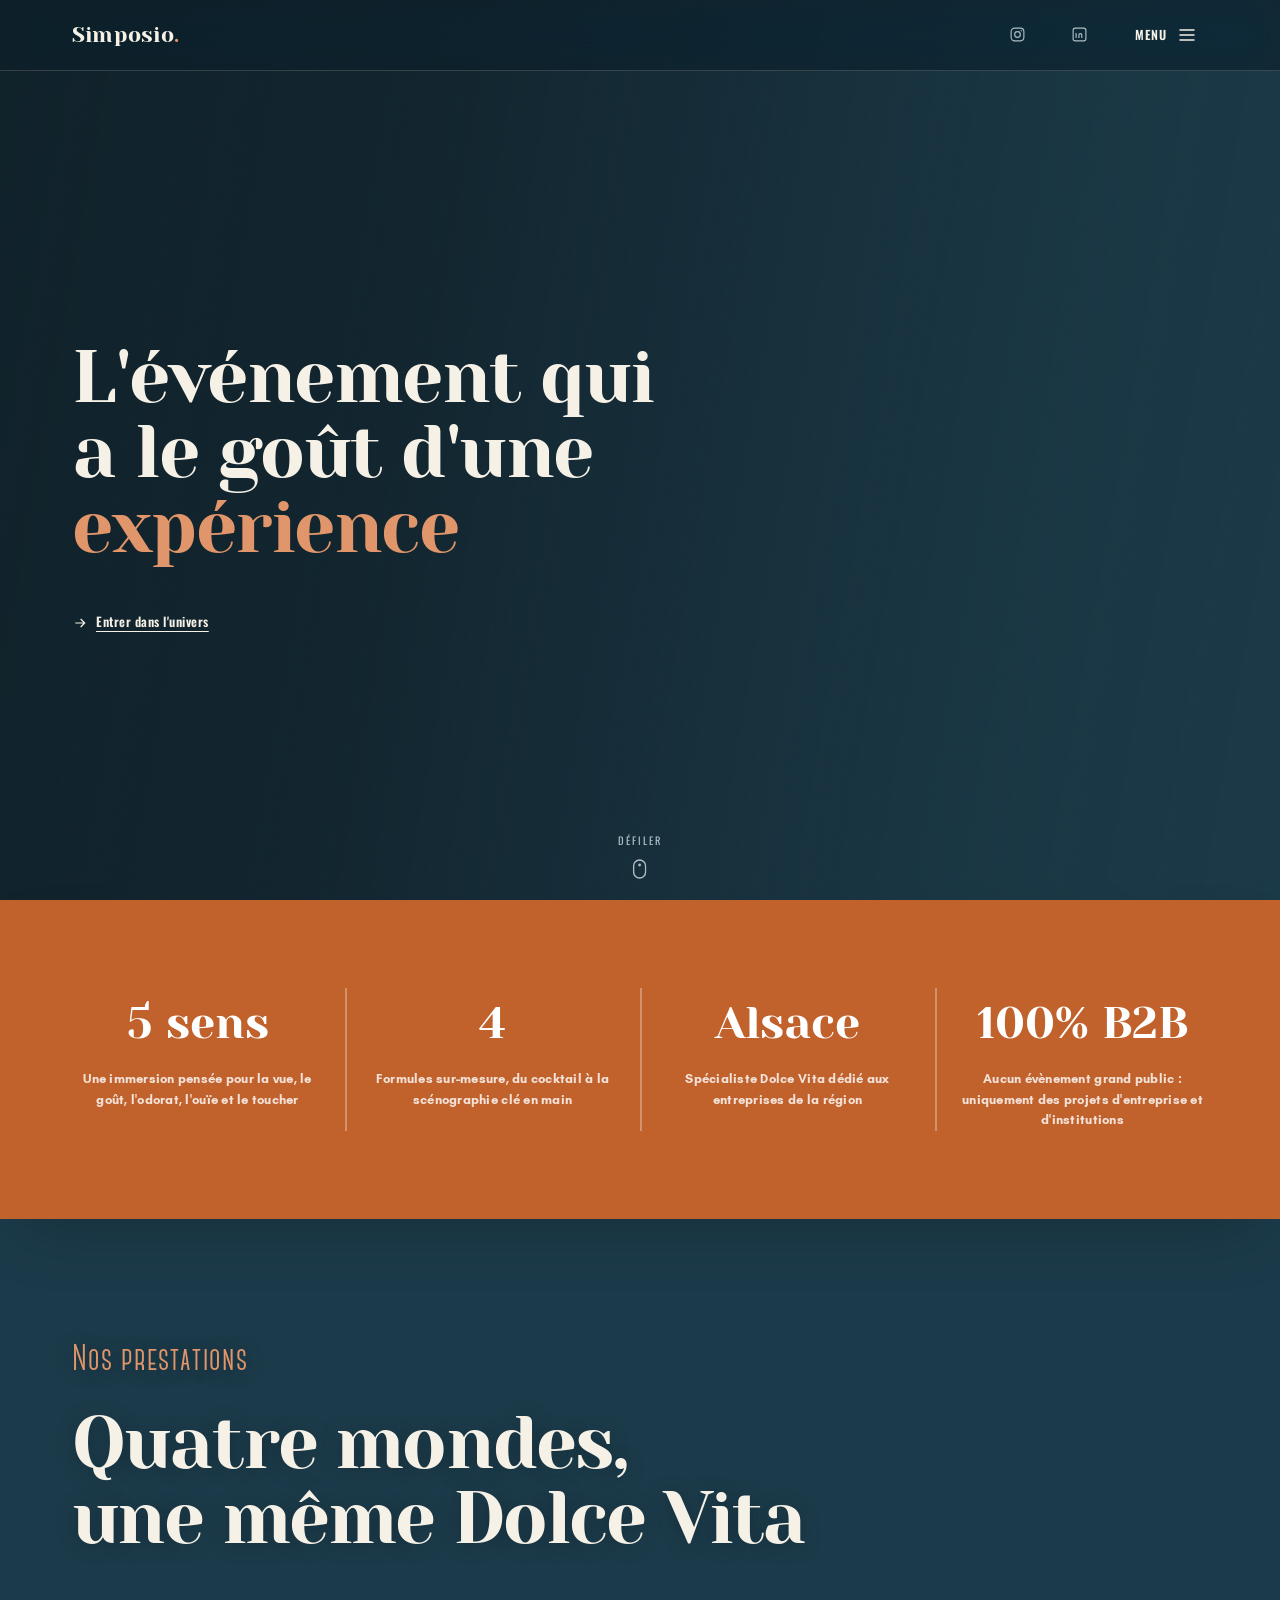
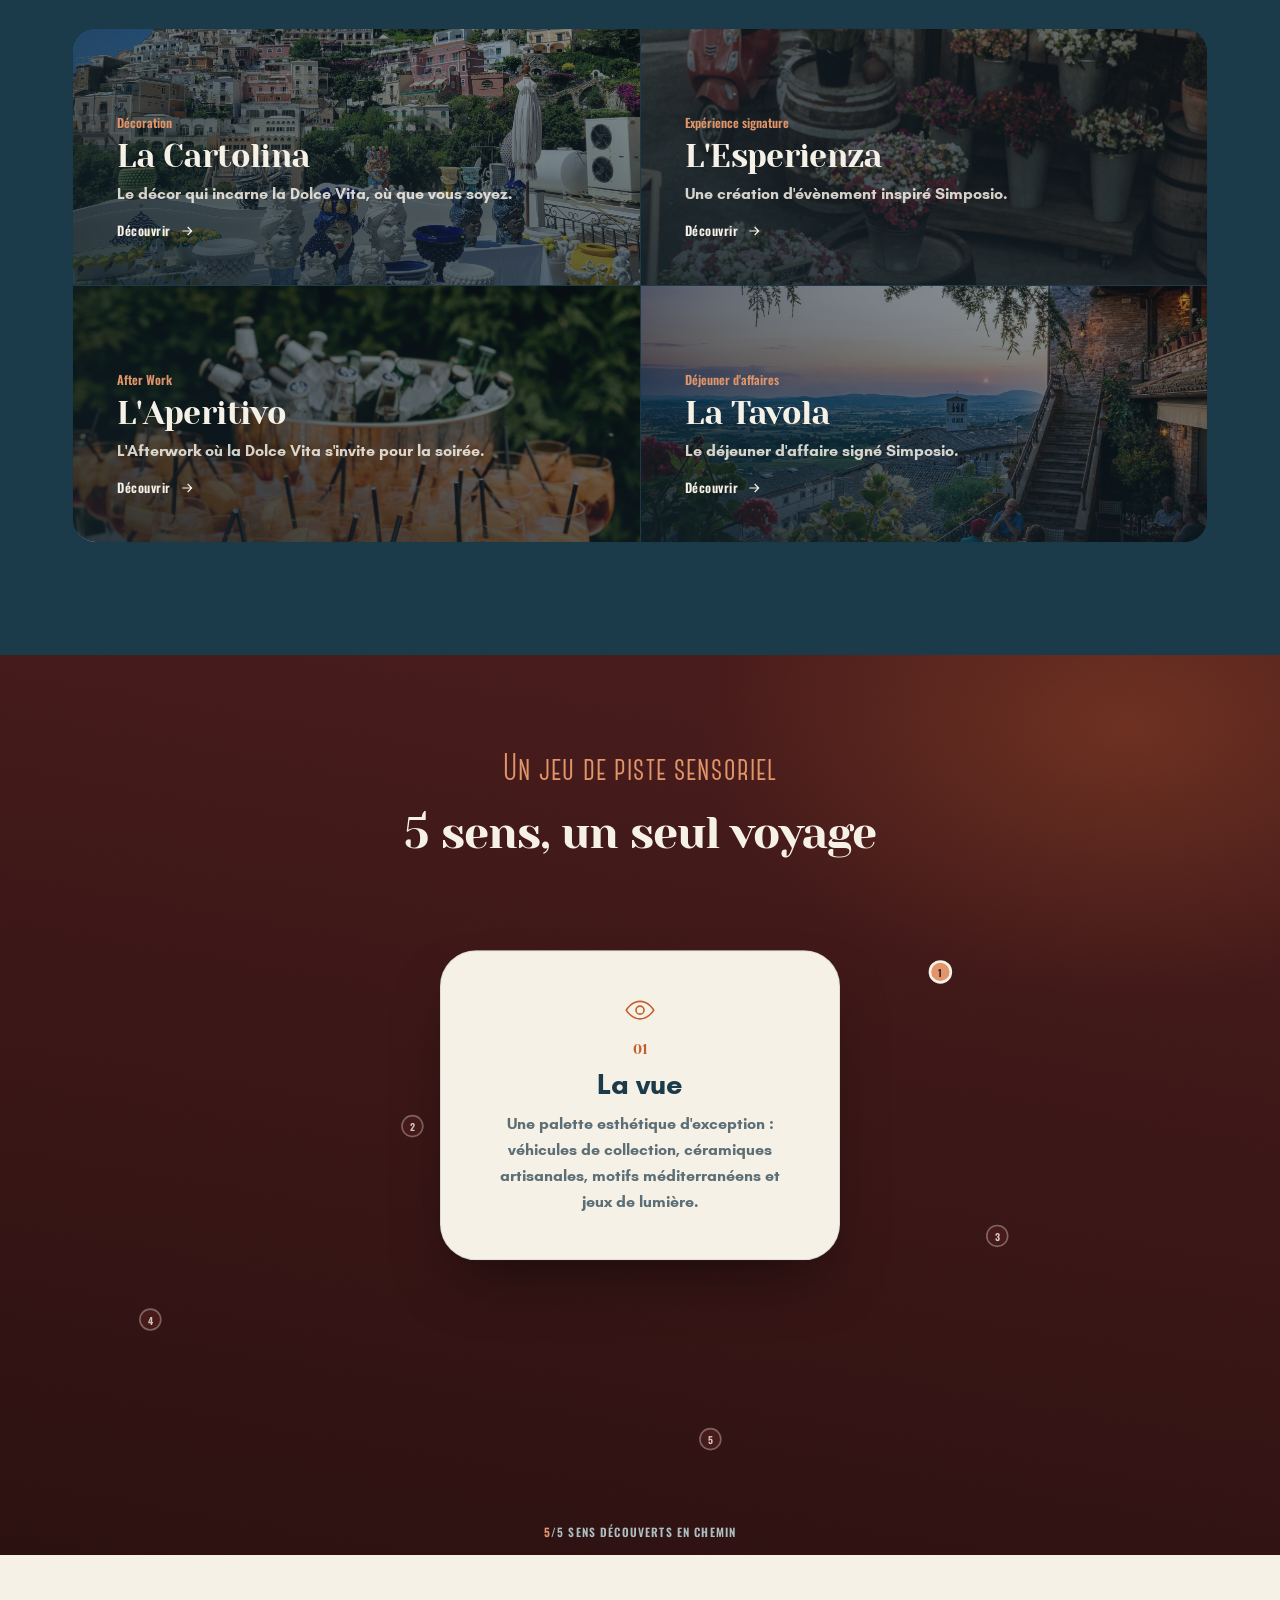
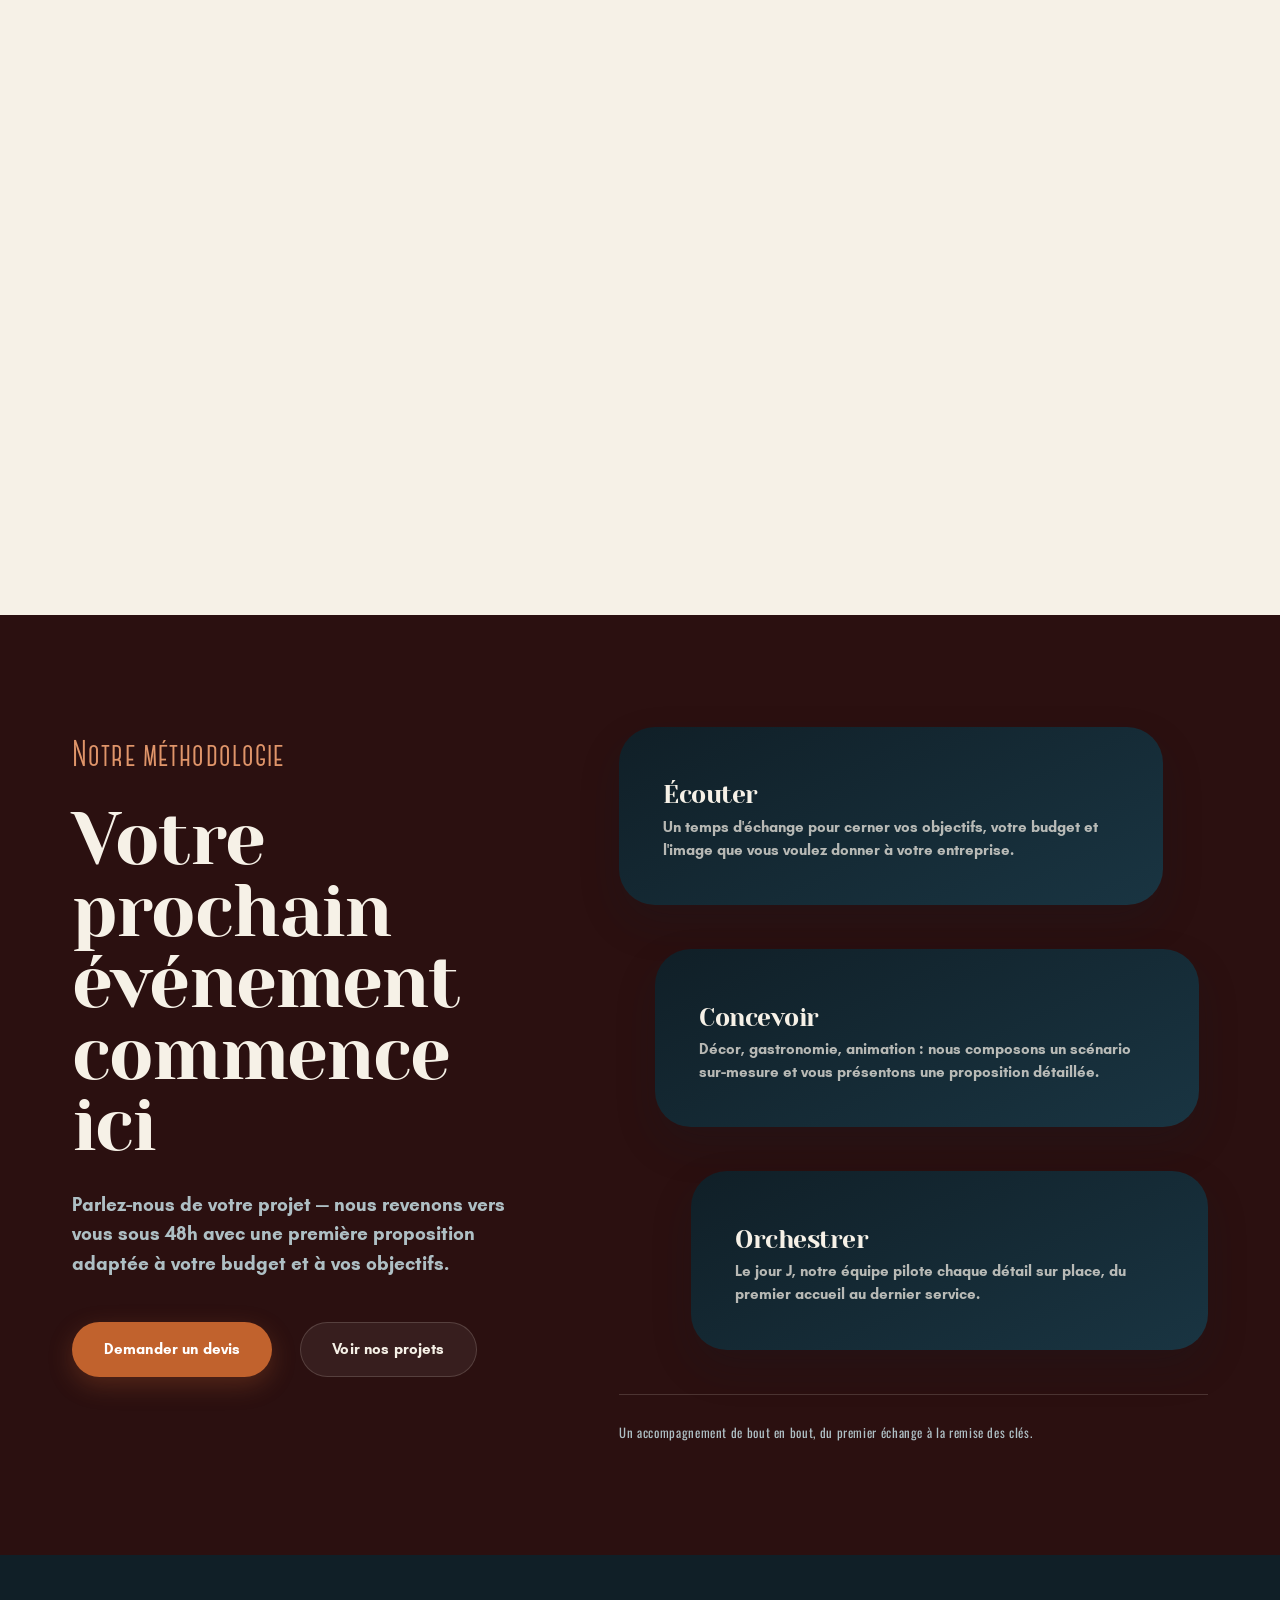
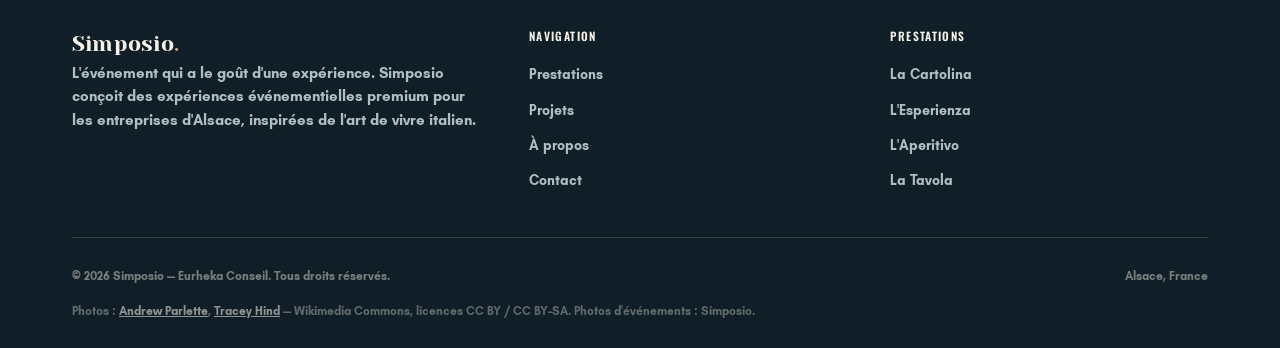
==== index.html @ 1711d6ab "Méthodologie : effet de fond au scroll, eyebrow déplacé, numéros retirés Le fondu de fond au scroll " ====
<!doctype html>
<html lang="fr">
<head>
<meta charset="UTF-8" />
<meta name="viewport" content="width=device-width, initial-scale=1" />
<title>Simposio — L'événement qui a le goût d'une expérience</title>
<meta name="description" content="Simposio conçoit des événements d'entreprise premium en Alsace inspirés de l'art de vivre italien : séminaires, soirées, lancements et déjeuners d'affaires clé en main." />

<link rel="stylesheet" href="assets/css/style.css" />

<link rel="icon" href="data:image/svg+xml,%3Csvg xmlns='http://www.w3.org/2000/svg' viewBox='0 0 32 32'%3E%3Crect width='32' height='32' rx='4' fill='%231c3b4a'/%3E%3Ctext x='16' y='22' font-family='Georgia,serif' font-size='18' fill='%23c1622d' text-anchor='middle'%3ES%3C/text%3E%3C/svg%3E" />
</head>
<body>

<a class="skip-link" href="#main">Aller au contenu</a>

<!-- ============================== HEADER ============================== -->
<header class="site-header" id="siteHeader">
  <div class="container">
    <a href="index.html" class="logo">Simposio<span>.</span></a>

    <div class="nav-actions">
      <!-- TODO: remplacer # par les vraies URLs Instagram / LinkedIn de Simposio -->
      <a href="#" class="nav-social" target="_blank" rel="noopener" aria-label="Instagram">
        <svg viewBox="0 0 24 24" fill="none" stroke="currentColor" stroke-width="1.6"><rect x="3" y="3" width="18" height="18" rx="5"/><circle cx="12" cy="12" r="4"/><circle cx="17.3" cy="6.7" r="1" fill="currentColor" stroke="none"/></svg>
      </a>
      <a href="#" class="nav-social" target="_blank" rel="noopener" aria-label="LinkedIn">
        <svg viewBox="0 0 24 24" fill="none" stroke="currentColor" stroke-width="1.6"><rect x="3" y="3" width="18" height="18" rx="3"/><path d="M7.2 10v7M7.2 7.2v.01M11.2 17v-4.2a2 2 0 014-.1V17M11.2 12.8V17"/></svg>
      </a>
      <button class="nav-toggle" id="navToggle" aria-expanded="false" aria-controls="mobileMenu" aria-label="Ouvrir le menu">
        <span class="nav-toggle-label">Menu</span>
        <svg viewBox="0 0 24 24" fill="none" stroke="currentColor" stroke-width="1.6"><path d="M3 6h18M3 12h18M3 18h18"/></svg>
      </button>
    </div>
  </div>
</header>

<div class="mobile-menu" id="mobileMenu">
  <button class="mobile-menu-close" id="mobileMenuClose" aria-label="Fermer le menu">
    <svg viewBox="0 0 24 24" fill="none" stroke="currentColor" stroke-width="1.6"><path d="M6 6l12 12M18 6L6 18"/></svg>
  </button>
  <nav class="mobile-menu-links" aria-label="Navigation principale">
    <a href="index.html" class="is-current" aria-current="page"><span class="label">Accueil</span></a>
    <a href="prestations.html"><span class="label">Prestations</span></a>
    <a href="projets.html"><span class="label">Projets</span></a>
    <a href="engagements.html"><span class="label">À propos</span></a>
    <a href="contact.html"><span class="label">Contact</span></a>
  </nav>
  <div class="mobile-menu-footer">
    <div class="mobile-menu-info">
      <span class="eyebrow on-dark">Contact</span>
      <a href="mailto:Estellelorusso@eurhekaconseil.com">Estellelorusso<span class="mailto-at">@</span>eurhekaconseil.com</a>
      <span class="eyebrow on-dark">Basée en</span>
      <span>Alsace, France</span>
    </div>
    <div class="mobile-menu-social">
      <!-- TODO: remplacer # par les vraies URLs Instagram / LinkedIn de Simposio -->
      <a href="#" class="nav-social" target="_blank" rel="noopener" aria-label="Instagram">
        <svg viewBox="0 0 24 24" fill="none" stroke="currentColor" stroke-width="1.6"><rect x="3" y="3" width="18" height="18" rx="5"/><circle cx="12" cy="12" r="4"/><circle cx="17.3" cy="6.7" r="1" fill="currentColor" stroke="none"/></svg>
      </a>
      <a href="#" class="nav-social" target="_blank" rel="noopener" aria-label="LinkedIn">
        <svg viewBox="0 0 24 24" fill="none" stroke="currentColor" stroke-width="1.6"><rect x="3" y="3" width="18" height="18" rx="3"/><path d="M7.2 10v7M7.2 7.2v.01M11.2 17v-4.2a2 2 0 014-.1V17M11.2 12.8V17"/></svg>
      </a>
    </div>
  </div>
</div>

<main id="main">

  <!-- ============================== HERO ============================== -->
  <section class="hero" id="hero">
    <div class="hero-slideshow" aria-hidden="true">
      <img src="assets/img/evenement-fiat500-creme-mur-pierre.jpg" alt="" loading="eager" />
      <img src="assets/img/evenement-planche-charcuterie.jpg" alt="" loading="lazy" />
      <img src="assets/img/evenement-plateau-agrumes.jpg" alt="" loading="lazy" />
      <img src="assets/img/amalfi-coast-sunset.jpg" alt="" loading="lazy" />
    </div>
    <div class="hero-scrim" aria-hidden="true"></div>

    <div class="container">
      <div class="hero-content hero-content-minimal">
        <h1 data-reveal class="title-slide">L'événement qui<br>a le goût d'une<br><span class="accent">expérience</span></h1>
        <div class="hero-actions" data-reveal>
          <a href="#sensesJourney" class="link-arrow on-dark link-sweep">
            <svg viewBox="0 0 24 24" fill="none" stroke="currentColor" stroke-width="1.8"><path d="M5 12h14M13 6l6 6-6 6"/></svg>
            Entrer dans l'univers
          </a>
        </div>
      </div>
    </div>

    <div class="scroll-cue" aria-hidden="true">
      <span>Défiler</span>
      <svg viewBox="0 0 14 20" fill="none" stroke="currentColor" stroke-width="1.4"><rect x="1" y="1" width="12" height="18" rx="6"/><circle cx="7" cy="6" r="1.4" fill="currentColor" stroke="none"/></svg>
    </div>
  </section>

  <!-- ============================== CHIFFRES CLÉS (fond distinct du carrousel) ============================== -->
  <section class="stats-band">
    <div class="container">
      <dl class="stats-band-grid" data-reveal-group>
        <div>
          <dt>5 sens</dt>
          <dd>Une immersion pensée pour la vue, le goût, l'odorat, l'ouïe et le toucher</dd>
        </div>
        <div>
          <dt data-count="4">0</dt>
          <dd>Formules sur-mesure, du cocktail à la scénographie clé en main</dd>
        </div>
        <div>
          <dt>Alsace</dt>
          <dd>Spécialiste Dolce Vita dédié aux entreprises de la région</dd>
        </div>
        <div class="is-b2b">
          <dt>100% B2B</dt>
          <dd>Aucun évènement grand public : uniquement des projets d'entreprise et d'institutions</dd>
        </div>
      </dl>
    </div>
  </section>

  <!-- ============================== PRESTATIONS TEASER ============================== -->
  <section class="teaser">
    <div class="container">
      <div class="section-head" data-reveal>
        <span class="eyebrow bg-adaptive-eyebrow">Nos prestations</span>
        <h2 class="bg-adaptive-heading">Quatre mondes,<br>une même Dolce Vita</h2>
      </div>

      <div class="teaser-grid" data-reveal-group>
        <a class="teaser-card" href="prestations.html#world-cartolina">
          <img class="teaser-card-photo" src="assets/img/positano-ceramiche-decor.jpg" alt="" loading="lazy" />
          <span class="teaser-card-scrim" aria-hidden="true"></span>
          <span class="teaser-card-content">
            <span class="num">Décoration</span>
            <h3>La Cartolina</h3>
            <p>Le décor qui incarne la Dolce Vita, où que vous soyez.</p>
            <span class="link-arrow on-dark">Découvrir <svg viewBox="0 0 24 24" fill="none" stroke="currentColor" stroke-width="1.8"><path d="M5 12h14M13 6l6 6-6 6"/></svg></span>
          </span>
        </a>
        <a class="teaser-card" href="prestations.html#world-esperienza">
          <img class="teaser-card-photo" src="assets/img/vespa-fleuriste-rue.jpg" alt="" loading="lazy" />
          <span class="teaser-card-scrim" aria-hidden="true"></span>
          <span class="teaser-card-content">
            <span class="num">Expérience signature</span>
            <h3>L'Esperienza</h3>
            <p>Une création d'évènement inspiré Simposio.</p>
            <span class="link-arrow on-dark">Découvrir <svg viewBox="0 0 24 24" fill="none" stroke="currentColor" stroke-width="1.8"><path d="M5 12h14M13 6l6 6-6 6"/></svg></span>
          </span>
        </a>
        <a class="teaser-card" href="prestations.html#world-aperitivo">
          <img class="teaser-card-photo" src="assets/img/evenement-rangee-spritz.jpg" alt="" loading="lazy" />
          <span class="teaser-card-scrim" aria-hidden="true"></span>
          <span class="teaser-card-content">
            <span class="num">After Work</span>
            <h3>L'Aperitivo</h3>
            <p>L'Afterwork où la Dolce Vita s'invite pour la soirée.</p>
            <span class="link-arrow on-dark">Découvrir <svg viewBox="0 0 24 24" fill="none" stroke="currentColor" stroke-width="1.8"><path d="M5 12h14M13 6l6 6-6 6"/></svg></span>
          </span>
        </a>
        <a class="teaser-card" href="prestations.html#world-tavola">
          <img class="teaser-card-photo" src="assets/img/terrace-dinner-assisi.jpg" alt="" loading="lazy" />
          <span class="teaser-card-scrim" aria-hidden="true"></span>
          <span class="teaser-card-content">
            <span class="num">Déjeuner d'affaires</span>
            <h3>La Tavola</h3>
            <p>Le déjeuner d'affaire signé Simposio.</p>
            <span class="link-arrow on-dark">Découvrir <svg viewBox="0 0 24 24" fill="none" stroke="currentColor" stroke-width="1.8"><path d="M5 12h14M13 6l6 6-6 6"/></svg></span>
          </span>
        </a>
      </div>
    </div>
  </section>

  <!-- ============================== 5 SENS : chemin au scroll ============================== -->
  <section class="senses-journey" id="sensesJourney">
    <div class="senses-journey-sticky">
      <div class="senses-journey-head" data-reveal>
        <span class="eyebrow on-dark">Un jeu de piste sensoriel</span>
        <h2>5&nbsp;sens, un seul voyage</h2>
      </div>

      <div class="senses-journey-frame">
        <svg class="senses-journey-svg" viewBox="0 0 1900 850" preserveAspectRatio="xMidYMid meet" aria-hidden="true">
          <path class="senses-journey-path-bg" d="M1410,79 C1454,102 1807,178 1672,217 C1537,256 631,271 602,315 C573,359 1564,434 1497,483 C1430,532 234,567 201,611 C168,656 1155,720 1298,750 C1441,781 1098,787 1058,794" />
          <path class="senses-journey-path" id="sensesJourneyPath" d="M1410,79 C1454,102 1807,178 1672,217 C1537,256 631,271 602,315 C573,359 1564,434 1497,483 C1430,532 234,567 201,611 C168,656 1155,720 1298,750 C1441,781 1098,787 1058,794" />
          <g class="senses-journey-dot-group" data-index="0"><circle class="senses-journey-dot" cx="1410" cy="79" r="16"/><text class="senses-journey-dot-num" x="1410" y="80">1</text></g>
          <g class="senses-journey-dot-group" data-index="1"><circle class="senses-journey-dot" cx="602" cy="315" r="16"/><text class="senses-journey-dot-num" x="602" y="316">2</text></g>
          <g class="senses-journey-dot-group" data-index="2"><circle class="senses-journey-dot" cx="1497" cy="483" r="16"/><text class="senses-journey-dot-num" x="1497" y="484">3</text></g>
          <g class="senses-journey-dot-group" data-index="3"><circle class="senses-journey-dot" cx="201" cy="611" r="16"/><text class="senses-journey-dot-num" x="201" y="612">4</text></g>
          <g class="senses-journey-dot-group" data-index="4"><circle class="senses-journey-dot" cx="1058" cy="794" r="16"/><text class="senses-journey-dot-num" x="1058" y="795">5</text></g>
        </svg>
      </div>

      <div class="senses-journey-card" id="sensesJourneyCard" aria-live="polite">
        <svg class="senses-journey-card-icon" id="sensesJourneyCardIcon" viewBox="0 0 24 24" fill="none" stroke="currentColor" stroke-width="1.3" aria-hidden="true"></svg>
        <span class="num" id="sensesJourneyCardNum">01</span>
        <h3 id="sensesJourneyCardTitle">La vue</h3>
        <p id="sensesJourneyCardDesc"></p>
      </div>

      <p class="senses-journey-progress"><strong id="sensesJourneyCount">0</strong>/5 sens découverts en chemin</p>
    </div>
  </section>

  <!-- ============================== COMPOSONS ENSEMBLE + NOTRE MÉTHODOLOGIE ============================== -->
  <section class="method-cta">
    <div class="container">
      <div class="method-cta-grid">
        <div class="method-cta-intro" data-reveal>
          <span class="eyebrow bg-adaptive-eyebrow">Notre méthodologie</span>
          <h2 class="bg-adaptive-heading">Votre prochain événement commence ici</h2>
          <p class="lede bg-adaptive-lede">
            Parlez-nous de votre projet — nous revenons vers vous sous 48h avec une première proposition
            adaptée à votre budget et à vos objectifs.
          </p>
          <div class="hero-actions">
            <a href="contact.html" class="btn btn-primary">Demander un devis</a>
            <a href="projets.html" class="btn btn-outline-dark bg-adaptive-btn-outline">Voir nos projets</a>
          </div>
        </div>

        <div class="method-steps">
          <ol class="method-steps-list" data-reveal-group>
            <li class="method-step method-step-1">
              <div class="method-step-panel">
                <h3>Écouter</h3>
                <p>Un temps d'échange pour cerner vos objectifs, votre budget et l'image que vous voulez donner à votre entreprise.</p>
              </div>
            </li>
            <li class="method-step method-step-2">
              <div class="method-step-panel">
                <h3>Concevoir</h3>
                <p>Décor, gastronomie, animation : nous composons un scénario sur-mesure et vous présentons une proposition détaillée.</p>
              </div>
            </li>
            <li class="method-step method-step-3">
              <div class="method-step-panel">
                <h3>Orchestrer</h3>
                <p>Le jour J, notre équipe pilote chaque détail sur place, du premier accueil au dernier service.</p>
              </div>
            </li>
          </ol>
          <p class="method-steps-note bg-adaptive-note">Un accompagnement de bout en bout, du premier échange à la remise des clés.</p>
        </div>
      </div>
    </div>
  </section>

</main>

<!-- ============================== FOOTER ============================== -->
<footer class="site-footer">
  <div class="container">
    <div class="footer-grid">
      <div class="footer-brand">
        <a href="index.html" class="logo">Simposio<span>.</span></a>
        <p>L'événement qui a le goût d'une expérience. Simposio conçoit des expériences événementielles premium
          pour les entreprises d'Alsace, inspirées de l'art de vivre italien.</p>
      </div>
      <div class="footer-col">
        <h4>Navigation</h4>
        <ul>
          <li><a href="prestations.html">Prestations</a></li>
          <li><a href="projets.html">Projets</a></li>
          <li><a href="engagements.html">À propos</a></li>
          <li><a href="contact.html">Contact</a></li>
        </ul>
      </div>
      <div class="footer-col">
        <h4>Prestations</h4>
        <ul>
          <li><a href="prestations.html#world-cartolina">La Cartolina</a></li>
          <li><a href="prestations.html#world-esperienza">L'Esperienza</a></li>
          <li><a href="prestations.html#world-aperitivo">L'Aperitivo</a></li>
          <li><a href="prestations.html#world-tavola">La Tavola</a></li>
        </ul>
      </div>
    </div>
    <div class="footer-bottom">
      <span>&copy; <span id="year"></span> Simposio — Eurheka Conseil. Tous droits réservés.</span>
      <span>Alsace, France</span>
    </div>
    <p class="photo-credits">
      Photos : <a href="https://commons.wikimedia.org/wiki/File:Terrace_Dinner_in_Assisi.jpg" target="_blank" rel="noopener">Andrew Parlette</a>,
      <a href="https://commons.wikimedia.org/wiki/File:Sunset_looking_South_down_the_Amalfi_Coast_toward_Salerno_(52786584725).jpg" target="_blank" rel="noopener">Tracey Hind</a>
      — Wikimedia Commons, licences CC BY / CC BY-SA. Photos d'événements : Simposio.
    </p>
  </div>
</footer>

<script src="assets/js/main.js"></script>
</body>
</html>
</content>
---- assets/css/style.css ----
/* ==========================================================================
   Fonts — self-hosted, SIL Open Font License (see assets/fonts/*/LICENSE.txt)
   ========================================================================== */
@font-face {
  font-family: "Glacial Indifference";
  font-style: normal;
  font-weight: 400;
  font-display: swap;
  src:
    url("../fonts/glacial-indifference/glacial-indifference-400.woff2") format("woff2"),
    url("../fonts/glacial-indifference/glacial-indifference-400.woff") format("woff");
}
@font-face {
  font-family: "Glacial Indifference";
  font-style: italic;
  font-weight: 400;
  font-display: swap;
  src:
    url("../fonts/glacial-indifference/glacial-indifference-400italic.woff2") format("woff2"),
    url("../fonts/glacial-indifference/glacial-indifference-400italic.woff") format("woff");
}
@font-face {
  font-family: "Glacial Indifference";
  font-style: normal;
  font-weight: 700;
  font-display: swap;
  src:
    url("../fonts/glacial-indifference/glacial-indifference-700.woff2") format("woff2"),
    url("../fonts/glacial-indifference/glacial-indifference-700.woff") format("woff");
}
@font-face {
  font-family: "Yeseva One";
  font-style: normal;
  font-weight: 400;
  font-display: swap;
  src: url("../fonts/yeseva-one/yeseva-one-400.woff2") format("woff2");
}
@font-face {
  font-family: "Oswald";
  font-style: normal;
  font-weight: 200 700;
  font-display: swap;
  src: url("../fonts/oswald/oswald-variable.woff2") format("woff2-variations"), url("../fonts/oswald/oswald-variable.woff2") format("woff2");
}
/* Canter — real brand font, supplied directly by the client (licensed for
   this project) on 2026-08-13. Named "Canter Accent" here (not "Canter")
   and kept out of --font-subtitle on purpose: --font-subtitle's stack used
   to list "Canter" first as a placeholder for whenever the real font
   arrived, so registering it under that exact name would have silently
   flipped every Oswald-styled label/nav-link site-wide to Canter the
   moment this @font-face loaded. Used only via --font-accent, exclusively
   for .eyebrow (the client tried it as scattered one-off touches first,
   then explicitly asked to consolidate it to just this one role). */
@font-face {
  font-family: "Canter Accent";
  font-style: normal;
  font-weight: 300;
  font-display: swap;
  src:
    url("../fonts/canter/canter-light.woff2") format("woff2"),
    url("../fonts/canter/canter-light.woff") format("woff");
}
@font-face {
  font-family: "Canter Accent";
  font-style: normal;
  font-weight: 700;
  font-display: swap;
  src:
    url("../fonts/canter/canter-bold.woff2") format("woff2"),
    url("../fonts/canter/canter-bold.woff") format("woff");
}

/* ==========================================================================
   Simposio — Design tokens (Apple-inspired: huge type, glass, gradients,
   scroll storytelling — brand palette reduced to primary colors only)
   ========================================================================== */
:root {
  /* Brand — primary colors */
  --navy: #1c3b4a;
  --navy-700: #234a5c;
  --navy-900: #101f27;
  --navy-rgb: 28, 59, 74;
  --terracotta: #c1622d;
  --terracotta-600: #a84f21;
  --terracotta-300: #e0956a;
  --terracotta-rgb: 193, 98, 45;
  --cream: #f6f1e7;
  --cream-dim: #ece3d1;
  --white: #ffffff;
  --ink: #12232b;

  /* Brand — secondary colors (used sparingly, to give each "univers" its own tint) */
  --rosso-ombria: #4a1c1c;
  --rosso-ombria-rgb: 74, 28, 28;
  --rosso-venezia: #9d3636;
  --rosso-venezia-rgb: 157, 54, 54;

  /* Semantic */
  --bg: var(--cream);
  --bg-dim: var(--cream-dim);
  --bg-dark: var(--navy);
  --bg-dark-deep: var(--navy-900);
  --fg: var(--ink);
  --fg-inverse: var(--cream);
  --fg-muted: #5c6f76;
  --fg-muted-inverse: #aebfc4;
  --accent: var(--terracotta);
  --accent-hover: var(--terracotta-600);
  --border: rgba(28, 59, 74, 0.1);
  --border-inverse: rgba(246, 241, 231, 0.16);
  --glass-bg: rgba(246, 241, 231, 0.72);
  --glass-bg-dark: rgba(16, 31, 39, 0.6);
  --glass-border: rgba(255, 255, 255, 0.4);

  /* Type — brand system: Yeseva One (titre) / Canter (sous-titre) / Glacial
     Indifference (corps). Canter's real files were supplied by the client
     on 2026-08-13, but deliberately kept out of this systematic
     --font-subtitle stack — see --font-accent and the @font-face comment
     above for why. Oswald remains the everyday sous-titre font (nav links,
     form labels, footer headings...) — Canter is reserved for .eyebrow only. */
  --font-display: "Yeseva One", "Georgia", serif;
  --font-subtitle: "Oswald", "Helvetica Neue", Arial, sans-serif;
  --font-body: "Glacial Indifference", "Helvetica Neue", Arial, sans-serif;
  /* Canter — exclusively the .eyebrow font (the small baseline label before
     a title). Looks best in its natural mixed case (small-caps character),
     not uppercase — see .eyebrow below. */
  --font-accent: "Canter Accent", "Oswald", "Helvetica Neue", Arial, sans-serif;

  /* Spacing scale — generous, Apple-like breathing room */
  --space-1: 0.5rem;
  --space-2: 1rem;
  --space-3: 1.75rem;
  --space-4: 2.75rem;
  --space-5: 4.5rem;
  --space-6: 7rem;
  --space-7: 10rem;

  /* Motion */
  --ease: cubic-bezier(0.16, 1, 0.3, 1);
  --ease-soft: cubic-bezier(0.22, 0.61, 0.36, 1);
  --dur-fast: 220ms;
  --dur: 420ms;
  --dur-slow: 900ms;

  --radius-sm: 14px;
  --radius: 24px;
  --radius-lg: 36px;
  --max-width: 1320px;
}

/* ==========================================================================
   Reset
   ========================================================================== */
*, *::before, *::after { box-sizing: border-box; }
html { scroll-behavior: smooth; overflow-x: clip; }
@media (prefers-reduced-motion: reduce) {
  html { scroll-behavior: auto; }
  *, *::before, *::after {
    animation-duration: 0.01ms !important;
    animation-iteration-count: 1 !important;
    transition-duration: 0.01ms !important;
    scroll-behavior: auto !important;
  }
}

body, h1, h2, h3, h4, p, figure, blockquote { margin: 0; }
img { max-width: 100%; display: block; }
ul, ol { list-style: none; margin: 0; padding: 0; }
a { color: inherit; text-decoration: none; }
button { font: inherit; cursor: pointer; }
input, select, textarea { font: inherit; }
svg { display: block; }

body {
  font-family: var(--font-body);
  background: var(--bg);
  color: var(--fg);
  font-size: 16px;
  line-height: 1.6;
  -webkit-font-smoothing: antialiased;
  overflow-x: clip;
}

.container {
  width: 100%;
  max-width: var(--max-width);
  margin-inline: auto;
  padding-inline: var(--space-3);
}
@media (min-width: 768px) { .container { padding-inline: var(--space-5); } }

/* ==========================================================================
   Typography — big, tight, Apple-scaled while keeping brand fonts
   ========================================================================== */
h1, h2, h3, .font-display {
  font-family: var(--font-display);
  font-weight: 400;
  line-height: 1.02;
  letter-spacing: -0.02em;
}

h1 { font-size: clamp(3.4rem, 6.2vw + 2rem, 8.8rem); letter-spacing: -0.03em; }
h2 { font-size: clamp(2.4rem, 4.2vw + 1.2rem, 5.6rem); letter-spacing: -0.025em; }
h3 { font-size: clamp(1.3rem, 1vw + 0.95rem, 1.75rem); }

/* Eyebrows — the small baseline label before a title ("Notre promesse",
   "Nos prestations", "Questions fréquentes"...) — are Canter's one and only
   role on the site (client's explicit call, 2026-08-13, after trying it as
   scattered one-off touches elsewhere first). Deliberately NOT uppercase:
   Canter's lowercase renders as small caps, which is the whole appeal —
   text-transform:uppercase would flatten that, so the underlying HTML text
   (already natural/title case, never literal caps) shows through as-is. */
.eyebrow {
  font-family: var(--font-accent);
  font-weight: 700;
  /* 2.5x the original 0.95rem on desktop, clamped down on narrow screens so
     the longest eyebrow on the site (index.html hero, "Dolce Vita ·
     Événementiel B2B premium en Alsace") doesn't overflow/wrap badly. */
  font-size: clamp(1.3rem, 2.6vw + 0.75rem, 2.375rem);
  letter-spacing: 0.03em;
  color: var(--accent);
}
.eyebrow.on-dark { color: var(--terracotta-300); }

.lede {
  font-size: clamp(1.05rem, 0.3vw + 0.95rem, 1.3rem);
  font-weight: 400;
  line-height: 1.55;
  color: var(--fg-muted);
  max-width: 40rem;
}
.lede.on-dark { color: var(--fg-muted-inverse); }

.section-head { max-width: 46rem; margin-bottom: var(--space-5); }
.section-head.center { margin-inline: auto; text-align: center; }
.section-head h2 { margin-top: var(--space-2); }
/* Homepage teaser title only: forced onto exactly 2 lines ("Quatre mondes," /
   "une même Dolce Vita", 1 manual <br> in the HTML) without changing
   font-size. The generic 46rem/736px cap above is too narrow for "une même
   Dolce Vita" once the h2 clamp nears its top end (up to 5.6rem) — widened
   here, scoped to this one instance so no other .section-head on the site is
   affected. Below the width where the container itself is narrower than
   58rem this has no effect (a block can't exceed its own containing block),
   so it's a no-op on tablet/mobile. */
.teaser .section-head { max-width: 58rem; }
/* Filet de contraste pendant le fondu bleu Méditerranéen → blanc calcaire
   de `.teaser` (`initScrollFade()`, `main.js` — cf. commentaire détaillé
   plus bas dans ce fichier, recherche "Fondus de fond localisés") : dans
   les tons intermédiaires du fondu, NI le texte crème ni le texte encre
   foncée (les deux extrêmes du système `.bg-adaptive-*`) ne contrastent
   très bien — repéré par capture d'écran pendant la vérification, pas
   supposé. Un léger `text-shadow` (sombre pour l'état crème, clair pour
   l'état encre) donne un peu de marge dans les deux cas sans changer les
   couleurs elles-mêmes. Rescopé de `body.home[data-tone]` à
   `.teaser[data-tone]` (2026-09-02) : `data-tone` est désormais posé
   directement sur la section par `initScrollFade()`, plus sur `body`. */
.teaser[data-tone="dark"] .section-head .eyebrow,
.teaser[data-tone="dark"] .section-head h2 {
  text-shadow: 0 2px 18px rgba(16, 31, 39, 0.45);
}
.teaser[data-tone="light"] .section-head .eyebrow,
.teaser[data-tone="light"] .section-head h2 {
  text-shadow: 0 2px 18px rgba(255, 250, 240, 0.55);
}

/* ==========================================================================
   Buttons
   ========================================================================== */
.btn {
  display: inline-flex;
  align-items: center;
  gap: 0.6em;
  padding: 1em 2.1em;
  font-size: 0.92rem;
  font-weight: 600;
  letter-spacing: 0.01em;
  border-radius: 999px;
  border: 1px solid transparent;
  transition: background var(--dur) var(--ease), color var(--dur) var(--ease),
    border-color var(--dur) var(--ease), transform var(--dur-fast) var(--ease),
    box-shadow var(--dur) var(--ease);
  min-height: 44px;
}
.btn:active { transform: scale(0.97); }

.btn-primary {
  background: var(--accent);
  color: var(--white);
  box-shadow: 0 8px 24px rgba(193, 98, 45, 0.28);
}
.btn-primary:hover { background: var(--accent-hover); box-shadow: 0 10px 30px rgba(193, 98, 45, 0.4); transform: translateY(-2px); }

.btn-outline {
  background: rgba(255, 255, 255, 0.06);
  color: var(--fg-inverse);
  border-color: var(--border-inverse);
  backdrop-filter: blur(8px);
}
.btn-outline:hover { background: rgba(246, 241, 231, 0.14); border-color: var(--fg-inverse); }

.btn-ghost {
  background: var(--white);
  color: var(--navy);
  border-color: var(--border);
}
.btn-ghost:hover { background: var(--navy); color: var(--cream); border-color: var(--navy); box-shadow: 0 10px 26px rgba(28, 59, 74, 0.22); transform: translateY(-2px); }

/* Bouton secondaire pour un fond clair (.btn-outline est pensé pour un fond
   sombre — bordure/fond quasi transparents en blanc, invisibles sur crème).
   Utilisé sur le bandeau CTA+méthodologie de l'accueil (2026-08-18). */
.btn-outline-dark {
  background: transparent;
  color: var(--navy);
  border-color: rgba(var(--navy-rgb), 0.32);
}
.btn-outline-dark:hover { background: var(--navy); color: var(--cream); border-color: var(--navy); }

.btn-block { width: 100%; justify-content: center; }

/* ==========================================================================
   Header / Nav — persistent glass bar
   ========================================================================== */
/* Full-width glass bar (2026-08-19) : auparavant `.site-header .container`
   portait elle-même le fond/flou/bordure avec un `max-width` réduit et un
   `border-radius:999px`, ce qui donnait une pilule flottante avec des
   marges visibles de chaque côté — la cliente a demandé que le bandeau
   prenne toute la largeur. Le fond/flou/bordure vivent maintenant sur
   `.site-header` (déjà `inset-inline:0`, donc bord à bord) ; `.container`
   à l'intérieur n'a plus de style propre et hérite simplement de la règle
   `.container` générique du site (`max-width:1320px`, `margin-inline:auto`,
   `padding-inline` responsive) — le contenu (logo, icônes, menu) s'aligne
   donc exactement sur les mêmes marges que le reste du contenu de page,
   au lieu d'un `max-width`/padding propres au bandeau qui pouvaient
   légèrement décaler logo et contenu. Si `border-radius:999px` ou un
   `max-width` réduit réapparaissent ici, c'est l'ancienne pilule flottante,
   à ne pas réintroduire sans qu'on le redemande. */
.site-header {
  position: fixed;
  inset-inline: 0;
  top: 0;
  z-index: 100;
  padding-block: var(--space-2);
  background: var(--glass-bg-dark);
  backdrop-filter: blur(20px) saturate(160%);
  -webkit-backdrop-filter: blur(20px) saturate(160%);
  border-bottom: 1px solid var(--border-inverse);
  transition: padding var(--dur) var(--ease), background var(--dur) var(--ease);
}
.site-header.is-scrolled { padding-block: 0.45rem; }
.site-header .container {
  display: flex;
  align-items: center;
  justify-content: space-between;
}

.logo {
  font-family: var(--font-display);
  font-size: 1.35rem;
  color: var(--cream);
  letter-spacing: 0.01em;
}
.logo span { color: var(--terracotta-300); }

.nav-links { display: none; align-items: center; gap: var(--space-4); }
.nav-links a {
  font-family: var(--font-subtitle);
  font-size: 0.82rem;
  font-weight: 600;
  letter-spacing: 0.06em;
  color: var(--fg-muted-inverse);
  transition: color var(--dur-fast) var(--ease);
  padding-block: 0.3rem;
}
.nav-links a:hover { color: var(--cream); }

.nav-actions { display: flex; align-items: center; gap: var(--space-3); }

.nav-social {
  display: inline-flex;
  align-items: center;
  justify-content: center;
  width: 34px;
  height: 34px;
  border-radius: 50%;
  color: var(--fg-muted-inverse);
  transition: color var(--dur-fast) var(--ease), background var(--dur-fast) var(--ease);
}
.nav-social svg { width: 17px; height: 17px; }
.nav-social:hover { color: var(--terracotta-300); background: rgba(246, 241, 231, 0.1); }

.nav-toggle {
  display: inline-flex;
  align-items: center;
  gap: 0.6rem;
  background: none;
  border: none;
  color: var(--cream);
  padding: 0.55rem 0.7rem;
  border-radius: 999px;
  transition: background var(--dur-fast) var(--ease);
}
.nav-toggle:hover { background: rgba(246, 241, 231, 0.1); }
.nav-toggle-label {
  font-family: var(--font-subtitle);
  font-size: 0.78rem;
  font-weight: 600;
  letter-spacing: 0.08em;
  text-transform: uppercase;
}
.nav-toggle svg { width: 20px; height: 20px; }

@media (max-width: 959px) {
  .nav-toggle-label { display: none; }
}

/* Menu plein écran — 4ᵉ refonte, grandes typographies centrées sans
   numéro, avec entrée animée (2026-08-21) : la cliente a demandé de
   reprendre l'esprit "titres en gros" des versions précédentes mais
   centré, sans les numéros d'index, avec un effet d'animation à
   l'ouverture. **Remplace la 3ᵉ refonte (chiffres "fantômes")** : le
   `<span class="idx">` par lien (chiffre géant en fond de lien,
   `.mobile-menu-links .idx`) est retiré du HTML des 5 pages et de ce
   fichier — alignement à gauche + décalage `padding-left` au survol
   également abandonnés au profit d'un alignement centré
   (`align-items:center; text-align:center` sur `.mobile-menu-links`).
   Si `.idx`/`padding-left` au survol réapparaissent ici, c'est cette
   ancienne version à chiffres fantômes, à ne pas réintroduire sans qu'on
   le redemande (historique complet des 3 refontes précédentes — panneau
   divisé, chiffres fantômes — conservé dans CLAUDE.md).
   **Toujours "tient sur un écran"** (contrainte conservée depuis la 2ᵉ
   refonte) : même technique `vh`/`min(vh,vw)` déjà établie sur ce site
   pour ce type de contrainte (cf. `fitPromiseLines()`) — le retrait du
   chiffre fantôme et le centrage n'y changent rien, `.label` reste
   dimensionné en `clamp(2.2rem, min(9.5vh, 15vw), 6.4rem)`, revu à la
   hausse par rapport à la version à chiffres fantômes (plafond passé de
   `3.4rem` à `6.4rem`) puisque l'espace auparavant occupé par le chiffre
   n'a plus besoin d'être partagé. Le bouton fermer reste en
   `position:absolute` (ne consomme pas de hauteur dans le flux) ;
   `overflow-y:auto` reste un pur filet de sécurité.
   **Effet d'animation** : chaque lien entre en fondu + léger glissement
   vertical (`opacity`/`translateY`), échelonné par `nth-child` (60ms
   d'écart) au moment où `.mobile-menu` reçoit `.is-open` — même principe
   de cascade déjà utilisé ailleurs sur le site (`[data-reveal-group]`,
   `.method-steps-list`), reconduit ici pour l'ouverture du menu plutôt
   qu'un scroll. Un survol/focus fait légèrement grossir le libellé
   (`transform:scale(1.04)` sur `.label`, pas sur `a` lui-même — évite
   tout conflit avec le `transition-delay` de l'entrée, qui ne porte que
   sur `opacity`/`transform` de `a`). */
.mobile-menu {
  position: fixed;
  inset: 0;
  background: var(--navy-900);
  z-index: 199;
  display: flex;
  flex-direction: column;
  justify-content: center;
  min-height: 100vh;
  min-height: 100svh;
  padding: var(--space-4) var(--space-3);
  transform: translateY(-100%);
  transition: transform var(--dur-slow) var(--ease);
  overflow-y: auto;
  overflow-x: hidden;
}
.mobile-menu.is-open { transform: translateY(0); }

.mobile-menu-close {
  position: absolute;
  top: var(--space-3);
  right: var(--space-3);
  z-index: 2;
  background: none;
  border: 1px solid var(--border-inverse);
  color: var(--cream);
  padding: 0.6rem;
  border-radius: 999px;
  transition: background var(--dur-fast) var(--ease), transform var(--dur-fast) var(--ease);
}
.mobile-menu-close:hover { background: rgba(246, 241, 231, 0.1); transform: rotate(90deg); }
.mobile-menu-close svg { width: 18px; height: 18px; display: block; }

/* Aligné à gauche (2026-09-02, demande explicite : "centre, le texte à
   gauche dans le menu") — remplace `align-items:center; text-align:center`
   par `flex-start`/`left` : le BLOC de liens reste centré sur l'écran
   (`margin-inline:auto`, `max-width` inchangés — c'est le "centre" de la
   demande), mais le texte de chaque ligne s'aligne désormais à gauche à
   l'intérieur de ce bloc plutôt que d'être individuellement centré. Si
   `align-items:center; text-align:center` réapparaissent ici, c'est
   l'ancien réglage (4ᵉ refonte, 2026-08-21), à ne pas réintroduire sans
   qu'on le redemande. */
.mobile-menu-links {
  display: flex;
  flex-direction: column;
  align-items: flex-start;
  text-align: left;
  gap: clamp(0.3rem, 1.8vh, 1.2rem);
  max-width: var(--max-width);
  margin-inline: auto;
  width: 100%;
  min-width: 0;
}
/* `min-width:0` sur `a`/`.label` : même bug déjà rencontré et corrigé à
   l'itération précédente (un flex item imbriqué garde sa largeur de
   contenu non repliée par défaut) — reconduit ici pour la même raison,
   revérifié par le même script à 320-390px de large. */
.mobile-menu-links a {
  position: relative;
  display: block;
  min-width: 0;
  padding-block: clamp(0.2rem, 1vh, 0.5rem);
  /* Entrée en fondu + léger glissement vers le haut, échelonnée par lien
     (nth-child ci-dessous) — l'"effet d'animation" demandé pour cette
     4ᵉ refonte du menu. Uniquement `opacity`/`transform` ici (jamais
     `color`, qui a sa propre transition sur `.label` plus bas) pour que
     le `transition-delay` de l'entrée n'affecte jamais la réactivité du
     survol. */
  opacity: 0;
  transform: translateY(28px);
  transition: opacity var(--dur-slow) var(--ease), transform var(--dur-slow) var(--ease);
}
.mobile-menu.is-open .mobile-menu-links a {
  opacity: 1;
  transform: translateY(0);
}
.mobile-menu.is-open .mobile-menu-links a:nth-child(1) { transition-delay: 60ms; }
.mobile-menu.is-open .mobile-menu-links a:nth-child(2) { transition-delay: 120ms; }
.mobile-menu.is-open .mobile-menu-links a:nth-child(3) { transition-delay: 180ms; }
.mobile-menu.is-open .mobile-menu-links a:nth-child(4) { transition-delay: 240ms; }
.mobile-menu.is-open .mobile-menu-links a:nth-child(5) { transition-delay: 300ms; }
/* 4ᵉ refonte (2026-08-21) : retour aux très grandes typographies de la
   toute 1ʳᵉ version du menu plein écran ("les titres en gros"), mais
   centrées (au lieu d'alignées à gauche avec un numéro d'index à côté) et
   sans numérotation — la cliente a explicitement demandé de retirer les
   chiffres. Toujours calé en `vh`/`min(vh,vw)` (pas la version `vw` seule
   de la 1ʳᵉ itération, qui débordait en hauteur sur les fenêtres courtes)
   pour garder la contrainte "tient sur un écran" déjà établie sur ce
   composant. */
/* text-transform retiré (2026-09-02, demande explicite "repasse en
   minuscule") : le libellé HTML est déjà écrit en casse normale ("À
   propos", pas "À PROPOS"), donc ce retrait ne demande aucun changement de
   contenu — seul le CSS le mettait en majuscules visuellement. Si
   `text-transform:uppercase` réapparaît ici, c'est cet ancien réglage, à
   ne pas réintroduire sans qu'on le redemande. */
.mobile-menu-links .label {
  display: inline-block;
  min-width: 0;
  overflow-wrap: break-word;
  font-family: var(--font-display);
  font-size: clamp(2.2rem, min(10.1vh, 15.5vw), 7.2rem);
  line-height: 1.05;
  color: var(--cream);
  transition: color var(--dur-fast) var(--ease), transform var(--dur-fast) var(--ease);
  transform-origin: center;
}
/* Effet d'agrandissement retiré (2026-09-02, demande explicite : "enlève
   l'effet qui grandit lorsqu'on passe la souris et trouve un autre effet
   pour mettre en évidence en plus de la couleur") — remplace le
   `scale(1.35)`/`translateY(-6px)` de la version précédente (même jour)
   par un léger décalage horizontal (`translateX`) : le lien survolé
   "avance" vers la droite plutôt que de grossir, cohérent avec le texte
   désormais aligné à gauche (cf. `.mobile-menu-links` plus haut) — un
   indice de survol plus discret que l'agrandissement, mais net une fois
   combiné à la couleur. `z-index` n'est plus nécessaire (plus de risque
   de chevaucher les liens voisins, `translateX` ne change pas la hauteur
   occupée). Si `scale(...)` réapparaît sur cette règle, c'est
   l'agrandissement retiré, à ne pas réintroduire sans qu'on le
   redemande. */
.mobile-menu-links a:hover .label,
.mobile-menu-links a:focus-visible .label {
  color: var(--terracotta-300);
  transform: translateX(clamp(0.75rem, 2.5vw, 2rem));
}
/* Page courante (2026-09-01) : ne se distingue plus par la couleur (la
   cliente la trouvait visible en terracotta même hors survol, alors que
   les autres liens restent crème) — reste crème comme les autres au repos,
   seul `aria-current="page"` (déjà posé dans le HTML) continue de
   l'identifier pour les lecteurs d'écran. Si une couleur distincte
   réapparaît ici hors état `:hover`/`:focus-visible`, c'est un retour à
   l'ancien comportement, à ne pas réintroduire sans qu'on le redemande. */

/* Pied de page compact : coordonnées + réseaux sociaux sur une seule
   ligne dès 560px. Les icônes Instagram/LinkedIn (mêmes SVG et classe
   `.nav-social` que le header) sont dupliquées ici : le header passe
   derrière l'overlay plein écran (`z-index:100` contre `199`) tant que le
   menu est ouvert, ces icônes y étaient donc inaccessibles. */
.mobile-menu-footer {
  display: flex;
  flex-direction: column;
  gap: var(--space-2);
  max-width: var(--max-width);
  margin-inline: auto;
  width: 100%;
  margin-top: clamp(1rem, 3vh, var(--space-4));
  padding-top: clamp(0.5rem, 1.6vh, 1rem);
  border-top: 1px solid var(--border-inverse);
}
@media (min-width: 560px) {
  .mobile-menu-footer { flex-direction: row; align-items: center; justify-content: space-between; gap: var(--space-4); }
}
.mobile-menu-social { display: flex; gap: 0.5rem; flex-shrink: 0; }

.mobile-menu-info { display: flex; flex-wrap: wrap; column-gap: var(--space-4); row-gap: 0.3rem; align-items: baseline; }
.mobile-menu-info a, .mobile-menu-info span:last-child { color: var(--fg-muted-inverse); font-size: 0.9rem; }
.mobile-menu-info a:hover { color: var(--cream); }
/* The "@" glyph in self-hosted Glacial Indifference (400 normal) is drawn
   with much thinner strokes than the rest of the font's character set —
   at this element's small size it's borderline invisible on standard
   (non-HiDPI) screens, found via a zoomed/high-DPI screenshot comparison.
   Rendering just this one character in the fallback sans-serif (which has
   a normal-weight "@") fixes legibility without changing how the rest of
   the email address looks. */
.mobile-menu-info .mailto-at { font-family: "Helvetica Neue", Arial, sans-serif; }
/* "Contact" / "Basée en" in the mobile menu keep the old small Oswald
   eyebrow style — client's explicit call, these two stay out of Canter. */
.mobile-menu-info .eyebrow {
  font-family: var(--font-subtitle);
  font-weight: 600;
  font-size: 0.72rem;
  letter-spacing: 0.28em;
  text-transform: uppercase;
  margin-right: 0.5rem;
}

/* ==========================================================================
   Page header — sober intro band for standalone inner pages (no hero photo)
   ========================================================================== */
.page-header {
  position: relative;
  overflow: hidden;
  padding-top: calc(6.5rem + var(--space-5));
  padding-bottom: var(--space-5);
  background: var(--bg);
  text-align: center;
}
.page-header .eyebrow { display: block; margin-bottom: var(--space-2); }
.page-header h1 { max-width: 46rem; margin-inline: auto; }
.page-header h1 .accent { font-weight: 400; color: var(--accent); }
/* Engagements title only: forced onto exactly 3 lines via 2 manual <br> in
   the HTML ("Un partenaire," / "pas un prestataire" / "de plus"). The
   site's normal h1 clamp(3.4rem...8.8rem) + 46rem max-width can't hold
   19-character segments on one line at every viewport (the word
   "prestataire" alone nearly fills 46rem at the larger end of that clamp),
   so this title needs its own smaller, capped-lower font-size and no
   max-width — tuned empirically against real viewport widths from 360px
   to 1920px, not just estimated from font metrics. */
.page-header h1.title-force-3-lines {
  max-width: none;
  font-size: clamp(1.5rem, 15vw - 1.85rem, 3.5rem);
}
/* Engagements title, 2nd approach (2026-08-13): the client wants the same
   font-size as univers.html's title (see CLAUDE.md), but still exactly 3
   lines ("Un partenaire," / "pas un prestataire" / "de plus" via 2 manual
   <br> in the HTML) — without touching the font-size. Only max-width is
   removed here (font-size is inherited unchanged from the plain h1 rule
   above); at that large size the 46rem cap would make the 2nd segment
   ("pas un prestataire") wrap onto a 4th line on narrower viewports. */
.page-header h1.title-3-lines-same-size {
  max-width: none;
}
/* Contact title only: forced onto exactly 2 lines ("Racontez-nous" / "votre
   projet", 1 manual <br> in the HTML) without changing font-size. This h1
   uses the sitewide h1 clamp (up to 8.8rem) — at that size "Racontez-nous"
   alone needs over 1000px, far past the generic 46rem/736px cap above, so
   it's widened here. Scoped to this one title (not the shared
   .page-header h1 rule) so univers/prestations/projets/engagements titles
   are unaffected. */
.page-header h1.title-2-lines-wide {
  max-width: 68rem;
}
.page-header .lede { margin: var(--space-3) auto 0; }
.page-header-full {
  min-height: 100vh;
  min-height: 100svh;
  display: flex;
  align-items: center;
}
.page-header.on-dark {
  background: linear-gradient(200deg, rgba(16, 31, 39, 0.96) 0%, var(--navy-900) 100%);
  color: var(--fg-inverse);
}
.page-header.on-dark .lede { color: var(--fg-muted-inverse); }
.page-header.on-dark h1 .accent { color: var(--terracotta-300); }

/* Les deux cercles décoratifs "Havas-esque" (`.page-header::before`/`::after`,
   un grand cercle à liseré terracotta en haut à droite + un petit cercle
   plein en bas à gauche) ont été retirés le 2026-08-21 à la demande de la
   cliente, sur les 4 pages qui utilisent `.page-header` (Prestations,
   Projets, À propos, Contact). Si ces deux pseudo-éléments réapparaissent
   ici, c'est cet ancien motif, à ne pas réintroduire sans qu'on le
   redemande. */

@media (min-width: 900px) {
  .page-header { text-align: left; }
  .page-header h1, .page-header .lede { margin-inline: 0; }
  .page-header .container { position: relative; z-index: 1; }
}

/* ==========================================================================
   Homepage prestations teaser — text-forward, no photos (kept for inner page)
   ========================================================================== */
/* background piloté en JS (2026-09-02, `initScrollFade()` dans main.js) :
   fondu localisé bleu Méditerranéen → blanc calcaire au scroll — voir le
   commentaire détaillé plus haut dans ce fichier (recherche
   "Fondus de fond localisés"). `var(--bg)` reste un filet de sécurité
   avant l'exécution du JS (état final, cohérent avec la couleur de repos
   de cette section avant l'introduction de tout effet de scroll). */
.teaser { background: var(--bg); padding-block: var(--space-6); }
.teaser-grid { display: grid; gap: 1px; background: var(--border); margin-top: var(--space-5); border: 1px solid var(--border); border-radius: var(--radius); overflow: hidden; }
@media (min-width: 780px) { .teaser-grid { grid-template-columns: repeat(2, 1fr); } }
/* Fond photo (2026-08-18) : chaque carte formule affiche désormais la même
   photo que sa section correspondante sur prestations.html (positano
   ceramiche pour La Cartolina, vespa fleuriste pour L'Esperienza, rangée
   de spritz pour L'Aperitivo, dîner terrasse Assise pour La Tavola —
   aucune nouvelle photo, aucun nouveau crédit), avec un voile sombre pour
   garder le texte lisible — demande explicite de la cliente ("avec un
   effet un peu sombre pour bien faire ressortir le texte"). Structure
   `<img>` + `.teaser-card-scrim` + `.teaser-card-content` en position
   absolue/relative, même schéma que `.engagement-card-front*`
   (engagements.html) déjà utilisé ailleurs sur le site pour ce type de
   carte photo+texte, réutilisé ici plutôt que d'inventer un nouveau
   pattern. */
.teaser-card {
  position: relative;
  overflow: hidden;
  transition: background var(--dur-fast) var(--ease);
}
.teaser-card-photo {
  position: absolute;
  inset: 0;
  width: 100%;
  height: 100%;
  object-fit: cover;
  transition: transform var(--dur-slow) var(--ease);
}
.teaser-card:hover .teaser-card-photo { transform: scale(1.05); }
.teaser-card-scrim {
  position: absolute;
  inset: 0;
  background: linear-gradient(200deg, rgba(16, 31, 39, 0.4) 0%, rgba(16, 31, 39, 0.86) 100%);
}
.teaser-card-content {
  position: relative;
  z-index: 1;
  min-height: 16rem;
  padding: var(--space-4);
  display: flex;
  flex-direction: column;
  justify-content: flex-end;
  gap: 0.5rem;
}
.teaser-card .num { font-family: var(--font-subtitle); font-size: 0.78rem; font-weight: 600; color: var(--terracotta-300); }
.teaser-card h3 { color: var(--cream); font-size: clamp(1.5rem, 1.4vw + 1rem, 2rem); }
.teaser-card p { color: rgba(246, 241, 231, 0.85); font-size: 0.98rem; max-width: 26rem; }
.teaser-card .link-arrow { margin-top: 0.4rem; }

.link-arrow {
  display: inline-flex;
  align-items: center;
  gap: 0.5rem;
  font-family: var(--font-subtitle);
  font-size: 0.8rem;
  font-weight: 600;
  letter-spacing: 0.04em;
  color: var(--navy);
  transition: gap var(--dur-fast) var(--ease), color var(--dur-fast) var(--ease);
}
.link-arrow svg { width: 16px; height: 16px; transition: transform var(--dur-fast) var(--ease); }
.link-arrow:hover { gap: 0.75rem; color: var(--accent); }
.link-arrow:hover svg { transform: translateX(2px); }
.on-dark.link-arrow, .page-header.on-dark .link-arrow { color: var(--cream); }
.on-dark.link-arrow:hover, .page-header.on-dark .link-arrow:hover { color: var(--terracotta-300); }

/* Underlined CTA with a light-sweep hover animation */
.link-sweep {
  position: relative;
  overflow: hidden;
  padding-block: 0.2rem;
  text-decoration: underline;
  text-underline-offset: 0.32em;
  text-decoration-thickness: 1px;
}
.link-sweep::after {
  content: "";
  position: absolute;
  top: 0;
  left: -60%;
  width: 45%;
  height: 100%;
  background: linear-gradient(115deg, transparent, rgba(246, 241, 231, 0.65), transparent);
  transform: skewX(-20deg);
  pointer-events: none;
  transition: left 0.75s var(--ease);
}
.link-sweep:hover::after { left: 130%; }

/* ==========================================================================
   Fondus de fond localisés au scroll (2026-09-02)
   ========================================================================== */
/* Historique : un mécanisme de "fond de page unique" (`#pageBgLayer`, un
   calque fixe partagé par toute une page voire plusieurs) a existé ici du
   2026-08-21 au 2026-09-02 — plusieurs itérations documentées en détail
   dans CLAUDE.md. La cliente a ensuite demandé de retirer l'effet PARTOUT
   sauf sur 3 sections précises ("Nos prestations / Quatre mondes, une même
   Dolce Vita" sur l'accueil, la citation de la fondatrice sur À propos,
   "Questions fréquentes" sur Contact), avec un nouveau déclencheur
   (couleur définitive atteinte quand le bas de la section arrive au milieu
   de l'écran, pas à un simple passage de frontière) — remplacé par trois
   petits fondus indépendants (`initScrollFade()`, `main.js`), chaque
   section portant directement sa propre couleur de fond au lieu d'un
   calque fixe partagé. `#pageBgLayer` et les classes `body.home`/
   `body.page-X` qui scopaient l'ancien mécanisme sont entièrement retirés
   du HTML des 5 pages. Si `#pageBgLayer`, `body.home` ou `body.page-X`
   réapparaissent dans un diff, c'est cet ancien mécanisme, à ne pas
   réintroduire sans qu'on le redemande — l'historique complet reste dans
   CLAUDE.md pour référence.
   `[data-tone]` est désormais posé directement SUR LA SECTION ELLE-MÊME
   par `initScrollFade()` (pas sur `body`, inutile maintenant que chaque
   fondu est autonome et ne concerne qu'une seule section à la fois) —
   `.teaser[data-tone]`/`.founder[data-tone]`/`.contact-faq[data-tone]`/
   `.method-cta[data-tone]` pilotent l'adaptation de leurs propres éléments
   `.bg-adaptive-*` (mêmes classes que l'ancien mécanisme, juste
   rescopées). `.site-footer`/`.contact-devis-text` ont, elles, gardé ces
   classes retirées de leur HTML — plus aucun effet ne s'y applique, elles
   gardent leur unique couleur fixe.
   **`.method-cta` rejoint les sections avec effet (2026-09-02, même jour) :
   la cliente a demandé de "rajouter l'effet scroll" sur la partie
   méthodologie, retirée le même jour un peu plus tôt (cf. commentaire sur
   `background:var(--bg)` juste au-dessus) — un aller-retour dans la même
   session, pas une hésitation à corriger. `initScrollFade()` est rappelée
   pour cette section dans `main.js`, avec ses propres couleurs de départ/
   arrivée (cf. commentaire dédié là-bas).** */
/* `.teaser` : né pour un fond clair (défaut `.eyebrow`/`h2` non modifiés),
   a besoin d'une variante sombre pendant la phase bleue du fondu. */
.teaser[data-tone="dark"] .bg-adaptive-eyebrow { color: var(--terracotta-300); }
.teaser[data-tone="dark"] .bg-adaptive-heading { color: var(--cream); }
/* `.founder` : même cas que `.teaser` — l'eyebrow "La fondatrice" est né
   pour un fond clair, a besoin d'une variante sombre pendant la phase
   bleu Méditerranéen sombre du fondu. */
.founder[data-tone="dark"] .bg-adaptive-eyebrow { color: var(--terracotta-300); }
/* `.contact-faq` : cas inverse — son eyebrow/titre sont nés pour un fond
   SOMBRE (`.eyebrow.on-dark`, texte `--fg-inverse` hérité de la section),
   ont besoin d'une variante claire pendant la phase crème-dim du fondu. */
.contact-faq[data-tone="light"] .bg-adaptive-eyebrow { color: var(--accent); }
.contact-faq[data-tone="light"] .bg-adaptive-heading { color: var(--navy); }
/* `.method-cta` : né pour un fond clair (eyebrow/h2/lede/note tous pensés
   pour du texte sombre sur crème), a besoin d'une variante claire pendant
   la phase rouge Terre d'Ombrie sombre du fondu — 4 éléments à adapter ici
   (contre 1-2 pour les 3 autres sections) car cette section, contrairement
   aux autres, a plusieurs blocs de texte de rôles différents (eyebrow,
   titre, lede ET un bouton outline) qui reposent tous directement sur le
   fond de section plutôt que sur leur propre carte/photo. `.btn-outline-dark`
   (pensé pour un fond clair : bordure/texte navy, transparent) devient
   illisible sur fond sombre — `.bg-adaptive-btn-outline` bascule vers les
   mêmes valeurs que `.btn-outline` (pensé, lui, pour un fond sombre). */
.method-cta[data-tone="dark"] .bg-adaptive-eyebrow { color: var(--terracotta-300); }
.method-cta[data-tone="dark"] .bg-adaptive-heading { color: var(--cream); }
.method-cta[data-tone="dark"] .bg-adaptive-lede { color: var(--fg-muted-inverse); }
.method-cta[data-tone="dark"] .bg-adaptive-note { color: var(--fg-muted-inverse); border-top-color: var(--border-inverse); }
.method-cta[data-tone="dark"] .bg-adaptive-btn-outline {
  background: rgba(255, 255, 255, 0.06);
  color: var(--fg-inverse);
  border-color: var(--border-inverse);
}
.method-cta[data-tone="dark"] .bg-adaptive-btn-outline:hover {
  background: rgba(246, 241, 231, 0.14);
  border-color: var(--fg-inverse);
}

/* ==========================================================================
   Hero — full viewport, cinematic gradient
   ========================================================================== */
.hero {
  position: relative;
  min-height: 100svh;
  display: flex;
  align-items: center;
  justify-content: flex-start;
  overflow: hidden;
  /* background: var(--navy), fond fixe (2026-09-02) : l'effet de fond
     piloté au scroll est retiré de cette section (demande explicite de la
     cliente — gardé uniquement sur `.teaser`/`.founder`/`.contact-faq`,
     cf. commentaire détaillé sur `initScrollFade()` dans main.js). */
  background: var(--navy);
  color: var(--cream);
  text-align: left;
  padding-top: 7rem;
  padding-bottom: 4.5rem;
}

.hero-slideshow { position: absolute; inset: 0; z-index: 0; }
.hero-slideshow img {
  position: absolute;
  inset: 0;
  width: 100%;
  height: 100%;
  object-fit: cover;
  opacity: 0;
  animation: heroSlideFade 30s infinite;
}
/* 4 photos (2026-08-21, cf. CLAUDE.md) : délais recalés sur 30s/4 = 7,5s
   d'écart au lieu de 30s/5 = 6s, pour garder un cycle total de 30s avec un
   espacement régulier entre les 4 images. */
.hero-slideshow img:nth-child(1) { animation-delay: 0s; }
.hero-slideshow img:nth-child(2) { animation-delay: 7.5s; }
.hero-slideshow img:nth-child(3) { animation-delay: 15s; }
.hero-slideshow img:nth-child(4) { animation-delay: 22.5s; }
@keyframes heroSlideFade {
  0% { opacity: 0; }
  4% { opacity: 1; }
  18% { opacity: 1; }
  24% { opacity: 0; }
  100% { opacity: 0; }
}
@media (prefers-reduced-motion: reduce) {
  .hero-slideshow img { animation: none; opacity: 0; }
  .hero-slideshow img:first-child { opacity: 1; }
}

.hero-scrim {
  position: absolute;
  inset: 0;
  z-index: 1;
  background: linear-gradient(100deg,
    rgba(15, 31, 39, 0.92) 0%,
    rgba(15, 31, 39, 0.78) 32%,
    rgba(15, 31, 39, 0.42) 58%,
    rgba(15, 31, 39, 0.18) 78%,
    rgba(15, 31, 39, 0.08) 100%);
}

.hero-content { position: relative; z-index: 3; max-width: 40rem; margin-inline: 0; }
.hero-content h1 {
  margin-block: 0 var(--space-3);
  color: var(--cream);
  font-size: clamp(2.6rem, 4vw + 1.4rem, 5.2rem);
  letter-spacing: -0.02em;
  white-space: normal;
}
.hero-content h1 br { content: ""; display: block; }
.hero-content h1 .accent { color: var(--terracotta-300); }
/* L'eyebrow "Dolce Vita · Événementiel B2B premium en Alsace" a été
   retiré du hero (2026-09-01, demande explicite de la cliente) — sans
   rien d'autre au-dessus du titre pour occuper l'espace, celui-ci (et le
   CTA "Entrer dans l'univers" juste en dessous, qui le suit dans le même
   flux) remontait visuellement trop haut dans le cadre une fois centré
   verticalement par `.hero`. `margin-top` compense en les abaissant tous
   les deux ensemble (le CTA hérite du décalage puisqu'il suit le titre
   dans le flux normal), plutôt que de les recentrer tels quels.
   **Abaissé une 2ᵉ fois (2026-09-01, même jour)** : `clamp(2rem, 8vh,
   6rem)` → `clamp(3rem, 12vh, 8rem)` — demande explicite ("baisse encore
   leur position"), même mécanisme, juste poussé plus loin. Toujours en
   `clamp()` avec un terme `vh` (pas une valeur fixe) pour rester
   proportionné à la hauteur réelle du viewport plutôt que de pousser le
   bloc hors écran sur les fenêtres basses — vérifié par script Playwright
   que le CTA reste entièrement dans le viewport à 700px de haut (le cas
   le plus bas testé sur ce site). */
.hero-content-minimal h1 { margin-top: clamp(3rem, 12vh, 8rem); margin-bottom: var(--space-4); }
/* Title forced onto exactly 3 lines ("L'événement qui" / "a le goût d'une" /
   "expérience", 2 manual <br> in the HTML) without changing font-size. Above
   ~1470px the font-size clamp caps at 5.2rem and "L'événement qui" alone
   (~658px) no longer fits the default 40rem/640px column, so .hero-content
   itself (not just the h1) is widened past that breakpoint — nothing else in
   it (eyebrow, CTA button) wraps differently at this size, so it's a
   no-visible-effect change for them, only the h1 actually needs the room. */
@media (min-width: 1470px) {
  .hero-content { max-width: 44rem; }
}

.hero-actions { display: flex; flex-wrap: wrap; align-items: center; gap: var(--space-3); justify-content: flex-start; margin-bottom: var(--space-5); }

/* Key figures — isolated on their own solid-color band, distinct from the
   hero photo carousel, per brand brief */
/* Fond plein (pas transparent/#pageBgLayer, 2026-08-21) : la cliente veut
   ce bandeau chiffres clés visuellement DISTINCT de la section suivante
   ("Quatre mondes..."), pas fondu en continu dedans par le calque de fond
   animé — un vrai bandeau séparé, pas une transition de couleur en douceur.
   `position:relative` + `z-index:1` + `box-shadow` projetée vers le bas
   créent une coupure nette et visible à la jonction avec `.teaser` (qui,
   lui, reste sur le calque animé — cf. `updatePageBg()`, `main.js`, qui
   traite désormais cette section comme une zone opaque "masquée", au même
   titre que `#sensesJourney`). */
.stats-band {
  position: relative;
  z-index: 1;
  background: var(--terracotta);
  padding-block: var(--space-5);
  box-shadow: 0 28px 56px -24px rgba(16, 31, 39, 0.45);
}
.stats-band-grid {
  display: grid;
  /* 4 colonnes depuis l'ajout du repère B2B (2026-08-18, ci-dessous) —
     était repeat(3, 1fr). */
  grid-template-columns: repeat(4, 1fr);
  gap: var(--space-4);
  /* Recalage par rapport à la fenêtre réelle, scrollbar comprise
     (2026-08-20) — `--scrollbar-w` posée par `main.js`
     (`updateScrollbarWidth()`), 0px par défaut (scrollbar overlay ou
     absente). Voir le commentaire dans `main.js` pour le détail complet :
     ciblé sur ce bandeau précis plutôt qu'un `scrollbar-gutter` sur
     `html`, qui aurait introduit une marge crème permanente sur toutes les
     sections plein-bleed du site.
     Sens du décalage : le contenu est centré par défaut sur `clientWidth`
     (qui EXCLUT la scrollbar) — par rapport à la fenêtre RÉELLE (qui
     inclut la scrollbar, uniquement du côté droit), l'écart avec le bord
     droit vaut donc "marge + largeur scrollbar" alors que l'écart avec le
     bord gauche ne vaut que "marge" : le contenu est donc légèrement
     décalé vers la GAUCHE par rapport à la fenêtre réelle. Un décalage
     positif (vers la droite) de la moitié de la largeur de la scrollbar
     rétablit l'égalité des deux écarts. */
  transform: translateX(calc(var(--scrollbar-w, 0px) / 2));
}
/* min-width:0 : sans ça, une piste `1fr` reste bornée par le max-content de
   son contenu (le mot le plus long qui ne peut pas casser), donc les 4
   colonnes ne se répartissaient pas à égalité entre 701 et 900px environ —
   la colonne "Alsace" (texte plus long) élargissait sa piste au détriment
   du badge B2B, qui repliait "100% B2B" sur 2 lignes (repéré par capture
   d'écran à 768px). Avec min-width:0, chaque piste respecte le partage
   1fr/1fr/1fr/1fr et laisse le texte interne se replier librement. */
/* Séparateurs passés de `border-left`/`padding-left` à un `::before` en
   position absolue (2026-08-20) : la cliente a signalé que le contenu
   n'était "pas parfaitement centré" dans chaque colonne — cause réelle,
   pas un défaut de perception : `border-left`/`padding-left` consomment de
   l'espace uniquement à GAUCHE du contenu (retiré du `:first-child` qui,
   lui, n'avait ni l'un ni l'autre), donc `text-align:center` centrait le
   texte dans une boîte de contenu asymétrique — décalée vers la droite
   pour les colonnes 2 à 4, et donc l'ensemble de la ligne n'avait pas non
   plus l'air symétrique dans le bandeau. Le séparateur devient un `::before`
   décoratif, positionné en absolu au bord gauche de la piste (`position:
   relative` sur le `div`, `::before` en `inset` vertical `left:0`) : il
   n'occupe plus aucun espace de mise en page, donc `text-align:center`
   centre désormais chaque colonne sur toute la largeur réelle de sa piste
   `1fr` — et par construction, la ligne entière (4 pistes égales) se lit
   comme parfaitement centrée dans `.container`. **Vérifié par script
   Playwright à 21 largeurs (701 à 2560px) : chaque colonne est
   mathématiquement centrée à 0.0px près, la ligne entière l'est aussi**
   (`getBoundingClientRect` du bandeau et de chaque `<dt>` comparé au milieu
   du viewport) — donc quand la cliente a signalé une seconde fois "trop
   vers la droite", le défaut n'était PAS dans le centrage des colonnes
   elles-mêmes (déjà démontré correct), mais dans le RYTHME VISUEL des
   séparateurs : `left:0` place chaque séparateur au bord gauche de sa
   propre piste, donc immédiatement APRÈS le `gap` complet (44px) qui suit
   la colonne précédente — le séparateur "colle" au bord de la colonne
   suivante avec zéro espace de son côté droit, alors qu'il a l'espace
   complet du gap de son côté gauche. Répété 3 fois sur la ligne, ce
   rythme asymétrique (plein d'espace avant chaque trait, aucun après) est
   ce qui donne l'impression que "tout est poussé vers la droite" — un vrai
   défaut visuel, même si la boîte de texte de chaque colonne restait, elle,
   parfaitement centrée. **Corrigé en recentrant le séparateur au milieu du
   `gap`** plutôt qu'à son bord droit : `left: calc(var(--space-4) / -2)`
   (≥701px uniquement, cf. media query plus bas) recule le trait de la
   moitié du gap, exactement à mi-chemin entre les deux colonnes qu'il
   sépare. Sous 700px, la mise en page repasse en une seule colonne
   empilée — le trait y reste un simple accent vertical `left:0` accolé au
   texte (pas un séparateur "entre deux colonnes" au même sens), donc pas
   concerné par ce recentrage. Si `padding-left`/`border-left` réapparaissent
   sur `.stats-band-grid > div`, ou si `::before` repasse à `left:0` sur
   desktop, c'est un retour à un défaut de centrage/rythme déjà corrigé, à
   ne pas réintroduire sans qu'on le redemande. */
.stats-band-grid > div { min-width: 0; position: relative; text-align: center; }
.stats-band-grid > div:not(:first-child)::before {
  content: "";
  position: absolute;
  inset: 0 auto 0 0;
  width: 1.5px;
  background: rgba(255, 255, 255, 0.3);
}
@media (min-width: 701px) {
  .stats-band-grid > div:not(:first-child)::before { left: calc(var(--space-4) / -2); }
}
.stats-band-grid dt { font-family: var(--font-display); font-size: clamp(2rem, 2vw + 1.2rem, 3rem); color: var(--white); }
.stats-band-grid dd { font-size: 0.8rem; letter-spacing: 0.02em; color: rgba(255, 255, 255, 0.82); margin-top: 0.6rem; max-width: 20rem; margin-inline: auto; }
/* Repère "100% B2B" (2026-08-18, revenu au même traitement que les 3 autres
   chiffres le 2026-08-18) : un premier essai le distinguait visuellement en
   badge à part (dt en petite plaque à coin tranché) — la cliente a demandé
   de reprendre exactement la même mise en forme que le reste de la grille,
   donc `dt`/`dd` de `.is-b2b` héritent maintenant des règles génériques
   ci-dessus sans override. La classe `.is-b2b` reste sur le `<div>` dans
   `index.html` (accroche neutre, sans effet CSS actuel) au cas où un futur
   traitement différencié serait redemandé. Si une règle
   `.stats-band-grid > div.is-b2b dt` avec `clip-path`/fond navy réapparaît
   ici, c'est cette ancienne version, à ne pas réintroduire sans qu'on le
   redemande. */
@media (max-width: 700px) {
  .stats-band-grid { grid-template-columns: 1fr; gap: var(--space-3); }
  .stats-band-grid > div:not(:first-child)::before { width: 2px; }
}

.scroll-cue {
  position: absolute;
  bottom: 1.25rem;
  left: 50%;
  transform: translateX(-50%);
  display: flex;
  flex-direction: column;
  align-items: center;
  gap: 0.6rem;
  color: var(--fg-muted-inverse);
  font-family: var(--font-subtitle);
  font-size: 0.66rem;
  letter-spacing: 0.2em;
  text-transform: uppercase;
  z-index: 3;
}
.scroll-cue svg { width: 14px; height: 22px; animation: bob 2.4s ease-in-out infinite; }
@keyframes bob { 0%, 100% { transform: translateY(0); } 50% { transform: translateY(7px); } }
@media (max-height: 780px) { .scroll-cue { display: none; } }

/* ==========================================================================
   Story — the meaning of the name, ahead of the promise quote
   ========================================================================== */
.story-name {
  max-width: 42rem;
  margin: 0 auto var(--space-5);
  text-align: center;
}
.story-name p {
  font-size: clamp(1.1rem, 0.4vw + 1rem, 1.35rem);
  line-height: 1.6;
  color: var(--fg-muted);
}
.story-name strong {
  font-family: var(--font-display);
  font-weight: 400;
  font-size: 1.15em;
  color: var(--navy);
}
.story-name em { font-style: italic; color: var(--accent); }

/* ==========================================================================
   Promise — section "Notre promesse" entièrement supprimée (2026-08-21)
   ========================================================================== */
/* La section `.promise` (citation "Suspendre le quotidien professionnel...",
   typographie "poster" en lignes décalées sur fond plein cadre — au moins
   10 itérations documentées dans CLAUDE.md, de la scène cinématique
   d'origine jusqu'à la version texte-sans-photo la plus récente) a été
   retirée entièrement d'`index.html` à la demande explicite de la cliente,
   avec tout son appareil CSS (`.promise`, `.promise-quote`, `.promise-line*`)
   et sa logique JS associée (`fitPromiseLines()`, `main.js`, supprimée).
   `updatePageBg()` (fond de page unique piloté au scroll, cf. plus haut
   dans ce fichier) passe désormais directement de la couleur de
   `.stats-band` à celle de `.teaser`, la section qui vivait entre les deux
   n'existant plus. Si `.promise`/`.promise-quote`/`.promise-line`/
   `fitPromiseLines()` réapparaissent dans un diff, c'est cette ancienne
   section, à ne pas réintroduire sans qu'on le redemande — tout
   l'historique détaillé de ses ~10 itérations reste dans CLAUDE.md pour
   référence si elle est un jour redemandée sous une autre forme.
   `.promise-footnote`/`.positioning-tag` juste en dessous étaient déjà du
   CSS legacy inutilisé avant ce retrait (cf. note de suppression propre
   dans CLAUDE.md) — sans rapport avec ce changement, non touchés ici. */

.promise-footnote {
  margin-top: var(--space-5);
  display: grid;
  gap: var(--space-4);
  text-align: left;
}
@media (min-width: 860px) { .promise-footnote { grid-template-columns: 1fr 1fr; } }
.promise-footnote article { padding-top: var(--space-3); border-top: 2px solid var(--border); }
.promise-footnote h3 { font-size: clamp(1.3rem, 1vw + 1rem, 1.7rem); color: var(--navy); margin-bottom: 0.5rem; }
.promise-footnote p { color: var(--fg-muted); font-size: 0.98rem; }

.positioning-tag {
  display: inline-flex;
  align-items: center;
  gap: 0.5rem;
  padding: 0.6rem 1.2rem;
  border-radius: 999px;
  background: var(--bg-dim);
  font-family: var(--font-subtitle);
  font-size: 0.72rem;
  font-weight: 600;
  letter-spacing: 0.08em;
  text-transform: uppercase;
  color: var(--navy);
  margin-top: var(--space-4);
}
.positioning-tag svg { width: 14px; height: 14px; color: var(--accent); }


/* ==========================================================================
   Univers — 5 sens : chemin qui se dessine au scroll, façon carnet de route.
   Section haute (sticky interne) : le tracé SVG se dessine progressivement
   avec la position de scroll ; à chaque borne, une carte apparaît au centre
   avec le sens correspondant, puis le tracé continue vers la borne suivante.
   ========================================================================== */
.senses-journey { position: relative; height: 1240vh; }
.senses-journey-sticky {
  position: sticky;
  top: 0;
  height: 100vh;
  display: flex;
  flex-direction: column;
  align-items: center;
  justify-content: center;
  overflow: hidden;
  background:
    radial-gradient(55% 50% at 88% 8%, rgba(193, 98, 45, 0.3), transparent 60%),
    linear-gradient(190deg, var(--rosso-ombria) 0%, #2b1010 100%);
  color: var(--fg-inverse);
}

/* Subtle film-grain texture on dark sections — adds depth without extra imagery.
   .contact::after was here until 2026-08-18 — retired along with the rest of
   .contact when that CTA band was rebuilt as .method-cta (fond crème, plus de
   texture de grain, pensée pour un fond sombre uniquement). */
.hero::after,
.senses-journey-sticky::after {
  content: "";
  position: absolute;
  inset: 0;
  z-index: 0;
  opacity: 0.05;
  pointer-events: none;
  mix-blend-mode: overlay;
  background-image: url("data:image/svg+xml,%3Csvg xmlns='http://www.w3.org/2000/svg' width='120' height='120'%3E%3Cfilter id='n'%3E%3CfeTurbulence type='fractalNoise' baseFrequency='0.9' numOctaves='2' stitchTiles='stitch'/%3E%3C/filter%3E%3Crect width='100%25' height='100%25' filter='url(%23n)'/%3E%3C/svg%3E");
}
.hero::after { z-index: 2; }

.senses-journey-head {
  position: relative;
  z-index: 2;
  text-align: center;
  padding-inline: var(--space-3);
  padding-top: var(--space-5);
  flex-shrink: 0;
}
.senses-journey-head .eyebrow { display: block; margin-bottom: 0.6rem; }
.senses-journey-head h2 { font-size: clamp(1.7rem, 2.2vw + 1.1rem, 2.8rem); }

.senses-journey-frame {
  position: relative;
  z-index: 1;
  width: min(97vw, 1600px);
  height: min(66vh, 1000px);
  margin-top: var(--space-4);
  flex-shrink: 1;
  min-height: 0;
}
.senses-journey-svg { width: 100%; height: 100%; overflow: visible; }
/* Le tracé clair (.senses-journey-path-bg) affichait le chemin complet dès
   l'arrivée sur la section, en fond derrière le tracé animé — la cliente a
   demandé que le trait n'apparaisse QUE progressivement au scroll, sans
   qu'on devine le tracé complet à l'avance (2026-08-18). L'élément et son
   `d` (mis à jour par applyJourneyLayout() dans main.js, inchangé) restent
   en place pour ne pas toucher au reste du mécanisme — seule son opacité
   passe à 0, donc plus rien n'est visible tant que .senses-journey-path
   (l'animation liée au scroll, strokeDashoffset déjà piloté par la
   progression) n'a pas commencé à le dessiner. Si l'opacité remonte au-dessus
   de 0 ici, le chemin redevient visible en entier dès l'arrivée sur la
   section — à ne pas réintroduire sans qu'on le redemande. */
.senses-journey-path-bg { fill: none; stroke: rgba(246, 241, 231, 0.16); stroke-width: 7; stroke-linecap: round; opacity: 0; }
.senses-journey-path {
  fill: none;
  stroke: var(--terracotta-300);
  stroke-width: 8;
  stroke-linecap: round;
  filter: drop-shadow(0 0 10px rgba(224, 149, 106, 0.55));
}
.senses-journey-dot {
  fill: rgba(74, 28, 28, 0.92);
  stroke: rgba(246, 241, 231, 0.35);
  stroke-width: 2.5;
  transition: fill 0.4s var(--ease), stroke 0.4s var(--ease), stroke-width 0.4s var(--ease);
}
.senses-journey-dot-group.is-lit .senses-journey-dot { fill: var(--terracotta-300); stroke: var(--cream); }
.senses-journey-dot-group.is-active .senses-journey-dot { stroke-width: 4; }
.senses-journey-dot-num {
  font-family: var(--font-subtitle);
  font-size: 15px;
  font-weight: 700;
  fill: rgba(246, 241, 231, 0.8);
  text-anchor: middle;
  dominant-baseline: central;
  pointer-events: none;
  transition: fill 0.4s var(--ease);
}
.senses-journey-dot-group.is-lit .senses-journey-dot-num { fill: var(--rosso-ombria); }

.senses-journey-card {
  position: absolute;
  left: 50%;
  top: 50%;
  transform: translate(-50%, -50%) scale(0.94);
  width: min(88vw, 25rem);
  padding: var(--space-4);
  border-radius: var(--radius-lg);
  /* Fond blanc (2026-08-17, ex-navy-900) : le fond opaque reste
     nécessaire pour la même raison qu'avant (le trait lumineux du chemin
     passe derrière la carte, cf. commentaire opacity plus bas), seule la
     teinte change. --cream (Blanc Calcaire) plutôt qu'un blanc pur, pour
     rester dans la palette de marque. */
  background: var(--cream);
  border: 1px solid rgba(var(--navy-rgb), 0.12);
  box-shadow: 0 20px 50px rgba(0, 0, 0, 0.45);
  text-align: center;
  opacity: 0;
  pointer-events: none;
  /* opacity is NOT transitioned on purpose: this card sits over the glowing
     terracotta path, and a mid-fade translucent state (opacity between 0
     and 1) lets the glow bleed through even though the background color
     itself is fully opaque — CSS opacity composites the whole
     element as one semi-transparent group, background included. Snapping
     opacity instantly avoids that "ghosted card" artifact (confirmed via
     screenshot mid-transition) while the transform keeps a soft
     scale-in/settle reveal instead of an abrupt pop. */
  transition: transform 0.5s var(--ease);
  z-index: 3;
  box-shadow: 0 30px 60px -20px rgba(0, 0, 0, 0.5);
}
.senses-journey-card.is-visible { opacity: 1; transform: translate(-50%, -50%) scale(1); }
.senses-journey-card-icon { width: 30px; height: 30px; color: var(--terracotta); margin: 0 auto 0.7rem; }
.senses-journey-card .num { font-family: var(--font-display); font-size: 0.85rem; color: var(--terracotta); }
.senses-journey-card h3 { font-family: var(--font-body); font-weight: 700; font-size: clamp(1.35rem, 1.3vw + 1rem, 1.8rem); letter-spacing: 0; color: var(--navy); margin-block: 0.5rem 0.7rem; }
.senses-journey-card p { font-size: 1.02rem; color: var(--fg-muted); }

/* In normal flex flow on purpose (not position:absolute) — that was the bug:
   an absolutely-positioned footer pinned to the sticky container's bottom
   doesn't reserve any space in the flex column above it, so on a short
   viewport .senses-journey-frame (sized off vh) had nothing forcing it to
   shrink and its path could grow tall enough to visually cross behind this
   text. As a normal flex child (flex-shrink:0) it now always reserves its
   own room, and the frame's existing flex-shrink absorbs whatever's left —
   real bug hit and fixed, not just a smaller-window edge case. */
.senses-journey-progress {
  position: relative;
  z-index: 2;
  flex-shrink: 0;
  margin-top: var(--space-3);
  font-family: var(--font-subtitle);
  font-size: 0.72rem;
  font-weight: 600;
  letter-spacing: 0.1em;
  text-transform: uppercase;
  color: var(--fg-muted-inverse);
}
.senses-journey-progress strong { color: var(--terracotta-300); }

@media (max-width: 700px) {
  .senses-journey { height: 1000vh; }
  .senses-journey-frame { width: min(96vw, 540px); height: min(60vh, 700px); margin-top: var(--space-3); }
  .senses-journey-path-bg { stroke-width: 6; }
  .senses-journey-path { stroke-width: 7; }
  .senses-journey-card { padding: var(--space-3); }
}

/* ==========================================================================
   Engagements — flip-cards en ligne, avec parallaxe/scale au scroll
   (2026-08-18, remplace la grille en zigzag/cascade ci-dessous — demande
   explicite de la cliente : "met les cartes les unes à côté des autres
   sur la même ligne"). Chaque carte : `.engagement-card-flip` (bouton,
   gère l'état plié/déplié via `aria-expanded`) > `.engagement-card-inner`
   (fait le flip 3D en `rotateY`) > deux faces `backface-visibility:hidden`.
   Le scale/parallaxe au scroll reste appliqué par JS sur des éléments
   DIFFÉRENTS du flip (`<li>` pour le scale d'ensemble,
   `.engagement-card-front-img` et `.engagement-card-front-content` pour
   les décalages différenciés) — jamais sur `.engagement-card-inner`
   lui-même, pour ne jamais entrer en conflit avec le `transform:rotateY()`
   du retournement (cf. main.js, `updateEngagementCards()`), inchangé par
   ce passage en ligne. Si `.engagement-lines`/`.engagement-line`/
   `.engagement-hover-card` réapparaissent dans un diff, c'est l'ancien
   système au survol (avant la grille en zigzag), à ne pas réintroduire
   sans qu'on le redemande. **La cascade en escalier/zigzag précédente
   (classes `.engagement-card-pos-*`, fonction `layoutEngagementCards()`
   dans main.js) est retirée** : plus de positions horizontales décalées ni
   de chevauchement entre cartes, les 4 cartes sont désormais des enfants
   flex égaux d'une seule rangée. Si ces classes de position ou
   `layoutEngagementCards()` réapparaissent, c'est cette ancienne mise en
   page, à ne pas réintroduire sans qu'on le redemande — voir CLAUDE.md
   pour l'historique complet des 6 itérations de cette cascade. */
.engagement-cards {
  display: flex;
  flex-direction: row;
  flex-wrap: wrap;
  align-items: flex-start;
  justify-content: center;
  gap: var(--space-3);
  /* Remontées une 3ᵉ fois (2026-09-02, "remonte encore un peu les cartes
     d'engagement") : var(--space-5) (4.5rem) → var(--space-4) (2.75rem) →
     var(--space-2) (1rem) → `0.5rem` ici — seul l'écart entre le texte
     d'intro ("Cliquez sur une carte...") et les cartes continue de se
     resserrer, le reste de la section (gap entre cartes, largeur,
     mécanisme de flip/scale au scroll) est inchangé. */
  margin-top: 0.5rem;
}
/* min-width (not min-width:0) is what makes this responsive without a
   manual breakpoint: `flex:1 1 0` alone lets 4 equal cards shrink forever
   to stay on one line, and at typical tablet/laptop widths that shrank
   them well below their content's real minimum — the longest single word
   ("Positionnement", front title) still fit (it wraps/clips-safe, cf.
   .engagement-card-title above), but the back face's num+title+
   description+"Retour" stack no longer fit the card's height (aspect-ratio
   5/6 means a narrower card is also a shorter one) and silently overflowed
   past `.engagement-card-face`'s `overflow:hidden` — measured up to 261px
   of clipped content at 768px viewport width before this fix. With a real
   min-width, the browser wraps to 2 (or 1) per row instead of continuing
   to shrink past that point — verified by script: 0 vertical overflow on
   any card's back face at every width tested (701–1920px). */
.engagement-card { flex: 1 1 15rem; min-width: 15rem; max-width: 16.5rem; }
@media (max-width: 700px) {
  .engagement-cards { gap: var(--space-5); }
  .engagement-card { flex: none; width: min(92vw, 22rem); margin-inline: auto; }
}

.engagement-card-flip {
  all: unset;
  display: block;
  width: 100%;
  cursor: pointer;
  perspective: 1800px;
  border-radius: var(--radius-lg);
  /* Safari/WebKit bug mitigation (kept as defense-in-depth, no longer the
     primary fix — see the `visibility` toggle on .engagement-card-face
     below, which is what actually guarantees the mirrored-text bug can't
     happen in any browser): the scroll-driven scale() applied by JS to the
     ancestor <li class="engagement-card"> (updateEngagementCards(),
     main.js) can make Safari fail to fully cull the rotated-away face via
     backface-visibility alone. translateZ(0) forces this flip subtree onto
     its own compositing layer, isolated from that ancestor transform. */
  transform: translateZ(0);
  -webkit-transform: translateZ(0);
}
.engagement-card-flip:focus-visible { outline: 2px solid var(--terracotta-300); outline-offset: 4px; }
.engagement-card-inner {
  position: relative;
  display: block;
  width: 100%;
  aspect-ratio: 5 / 6;
  transform-style: preserve-3d;
  -webkit-transform-style: preserve-3d;
  will-change: transform;
  transition: transform 0.75s var(--ease);
}
.engagement-card-flip[aria-expanded="true"] .engagement-card-inner { transform: rotateY(180deg); }

.engagement-card-face {
  position: absolute;
  inset: 0;
  backface-visibility: hidden;
  -webkit-backface-visibility: hidden;
  border-radius: var(--radius-lg);
  overflow: hidden;
  box-shadow: 0 30px 60px -24px rgba(8, 16, 20, 0.65);
  /* Belt-and-suspenders on top of backface-visibility (2026-08-17): Safari
     can fail to hide the rotated-away face via backface-visibility alone
     once an ancestor carries its own transform (our scroll-driven
     scale(), cf. .engagement-card-flip comment above) — the client saw
     the front face's title bleed through mirrored on the back. visibility
     doesn't depend on 3D face-culling at all, so it can't have the same
     failure mode. The 0s duration + delay half of the inner rotate's 0.75s
     means each face stays visible/hidden exactly as long as it naturally
     would be from the viewer's angle, then snaps at the moment it's
     edge-on (invisible anyway) — imperceptible, but now correct in every
     browser regardless of how well it implements backface-visibility. */
  transition: visibility 0s linear 0.375s;
  visibility: visible;
}
.engagement-card-flip[aria-expanded="true"] .engagement-card-front { visibility: hidden; }
.engagement-card-flip[aria-expanded="false"] .engagement-card-back { visibility: hidden; }

/* ---------- Front face ---------- */
.engagement-card-front { background: var(--navy-900); }
.engagement-card-front-img-wrap { position: absolute; inset: 0; overflow: hidden; }
.engagement-card-front-img {
  position: absolute;
  inset: -12% 0;
  width: 100%;
  height: 124%;
  object-fit: cover;
  will-change: transform;
}
.engagement-card-front-img--pos-left { object-position: 12% center; }
.engagement-card-front-scrim {
  position: absolute;
  inset: 0;
  background: linear-gradient(200deg, rgba(16, 31, 39, 0.25) 0%, rgba(16, 31, 39, 0.85) 100%);
}
.engagement-card-front-content {
  position: absolute;
  inset: 0;
  z-index: 1;
  display: flex;
  flex-direction: column;
  justify-content: flex-end;
  gap: 0.5rem;
  padding: var(--space-3);
  text-align: left;
  will-change: transform;
}
.engagement-card-num {
  font-family: var(--font-display);
  font-size: 1rem;
  color: var(--terracotta-300);
}
/* Font-size no longer vw-driven (2026-08-18): these clamps were tuned back
   when each card was ~27rem wide and roughly tracked the viewport 1:1 —
   now that 4 cards share one row (`.engagement-cards`, flex row), a card's
   real width is roughly a QUARTER of the viewport, so the old vw
   coefficient was sizing text for a card 4x wider than it actually is,
   overflowing the narrowest title ("Positionnement premium" — 14-letter
   unbroken word) past the card edge, clipped invisible by
   `.engagement-card-face`'s `overflow:hidden`. Re-tuned smaller with a much
   gentler vw slope, plus `overflow-wrap` as a safety net so a single long
   word can still break onto a second line instead of silently clipping if
   a future title/translation is even longer than "Positionnement". */
.engagement-card-title {
  font-family: var(--font-display);
  font-weight: 400;
  font-size: clamp(1.05rem, 1.1vw + 0.55rem, 1.45rem);
  line-height: 1.15;
  color: var(--cream);
  overflow-wrap: break-word;
}
.engagement-card-arrow {
  display: inline-flex;
  align-items: center;
  justify-content: center;
  width: 2.3rem;
  height: 2.3rem;
  margin-top: 0.3rem;
  border-radius: 50%;
  background: var(--accent);
  color: var(--cream);
  transition: transform var(--dur-fast) var(--ease);
}
.engagement-card-arrow svg { width: 1.1rem; height: 1.1rem; }
.engagement-card-flip:hover .engagement-card-arrow { transform: translateX(4px); }

/* ---------- Back face ---------- */
/* Dos des cartes en terracotta (2026-08-20, 5ᵉ passe) : demande explicite
   de la cliente ("lorsque le retourne elles doivent être de couleur
   terracotta") — remplace le dégradé navy du dos, hérité de la toute
   première version des flip-cards. `.engagement-card-num-back` et
   `.engagement-card-back-close` passent de `var(--terracotta-300)` à
   `var(--navy)` : la teinte claire, pensée pour ressortir sur un fond
   sombre, devenait illisible une fois le dos lui-même terracotta (même
   famille de teinte, contraste quasi nul) — le navy foncé du site est le
   choix de contraste déjà établi ailleurs pour du texte sur fond
   terracotta (`.stats-band`, `.contact-band`, cf. CLAUDE.md). Le titre et
   le texte du dos restent en crème (`--cream`/blanc translucide), déjà
   suffisamment contrastés sur terracotta. */
.engagement-card-back {
  transform: rotateY(180deg);
  background: linear-gradient(200deg, var(--terracotta) 0%, #7a3a1c 100%);
  display: flex;
  flex-direction: column;
  padding: var(--space-3);
  text-align: left;
}
.engagement-card-num-back { margin-bottom: 0.4rem; color: var(--navy); }
.engagement-card-back-title {
  font-family: var(--font-display);
  font-weight: 400;
  font-size: clamp(0.95rem, 0.8vw + 0.55rem, 1.25rem);
  color: var(--cream);
  margin-bottom: 0.5rem;
  overflow-wrap: break-word;
}
.engagement-card-back-text {
  font-size: clamp(0.8rem, 0.35vw + 0.68rem, 0.92rem);
  line-height: 1.45;
  color: rgba(246, 241, 231, 0.88);
}
.engagement-card-back-close {
  margin-top: auto;
  display: inline-flex;
  align-items: center;
  gap: 0.5rem;
  align-self: flex-start;
  font-family: var(--font-subtitle);
  font-size: 0.72rem;
  font-weight: 600;
  letter-spacing: 0.1em;
  text-transform: uppercase;
  color: var(--navy);
}
.engagement-card-back-close svg { width: 1rem; height: 1rem; }

@media (prefers-reduced-motion: reduce) {
  .engagement-card, .engagement-card-front-img, .engagement-card-front-content {
    transform: none !important;
  }
}

/* ==========================================================================
   Founder — retour à une typographie minimaliste sur fond crème uni
   (2026-08-18, même journée). La cliente a explicitement mis la piste
   vidéo en pause ("retourne à une citation designer de manière plus
   minimaliste, mais garde cette idée de vidéo en tête") plutôt que de la
   rejeter définitivement — remplace donc l'affichage actif de la section
   (`.founder-story*`, mini vidéo cinématique + bouton de lecture, bullets
   précédents) SANS supprimer les fichiers vidéo ni leur documentation
   (`assets/video/founder-story.mp4`/`.webm`/`README.md` restent dans le
   dépôt, prêts à être réactivés si la cliente redemande cette piste — cf.
   « État d'avancement »/« Limites connues » dans CLAUDE.md). Si
   `.founder-story`/`.founder-story-video`/`.founder-story-play`
   réapparaissent ici, c'est cette version vidéo, à ne pas réintroduire
   sans qu'on le redemande.
   **Composition** : reprend la structure de l'avant-dernière itération de
   cette section (assiette CSS/SVG et détourage mis de côté entre-temps,
   cf. historique plus haut dans ce fichier) — une seule colonne centrée
   (`.founder-minimal`, `max-width:42rem`) posée directement sur le fond
   crème de `.founder` (`var(--bg)`), qui referme l'alternance de fonds de
   la page (navy `.engagements` → crème-dim `.talents` → navy
   `.values-reel-sticky` → **crème** `.founder`). Eyebrow "La fondatrice"
   (style générique `.eyebrow` du site), citation en Yeseva One directement
   sur le crème (texte inchangé mot pour mot), un trait fin
   (`.founder-rule`, `2.75rem`, `1.5px solid var(--terracotta)`) en
   séparateur, puis l'identité (`.founder-id-minimal` : médaillon "EL" en
   simple contour + nom). */
/* background piloté en JS (2026-09-02, `initScrollFade()` dans main.js) :
   parmi les seules 3 sections du site où l'effet de fond au scroll est
   conservé (demande explicite de la cliente) — fondu localisé bleu
   Méditerranéen sombre → crème, cf. commentaire détaillé dans main.js
   (recherche "Fondus de fond localisés"). `var(--bg)` reste un filet de
   sécurité avant l'exécution du JS (état final). */
.founder { background: var(--bg); padding-block: var(--space-6); }
.founder-minimal { max-width: 42rem; margin-inline: auto; text-align: center; }
.founder-quote-minimal {
  font-family: var(--font-display);
  font-size: clamp(1.4rem, 1vw + 1.15rem, 2rem);
  line-height: 1.5;
  color: var(--navy);
  margin-top: 1.5rem;
}
.founder-rule {
  display: block;
  width: 2.75rem;
  height: 1.5px;
  background: var(--terracotta);
  border: none;
  margin: 2.25rem auto;
}
.founder-id-minimal {
  display: inline-flex;
  align-items: center;
  gap: 0.9rem;
}
.founder-avatar-minimal {
  flex: 0 0 auto;
  display: inline-flex;
  align-items: center;
  justify-content: center;
  width: 2.6rem;
  height: 2.6rem;
  border-radius: 50%;
  border: 1px solid rgba(var(--navy-rgb), 0.28);
  color: var(--navy);
  font-family: var(--font-display);
  font-size: 0.85rem;
}
.founder-signature-minimal {
  font-family: var(--font-subtitle);
  font-size: 0.82rem;
  font-weight: 600;
  letter-spacing: 0.05em;
  text-transform: uppercase;
  color: var(--navy);
  text-align: left;
}
.founder-signature-minimal span {
  display: block;
  margin-top: 0.2rem;
  font-size: 0.74rem;
  font-weight: 500;
  letter-spacing: 0.02em;
  text-transform: none;
  color: var(--fg-muted);
}
/* Adaptation à la phase sombre du fondu de `.founder` (2026-09-02) : la
   citation/signature sont nées pour le fond clair de repos (`--navy` sur
   `--bg`) — repéré par capture d'écran (pas supposé) qu'en tout début de
   fondu, quand le fond est encore bleu Méditerranéen sombre, ce texte
   navy sur navy devenait quasi illisible (les deux étant proches en
   luminance). Bascule vers les variantes claires déjà utilisées ailleurs
   sur le site pour ce rôle sur fond sombre. */
.founder[data-tone="dark"] .founder-quote-minimal,
.founder[data-tone="dark"] .founder-signature-minimal { color: var(--cream); }
.founder[data-tone="dark"] .founder-signature-minimal span { color: var(--fg-muted-inverse); }
.founder[data-tone="dark"] .founder-avatar-minimal { color: var(--cream); border-color: rgba(246, 241, 231, 0.4); }
@media (max-width: 700px) {
  .founder-id-minimal { flex-direction: column; gap: 0.5rem; }
  .founder-id-minimal .founder-signature-minimal { text-align: center; }
}

/* ==========================================================================
   Prestations — four full-viewport "worlds", each with its own dominant
   visual and tint, so moving between them feels like changing place.
   ========================================================================== */
.prestations { background: var(--bg); padding-block: var(--space-6) 0; }
.prestations-intro { margin-bottom: var(--space-6); }
.prestations-intro .lede { margin-inline: auto; }


.world {
  position: relative;
  min-height: 92vh;
  display: flex;
  align-items: center;
  overflow: hidden;
  color: var(--cream);
  --tint-rgb: var(--terracotta-rgb);
}
.world-cartolina { --tint-rgb: var(--terracotta-rgb); }
.world-esperienza { --tint-rgb: var(--navy-rgb); }
.world-aperitivo { --tint-rgb: var(--rosso-venezia-rgb); }
.world-tavola { --tint-rgb: var(--rosso-ombria-rgb); }

.world-media { position: absolute; inset: 0; z-index: 0; overflow: hidden; }
/* Single full-bleed photo, cropped edge to edge (object-fit: cover) — no
   split bg/fg layers. object-position leans toward the side opposite the
   text column so the subject stays clear of the copy on desktop. */
.world-media-photo {
  position: absolute;
  inset: 0;
  width: 100%;
  height: 100%;
  object-fit: cover;
  filter: saturate(1.1) contrast(1.05);
}
.world-cartolina .world-media-photo,
.world-aperitivo .world-media-photo { object-position: right center; }
.world-esperienza .world-media-photo,
.world-tavola .world-media-photo { object-position: left center; }
/* La Cartolina's photo has its subject (the styled ceramics) low in the
   frame — bias the crop toward the bottom on wide screens so it doesn't get
   cut off by the default centered vertical crop. */
.world-media-photo--pos-low { object-position: right 82%; }
.world-media::after {
  content: "";
  position: absolute;
  inset: 0;
  background: linear-gradient(100deg, rgba(16, 31, 39, 0.8) 0%, rgba(16, 31, 39, 0.46) 42%, rgba(var(--tint-rgb), 0.24) 100%);
}
.world-esperienza .world-media::after,
.world-tavola .world-media::after {
  background: linear-gradient(260deg, rgba(16, 31, 39, 0.8) 0%, rgba(16, 31, 39, 0.46) 42%, rgba(var(--tint-rgb), 0.24) 100%);
}

.world-copy { position: relative; z-index: 1; width: 100%; padding-block: var(--space-6); }
/* Remontée (2026-08-19, 3ᵉ passe : la cliente a redemandé de remonter
   encore) `.world` centre `.world-copy` verticalement (`align-items:
   center`) — avec les bulles de mots-clés maintenant ancrées au bas de la
   photo (cf. `.world-tags-wrap` plus bas), le titre/tagline centrés
   laissaient un grand vide au-dessus. Un simple `margin-top` négatif sur
   `.world-copy-inner` suffit (le centrage flex du parent recalcule autour,
   pas besoin de toucher `align-items`) — poussé encore plus loin qu'aux
   deux passages précédents (`-6rem/-9vh/-3rem` → `-8rem/-12vh/-4.5rem` →
   `-10rem/-15vh/-6rem`). Pas appliqué sous 700px : `.world` y est en
   `100svh` et le viewport est déjà contraint verticalement, une remontée
   identique y rapprocherait trop le titre du header fixe. */
.world-copy-inner { max-width: 34rem; }
.world-esperienza .world-copy-inner,
.world-tavola .world-copy-inner { margin-left: auto; text-align: right; }
@media (min-width: 701px) {
  .world-copy-inner { margin-top: clamp(-10rem, -15vh, -6rem); }
}

.world-num { display: block; font-family: var(--font-display); font-size: 1rem; color: var(--terracotta-300); margin-bottom: 0.6rem; }
.world-copy-inner .eyebrow.on-dark { display: block; margin-bottom: 0.6rem; }
.world-copy-inner h2 { font-size: clamp(2.9rem, 4vw + 1.6rem, 5.6rem); color: var(--cream); margin-bottom: var(--space-2); }
.world-copy-inner .tagline { font-family: var(--font-subtitle); font-weight: 600; font-size: clamp(1.2rem, 0.6vw + 1.05rem, 1.5rem); color: var(--terracotta-300); margin-bottom: var(--space-3); }
.world-copy-inner .desc { color: var(--fg-muted-inverse); font-size: 1.08rem; line-height: 1.65; margin-bottom: var(--space-2); }
.world-esperienza .world-copy-inner .desc,
.world-tavola .world-copy-inner .desc { margin-left: auto; }
.world-copy-inner .visual-note { font-size: 0.75rem; color: var(--fg-muted-inverse); opacity: 0.75; margin-top: var(--space-2); max-width: 26rem; }
.world-esperienza .world-copy-inner .visual-note,
.world-tavola .world-copy-inner .visual-note { margin-left: auto; }

@media (max-width: 700px) {
  .world { min-height: 100svh; }
  .world-copy-inner,
  .world-esperienza .world-copy-inner,
  .world-tavola .world-copy-inner { margin-left: 0; text-align: left; max-width: 100%; }
  .world-esperienza .world-copy-inner .desc,
  .world-tavola .world-copy-inner .desc,
  .world-esperienza .world-copy-inner .visual-note,
  .world-tavola .world-copy-inner .visual-note { margin-left: 0; }
}

/* Formules Prestations — repères de mots-clés + CTA "En savoir plus"
   (2026-08-19, 2ᵉ passe : la cliente a inversé les deux traitements
   visuels). La 1ʳᵉ passe avait mis les mots-clés en bulles/pilules et le
   déclencheur "En savoir plus" en simple lien texte+flèche — la cliente a
   trouvé que les bulles "donnent envie de cliquer" alors qu'elles ne sont
   qu'informatives (pas de redirection), et inversement voulait que "En
   savoir plus" (qui, lui, déclenche une action) ressemble davantage à un
   bouton. **Les mots-clés perdent tout habillage de bouton** (fond, bordure,
   `border-radius:999px`, flou) — remplacés par une simple liste en ligne,
   typographie `--font-subtitle` majuscules espacées (même langage que les
   eyebrows/labels du site), séparée par de fins traits verticaux plutôt
   que des puces ou un fond, pour bien lire "informations", pas "boutons".
   **`.world-more-trigger` devient un vrai bouton pilule** (réutilise `.btn`,
   la classe de bouton générique du site — même famille que "Demander un
   devis" juste au-dessus — avec une nouvelle variante `.btn-terracotta`,
   aucune variante existante n'étant terracotta). Si `background`/
   `border-radius:999px`/`backdrop-filter` réapparaissent sur `.world-tags
   li`, ou si `.world-more-trigger` redevient un simple `.link-arrow` sans
   fond, c'est cette ancienne version à ne pas réintroduire sans qu'on le
   redemande. Structure HTML inchangée depuis la 1ʳᵉ passe : élément frère
   de `.world-media`/`.world-copy` dans `.world`, imbriqué dans son propre
   `.container` pour s'aligner sur les mêmes marges que le bloc de texte
   au-dessus. */
.world-tags-wrap {
  position: absolute;
  inset-inline: 0;
  bottom: var(--space-4);
  z-index: 1;
  pointer-events: none;
}
.world-tags-wrap > .container {
  display: flex;
  flex-direction: column;
  align-items: flex-start;
  gap: 1.1rem;
}
.world-esperienza .world-tags-wrap > .container,
.world-tavola .world-tags-wrap > .container { align-items: flex-end; }
/* Toujours 1 ligne par repère (hérité de l'itération précédente, toujours
   valable) : `white-space:nowrap` sur chaque item, mais la LISTE reste
   `flex-wrap:wrap` — un repère entier (jamais son texte) peut passer à la
   ligne suivante sur un écran étroit. Vérifié jusqu'à 360px de large. */
.world-tags {
  display: flex;
  flex-wrap: wrap;
  align-items: center;
  gap: 0;
  list-style: none;
  pointer-events: auto;
}
.world-esperienza .world-tags,
.world-tavola .world-tags { justify-content: flex-end; }
.world-tags li {
  position: relative;
  white-space: nowrap;
  color: var(--cream);
  text-shadow: 0 1px 10px rgba(16, 31, 39, 0.7);
  font-family: var(--font-subtitle);
  font-weight: 600;
  font-size: 0.85rem;
  letter-spacing: 0.09em;
  text-transform: uppercase;
  padding-inline: 0.9rem;
}
.world-tags li:first-child { padding-left: 0; }
.world-tags li:last-child { padding-right: 0; }
/* Trait fin de séparation entre deux repères — pas après le dernier. */
.world-tags li:not(:last-child)::after {
  content: "";
  position: absolute;
  top: 50%;
  right: 0;
  transform: translateY(-50%);
  width: 1px;
  height: 0.85em;
  background: rgba(246, 241, 231, 0.45);
}
/* Déclencheur "En savoir plus" (2026-08-19, agrandi en vrai bouton) :
   réutilise `.btn` (pilule, padding généreux, `min-height:44px` — la
   classe générique de bouton du site) plutôt que les dimensions
   minimales d'un lien texte, pour que ce CTA secondaire donne
   explicitement envie de cliquer, comme demandé. */
.world-more-trigger { pointer-events: auto; }
.btn-terracotta {
  background: rgba(193, 98, 45, 0.22);
  color: var(--terracotta-300);
  border-color: rgba(193, 98, 45, 0.55);
  backdrop-filter: blur(10px);
  -webkit-backdrop-filter: blur(10px);
}
.btn-terracotta:hover, .btn-terracotta:focus-visible {
  background: var(--terracotta);
  color: var(--white);
  border-color: var(--terracotta);
  box-shadow: 0 10px 26px rgba(193, 98, 45, 0.35);
  transform: translateY(-2px);
}
.btn-terracotta svg { width: 16px; height: 16px; flex-shrink: 0; transition: transform var(--dur-fast) var(--ease); }
.btn-terracotta:hover svg { transform: translateX(2px); }

/* Panneau "En savoir plus" (2026-08-19) : glisse depuis le côté qui ne
   porte NI le titre NI les bulles — demande explicite de la cliente. Le
   titre/les bulles vivent à gauche sur Cartolina/Aperitivo (pas de
   `margin-left:auto` sur `.world-copy-inner`) et à droite sur
   Esperienza/Tavola : le panneau prend donc systématiquement le côté
   opposé, ancré `right` par défaut et basculé à `left` pour ces deux
   dernières via les mêmes sélecteurs de formule déjà utilisés partout
   ailleurs sur cette page pour inverser gauche/droite. Contenu : reprise
   telle quelle du paragraphe descriptif original de chaque formule
   (`.desc`, retiré du texte principal à la demande de la cliente le
   2026-08-19 plus tôt dans la journée — cf. CLAUDE.md) plutôt qu'un texte
   réécrit, la longueur ("pas très long, mais pas trop court") avait déjà
   été validée par la cliente à l'époque. */
.world-more-panel {
  position: absolute;
  top: 0;
  bottom: 0;
  width: min(26rem, 46%);
  z-index: 2;
  background: rgba(16, 31, 39, 0.94);
  backdrop-filter: blur(14px) saturate(140%);
  -webkit-backdrop-filter: blur(14px) saturate(140%);
  padding: var(--space-6) var(--space-4);
  display: flex;
  align-items: center;
  overflow-y: auto;
  right: 0;
  transform: translateX(100%);
  transition: transform 0.55s var(--ease);
}
.world-more-panel.is-open { transform: translateX(0); }
.world-esperienza .world-more-panel,
.world-tavola .world-more-panel { right: auto; left: 0; transform: translateX(-100%); }
.world-esperienza .world-more-panel.is-open,
.world-tavola .world-more-panel.is-open { transform: translateX(0); }
.world-more-panel-inner { position: relative; }
.world-more-close {
  position: absolute;
  top: -0.75rem;
  right: -0.5rem;
  background: none;
  border: none;
  padding: 0.4rem;
  cursor: pointer;
  color: rgba(246, 241, 231, 0.7);
}
.world-more-close:hover, .world-more-close:focus-visible { color: var(--cream); }
.world-more-close svg { width: 20px; height: 20px; display: block; }
.world-more-panel p { color: rgba(246, 241, 231, 0.9); font-size: 1rem; line-height: 1.7; padding-right: 1.5rem; }

@media (max-width: 700px) {
  .world-tags-wrap { bottom: var(--space-3); }
  .world-tags li { font-size: 0.7rem; letter-spacing: 0.07em; padding-inline: 0.6rem; }
  /* Un panneau latéral n'a plus de sens une fois le texte/les bulles
     empilés pleine largeur — remonte du bas à la place, sur toute la
     largeur, quelle que soit la formule (plus de distinction gauche/droite
     ici, `left`/`right`/`transform` d'origine sont neutralisés). */
  .world-more-panel {
    top: auto;
    left: 0;
    right: 0;
    bottom: 0;
    width: 100%;
    max-height: 75vh;
    transform: translateY(100%);
  }
  .world-more-panel.is-open,
  .world-esperienza .world-more-panel.is-open,
  .world-tavola .world-more-panel.is-open { transform: translateY(0); }
  .world-esperienza .world-more-panel,
  .world-tavola .world-more-panel { left: 0; transform: translateY(100%); }
}
@media (prefers-reduced-motion: reduce) {
  .world-more-panel { transition: none; }
}

/* ==========================================================================
   Projets — Double2-inspired seamless mosaic: a grid of square tiles, no
   gaps, larger than the viewport, that the visitor drags/pans freely.
   ========================================================================== */
.mosaic-section { position: relative; background: var(--navy-900); padding-block: 0; }

.mosaic-viewport {
  position: relative;
  width: 100vw;
  margin-left: calc(50% - 50vw);
  /* +480px = 2 extra rows at the desktop TILE size (240px, see main.js) on
     top of the previous min(78vh, 760px), so two more rows of photos are
     visible at once instead of only reachable by panning. */
  height: min(calc(78vh + 480px), 1240px);
  min-height: 900px;
  overflow: hidden;
  background: var(--navy-900);
  cursor: grab;
  touch-action: none;
  -webkit-tap-highlight-color: transparent;
}
@media (max-width: 639px) {
  /* Same +2 rows, scaled to the mobile TILE size (130px, see main.js). */
  .mosaic-viewport { height: min(calc(78vh + 260px), 1020px); min-height: 680px; }
}
.mosaic-viewport:active,
.mosaic-viewport.is-dragging { cursor: grabbing; }
.mosaic-viewport:focus-visible { outline: 2px solid var(--terracotta-300); outline-offset: -2px; }

.mosaic-track {
  position: absolute;
  top: 0;
  left: 0;
  display: grid;
  gap: 0;
  will-change: transform;
}

.mosaic-tile {
  position: relative;
  overflow: hidden;
  background: var(--navy-900);
}
.mosaic-tile img {
  width: 100%;
  height: 100%;
  object-fit: cover;
  display: block;
  pointer-events: none;
  user-select: none;
  -webkit-user-drag: none;
}
.mosaic-tile figcaption {
  position: absolute;
  left: 0.6rem;
  bottom: 0.6rem;
  font-family: var(--font-subtitle);
  font-size: 0.6rem;
  font-weight: 600;
  letter-spacing: 0.06em;
  text-transform: uppercase;
  color: var(--cream);
  padding: 0.3rem 0.6rem;
  border-radius: 999px;
  background: rgba(16, 31, 39, 0.55);
  backdrop-filter: blur(6px);
  opacity: 0;
  transform: translateY(4px);
  transition: opacity var(--dur-fast) var(--ease), transform var(--dur-fast) var(--ease);
  pointer-events: none;
}
.mosaic-tile:hover figcaption { opacity: 1; transform: translateY(0); }

.mosaic-hint {
  position: absolute;
  bottom: var(--space-3);
  left: 50%;
  transform: translateX(-50%);
  display: inline-flex;
  align-items: center;
  gap: 0.5rem;
  font-family: var(--font-subtitle);
  font-size: 0.7rem;
  font-weight: 600;
  letter-spacing: 0.08em;
  text-transform: uppercase;
  color: var(--navy-900);
  background: var(--cream);
  padding: 0.55rem 1.1rem;
  border-radius: 999px;
  box-shadow: 0 12px 30px -12px rgba(0, 0, 0, 0.5);
  pointer-events: none;
  opacity: 1;
  transition: opacity var(--dur) var(--ease);
  z-index: 2;
}
.mosaic-hint svg { width: 16px; height: 16px; }
.mosaic-hint.is-hidden { opacity: 0; }

/* Right-aligned pair of buttons ("just the tip of an arrow", no shaft) to
   jump straight to the top or bottom of the page. Absolutely positioned as
   a sibling of `.mosaic-viewport` inside `.mosaic-section` (not
   `position: fixed`) so they only appear over the mosaic itself, not while
   scrolling the rest of the page — the client explicitly asked for this
   after an earlier version used `fixed` and the buttons followed the user
   everywhere on the page.
   Deliberately NOT a descendant of `#mosaicViewport` itself: that element
   captures the pointer on `pointerdown` (`setPointerCapture`, for the
   drag-to-pan mosaic) and a real mouse click landing inside it — even on
   a child button — was found to reliably cut the button's own
   `window.scrollTo({behavior:"smooth"})` short partway through (verified
   with a real synthesized mouse down/up, not just a scripted `.click()`,
   which didn't reproduce it). Keeping the buttons as a sibling, positioned
   to sit visually in the same place, avoids the pointer-capture interaction
   entirely rather than trying to patch around it. */
.page-scroll-nav {
  position: absolute;
  right: var(--space-3);
  top: 50%;
  transform: translateY(-50%);
  display: flex;
  flex-direction: column;
  gap: 0.6rem;
  z-index: 5;
}
.page-scroll-nav-btn {
  display: flex;
  align-items: center;
  justify-content: center;
  width: 2.75rem;
  height: 2.75rem;
  border: none;
  border-radius: 999px;
  background: rgba(16, 31, 39, 0.65);
  backdrop-filter: blur(6px);
  color: var(--cream);
  cursor: pointer;
  transition: background var(--dur-fast) var(--ease), transform var(--dur-fast) var(--ease);
}
.page-scroll-nav-btn svg { width: 18px; height: 18px; }
.page-scroll-nav-btn:hover { background: var(--terracotta); transform: translateY(-2px); }
@media (max-width: 700px) {
  .page-scroll-nav { right: var(--space-2); }
  .page-scroll-nav-btn { width: 2.3rem; height: 2.3rem; }
  .page-scroll-nav-btn svg { width: 15px; height: 15px; }
}

/* ==========================================================================
   Engagements & Talents
   ========================================================================== */
/* Bandeau terracotta retiré, ne reste que les cartes (2026-08-20, 5ᵉ
   passe) : demande explicite de la cliente ("on va essayer d'enlever
   complètement le bandeau d'écart d'engagement et laisser uniquement les
   cartes d'engagement") — remplace le panneau centré resserré de la passe
   précédente (fond en dégradé terracotta, coins arrondis, calque de
   lueurs animées `::before`/`@keyframes engagementsBgDrift`). Plus aucun
   fond propre à cette section : les cartes reposent directement sur le
   fond crème de la page (`body { background: var(--bg) }`, hérité), donc
   `.engagements .lede` (qui portait un blanc translucide pensé pour le
   fond terracotta) revient au style `.lede` générique du site (texte
   sombre par défaut) plutôt que d'être surchargé. Si un `background`/
   `border-radius`/`::before` réapparaissent sur `.engagements`, c'est une
   itération précédente (bandeau plein-bleed ou resserré), à ne pas
   réintroduire sans qu'on le redemande — désormais **c'est le dos des
   cartes elles-mêmes qui porte le terracotta** au retournement (cf.
   `.engagement-card-back` plus bas), pas un fond de section.
   `padding-block` conservé à `var(--space-6)` pour l'espacement avec les
   sections voisines : comme `.page-header-full` juste au-dessus force
   exactement `100vh`/`100svh` (le titre occupe TOUT le premier écran,
   rien de `.engagements` n'est visible avant le premier scroll — c'est
   la mécanique déjà en place, pas un ajustement nouveau ici), retirer le
   fond de cette section ne change rien à ce comportement : le titre reste
   entièrement visible sur un écran de PC avant tout scroll, puis les
   cartes apparaissent au scroll suivant, exactement comme demandé. */
.engagements { padding-block: var(--space-6); }

/* `padding-block` (2026-08-20, 3ᵉ passe) : le bandeau `.visual-note`
   ("Photos provisoires...") a d'abord été retiré (2ᵉ passe, même journée),
   ramenant le padding du bas à 0. La cliente a ensuite demandé de retirer
   aussi "la bande blanc calcaire" restante entre les cartes Engagements et
   la photo Équipe — c'était le padding du HAUT de `.talents`
   (`var(--space-5)`, fond `--bg-dim`), visible comme un bref bandeau crème
   entre le terracotta d'Engagements et la photo/dégradé navy de l'équipe.
   `padding-block` passe donc à `0` des deux côtés : `.talent-stage`
   (photo, fond `--navy-900`) touche directement le bas d'`.engagements`
   (terracotta), sans aucun bandeau clair entre les deux — une vraie
   rupture de couleur plutôt qu'un fondu. Si un padding non nul réapparaît
   ici, c'est cette ancienne bande, à ne pas réintroduire sans qu'on le
   redemande. */
.talents { background: var(--bg-dim); padding-block: 0; }

/* Équipe — "stage" photo unique avec sélecteur de petits cercles
   (2026-08-19), inspiré d'une référence fournie par la cliente (design
   "Kollektiva" : grande photo de la personne sélectionnée + rangée de
   petits cercles-avatars pour changer de personne) — repris pour le
   MÉCANISME (photo de fond qui change au clic sur un cercle, texte
   informatif à côté) et adapté à l'identité Simposio (Yeseva One,
   palette navy/terracotta/crème), pas une copie pixel de la mise en page
   ni de la typographie de la référence. Remplace entièrement l'ancienne
   grille `.talents-grid` de deux `.talent-card` séparées (fond dégradé +
   icône "Photo à venir") — si `.talents-grid`/`.talent-card`/
   `.talent-photo-placeholder` réapparaissent dans un diff, c'est cette
   ancienne version, à ne pas réintroduire sans qu'on le redemande.
   Les deux photos utilisées (`talent-placeholder-1/2.jpg`) sont des
   photos de banque prises au hasard (cf. TODO dans le HTML) — à
   remplacer par les vraies photos d'équipe. */
/* 2ᵉ passe (2026-08-19) : la cliente a fourni une nouvelle direction —
   "la photo occupe les 3/4 de la page vers la droite, la partie gauche
   forme une sorte de dégradé, un peu flou, sur laquelle il y aura du
   texte informatif". Remplace la carte "photo en haut / barre d'info
   pleine largeur en dessous" de la 1ʳᵉ passe par une seule photo plein
   cadre avec le texte superposé dans une zone floutée/assombrie sur la
   gauche — plus proche de la référence "Kollektiva" d'origine. Si
   `.talent-stage-scrim`/`.talent-stage-bar` réapparaissent (photo+barre
   empilées plutôt que superposées), c'est cette ancienne version, à ne
   pas réintroduire sans qu'on le redemande.
   `.talent-stage` (et non `.talent-stage-media`) est le conteneur
   `position:relative` : `.talent-stage-media` et `.talent-stage-caption`
   sont deux enfants SÉPARÉS plutôt que la légende en position absolue
   à l'intérieur du bloc photo — ça évite un piège déjà rencontré ailleurs
   sur ce site (assiette de la Fondatrice, cf. plus haut dans ce fichier) :
   un enfant en `position:static` dans une boîte à `aspect-ratio` peut
   forcer la boîte à grandir au-delà du ratio si son contenu déborde. En
   gardant les deux en enfants directs de `.talent-stage`, `.talent-stage-
   media` conserve un `aspect-ratio` fiable quel que soit la longueur de
   la bio, et `.talent-stage-caption` peut librement être `position:
   absolute` (desktop, superposée) ou `position:static` (mobile, empilée
   en dessous) sans jamais affecter la boîte photo. */
/* 3ᵉ passe (2026-08-20) : la cliente a repointé la même référence
   "Kollektiva" en précisant le seul écart qu'elle voulait — que la photo
   ET le dégradé prennent toute la largeur de l'écran, plutôt que de
   rester dans une carte centrée à `max-width:58rem`. `.talent-stage` est
   donc sorti de `.container` dans le HTML (devient un enfant direct de
   `<section class="talents">`, qui n'a pas de padding horizontal propre)
   plutôt que d'utiliser une astuce de marges négatives en `vw` — plus
   simple et plus sûr (pas de risque de débordement horizontal lié à la
   largeur de la barre de scroll que `100vw` peut introduire), et cohérent
   avec la façon dont les autres sections plein-large du site (Valeurs,
   5 sens) sont déjà construites. `max-width`/`margin-inline`/
   `border-radius` sont retirés (une boîte bord-à-bord n'a plus de raison
   d'avoir des coins arrondis). Si `max-width: 58rem` réapparaît ici,
   c'est l'ancienne carte centrée, à ne pas réintroduire sans qu'on le
   redemande. */
.talent-stage { position: relative; overflow: hidden; background: var(--navy-900); }
.talent-stage-media { position: relative; aspect-ratio: 4 / 3; }
/* ≥640px : `.talent-stage` passe en grille à une seule cellule
   (2026-08-20, correctif) — `.talent-stage-media` et `.talent-stage-
   caption` partagent `grid-area:1/1` (empilés visuellement, comme avant)
   mais la grille CSS dimensionne alors `.talent-stage` sur le PLUS GRAND
   des deux enfants, contrairement à l'ancien `position:absolute;inset:0`
   qui forçait la légende à occuper EXACTEMENT la hauteur de la photo
   (`height` fixe) — si le contenu de la légende avait besoin de plus de
   place que cette hauteur, il débordait et se faisait rogner par
   `overflow:hidden` sur `.talent-stage` (bug réel rencontré : le haut du
   titre "Les talents" coupé à 1440×900, repéré par script Playwright —
   `getBoundingClientRect` du titre commençant à une coordonnée NÉGATIVE
   par rapport à la photo — pas seulement au visuel). Avec la grille,
   `.talent-stage-media` garde un `min-height` cible (cf. media query plus
   bas) mais peut désormais s'étirer plus haut si la légende a besoin de
   plus de place — la photo grandit alors en conséquence (elle reste
   `position:relative` avec des enfants `inset:0`, donc elle suit
   automatiquement la hauteur réelle de la cellule de grille) : plus
   jamais de rognage, au prix d'un débordement de la hauteur cible sur les
   fenêtres très courtes plutôt que d'un contenu coupé — un compromis
   assumé, un peu de défilement dans la section valant mieux qu'un titre
   tronqué. Scopé à `≥640px` : sous cette largeur, `.talent-stage` reste
   en flux normal (`display:block` implicite), photo et légende empilées
   verticalement comme avant, aucun changement. */
/* ≥640px : `aspect-ratio` est remplacé par une hauteur CIBLE bornée en
   `vh`, en `min-height` (pas `height`) depuis le passage en grille
   ci-dessus — si la légende a besoin de plus de place que cette cible,
   `.talent-stage-media` s'étire au-delà plutôt que de forcer un rognage.
   **Agrandie 4 fois au total le 2026-08-20**, de `min(88vh,54rem)` à
   `min(88vh,60rem)` à `min(92vh,66rem)` à `min(94vh,72rem)` : la cliente
   trouvait les photos "trop zoomées", pas assez de la personne visible —
   avec `object-fit:cover` sur une boîte plein écran, la largeur (fixe,
   celle du viewport) impose déjà l'échelle ; SEULE une boîte plus haute
   réduit le zoom effectif (montre une plus grande tranche de la photo
   source), une boîte plus courte l'augmente — vérifié par calcul avant de
   choisir ce sens plutôt que de deviner. */
@media (min-width: 640px) {
  .talent-stage { display: grid; }
  /* Réduite légèrement de `min(94vh,72rem)` à `min(84vh,64rem)`
     (2026-09-01, demande explicite de la cliente : "moins d'espace dans
     la hauteur", largeur/mise en page inchangées) — inverse partiellement
     les 4 agrandissements successifs documentés ci-dessus. Effet de bord
     assumé et cohérent avec la même logique déjà établie : une boîte
     moins haute AUGMENTE légèrement le zoom effectif de `object-fit:cover`
     (au lieu de le réduire comme le faisait chaque agrandissement) — pas
     un problème ici vu l'ampleur modeste de la réduction.
     **Réduite une 2ᵉ fois, à `min(50vh,40rem)` (2026-09-02)** : demande
     explicite ("coupe jusqu'à l'intérieur du coude à gauche de la dame") —
     valeur choisie pour être largement sous le plancher réel (cf.
     `.talent-stage-caption`/`.talent-stage-selector` juste en dessous,
     qui pilotent en réalité la hauteur totale sur les largeurs d'écran
     courantes, cf. commentaire détaillé sur `padding-bottom`) plutôt que
     pour une valeur exacte — sur un viewport inhabituellement haut (au-delà
     de ~1280px de haut), ce plancher pourrait redevenir le facteur
     limitant et empêcher le rognage voulu ; cas limite non traité ici, à
     revoir si signalé. */
  .talent-stage-media { grid-area: 1 / 1; aspect-ratio: auto; min-height: min(50vh, 40rem); }
  .talent-stage-caption { grid-area: 1 / 1; }
}
/* `opacity` seule dans la transition (pas `transform`) : deux photos
   empilées en `position:absolute`, un fondu croisé simple suffit — pas
   besoin d'un mécanisme de scale/parallaxe comme ailleurs sur le site. */
/* `object-position` horizontal décalé sous 50% ("center") vers 30%
   (2026-08-20) : la cliente a signalé que le visage touchait la zone
   floutée/dégradée de gauche (repéré aussi de notre côté par capture
   d'écran — voir bug du crop vertical corrigé au même endroit). Pour
   `object-fit:cover`, DIMINUER le `%` horizontal montre davantage le
   bord GAUCHE de la photo source (et non le centre), ce qui a pour effet
   de pousser le sujet vers la DROITE de la boîte affichée — vérifié
   empiriquement par capture d'écran avant de fixer cette valeur plutôt
   que de supposer le sens de l'effet. */
.talent-stage-photo {
  position: absolute;
  inset: 0;
  width: 100%;
  height: 100%;
  object-fit: cover;
  object-position: 50% 52%;
  opacity: 0;
  transition: opacity 0.6s var(--ease);
}
/* Recalibré pour les 2 nouvelles photos placeholder (2026-09-02, cf.
   CLAUDE.md "Équipe — nouvelles photos placeholder") — remplace les
   valeurs ci-dessous, calées sur les 2 anciennes photos (Zoe Galarza /
   Karola G, portraits serrés). Même technique déjà établie ici : un
   `object-position` vertical seul pour cadrer tête/torse (l'horizontal,
   lui, reste inopérant dans cette boîte très large/peu haute, cf.
   explication détaillée conservée ci-dessous), complété par un
   `transform:scale()+translateX()` pour dégager le visage de la zone
   floutée/assombrie de gauche. Calibré par balayage empirique (capture
   d'écran à chaque valeur, jamais deviné) à 5 largeurs (768 à 1920px) et
   revérifié à l'identique sur mobile (`.talent-stage-blur` n'existe pas
   sous 640px, donc pas de zone à dégager là — les mêmes valeurs restent
   simplement un bon cadrage tête+épaules sur ce format aussi, pas de
   media query nécessaire). Si un remplacement futur change la
   composition des photos, refaire ce balayage plutôt que réutiliser ces
   valeurs telles quelles. */
.talent-stage-photo[data-talent-target="1"] { object-position: 50% 32%; }
/* Décalage supplémentaire vers la droite, via `transform` plutôt que
   `object-position` (2026-08-20) : la cliente a signalé que le titre "Les
   talents derrière Simposio" (redevenu grand, cf. plus haut) empiétait
   visuellement sur les visages des deux photos. **`object-position`
   horizontal s'est révélé totalement inopérant ici** — vérifié par
   balayage (30%→0%, aucun changement visible), puis confirmé par calcul :
   avec `object-fit:cover`, l'échelle appliquée vaut
   `max(largeur_boîte/largeur_image, hauteur_boîte/hauteur_image)`. Cette
   boîte est bien plus large que haute (`min(94vh,72rem)` de haut pour une
   largeur qui peut dépasser 1900px) alors que les 2 photos sources ne le
   sont pas autant — l'échelle est donc systématiquement pilotée par la
   LARGEUR, ce qui ne laisse plus aucune marge horizontale à exploiter :
   `object-position` horizontal n'a mathématiquement plus rien à décaler
   dans cette configuration précise, quelle que soit la valeur. Corrigé en
   sortant du système `object-fit`/`object-position` : un `transform:
   scale()+translateX()` posé directement sur l'`<img>` (une opération
   purement visuelle, appliquée après le calcul de `cover`) zoome
   légèrement au-delà du cadre puis décale ce surplus vers la droite —
   `.talent-stage` a déjà `overflow:hidden` (cf. plus haut), donc le
   débordement induit par le zoom est proprement rogné, sans jamais
   laisser de bord vide. Valeurs calibrées séparément par photo par
   balayage empirique (capture d'écran à chaque valeur, jamais deviné) :
   la 2ᵉ photo (2026-09-02, arms crossed sur fond bureau/fenêtre) a besoin
   d'un zoom+décalage nettement plus fort que la 1ʳᵉ (blazer marine sur
   mur uni) pour dégager son visage, plus proche du centre de la photo
   source, de la zone floutée. Si un futur remplacement de photo change la
   composition, refaire ce balayage plutôt que réutiliser ces valeurs
   telles quelles. */
.talent-stage-photo[data-talent-target="0"] { transform: scale(1.1) translateX(9%); }
.talent-stage-photo[data-talent-target="1"] { transform: scale(1.3) translateX(18%); }
.talent-stage-photo.is-active { opacity: 1; }
/* Zone floutée/assombrie sur la gauche (desktop uniquement, cf. media
   query plus bas) : `backdrop-filter:blur()` floute la photo qui se voit
   à travers cet élément (pas besoin d'une 2ᵉ copie de l'image), un
   dégradé sombre par-dessus assure la lisibilité du texte, et
   `mask-image` fait fondre progressivement le flou/l'assombrissement
   vers la photo nette à droite plutôt qu'une coupure nette. */
.talent-stage-blur {
  display: none;
  position: absolute;
  inset: 0;
}

/* `padding-bottom` élargi (mobile uniquement, cf. media query ≥640px qui
   redéfinit tout `padding`) : `.talent-stage-selector` est en
   `position:absolute` par rapport à `.talent-stage`, donc plus dans le
   flux normal de `.talent-stage-caption` — sans cette réserve d'espace,
   les cercles (4rem de diamètre + leur `bottom:var(--space-4)`) flottent
   par-dessus la fin du texte de la bio au lieu de venir après elle. */
.talent-stage-caption {
  position: relative;
  z-index: 1;
  padding: var(--space-4);
  padding-bottom: calc(4rem + var(--space-4) + var(--space-3));
  background: var(--navy-900);
}
/* Titre de section fusionné ici (2026-08-20) : `.talent-stage-heading`
   vit comme premier enfant de `.talent-stage-caption`, dans la même
   colonne superposée que le nom/rôle/bio du membre sélectionné — plus de
   `.section-head` séparé au-dessus de la photo (demande explicite : "que
   les deux réunis tiennent sur un écran de PC"). Sous 640px,
   `.talent-stage-caption` reste un bloc navy plein en flux normal sous la
   photo (inchangé) — le titre s'y empile simplement avant le nom, sans
   CSS supplémentaire.
   **`h2` repassé à la taille générique du site (2026-08-20, 2ᵉ passe)** :
   un premier essai avait réduit `h2` à une taille scopée bien plus petite
   (`clamp(1.7rem,…,2.4rem)` contre le `clamp(2.4rem,…,5.6rem)` générique)
   — la cliente a explicitement redemandé "la même taille de police
   qu'avant" (avant la fusion dans la photo). Si `font-size` réapparaît
   sur `.talent-stage-heading h2`, c'est cet ancien override réduit, à ne
   pas réintroduire sans qu'on le redemande.
   **Groupe [titre + panneau] bas-ancré plutôt que centré globalement
   (2026-08-20, 3ᵉ passe)** : la version précédente centrait [titre +
   panneau] comme un seul bloc via `justify-content:center` sur
   `.talent-stage-caption` — deux problèmes réels signalés par la cliente
   une fois testé sur son écran : l'eyebrow "L'équipe" se retrouvait
   visuellement "coupée" par la bande Engagements juste au-dessus (pas
   assez de marge réservée en haut de la boîte, très haute — jusqu'à
   66rem — donc le centrage plaçait le groupe trop haut sur certains
   ratios d'écran), et la bio du membre sélectionné finissait trop près
   de la ligne du bas (pas assez de marge réservée avant la rangée
   d'avatars). Remplacé par `justify-content:flex-end` (cf. media query
   plus bas) : le groupe entier colle au bas de la colonne, avec un
   `padding-bottom` généreux qui réserve la marge au-dessus des avatars —
   l'eyebrow/titre se retrouve alors mécaniquement au-dessus avec la
   respiration naturelle du flux, jamais collé à la frontière du haut tant
   que la boîte est assez haute pour le contenu (`padding-top` en filet de
   sécurité). **Un premier essai avait utilisé deux ancrages
   `position:absolute` indépendants (`top` fixe sur le titre, `bottom`
   fixe sur le panneau)** — repéré par script Playwright que ça se
   chevauchait franchement (jusqu'à 180px de recouvrement mesuré à
   1440px), le titre à taille générique (~430px de haut sur 2 lignes)
   étant bien plus grand que prévu. Le flex bas-ancré ne peut pas
   chevaucher (chaque enfant pousse le suivant en flux normal) — voir le
   commentaire détaillé dans la media query `≥640px` pour le détail
   complet. Scopé à `≥640px` ; sous 640px, `.talent-stage-caption` reste
   un bloc en flux normal (empilement classique, inchangé).
   **`.talent-stage-heading` élargi au-delà de la colonne de
   `.talent-stage-caption`** (`max-width:52rem` contre la colonne à
   `min(26rem,48%)`) : demande explicite — le titre doit tenir sur "2
   lignes seulement" à la taille de police générique, ce qu'une colonne de
   26rem ne permet pas (le mot le plus long, à `clamp(…,5.6rem)`, dépasse
   largement cette largeur). `52rem` calibré empiriquement (script
   Playwright balayant plusieurs valeurs à 2000px de large, la plus
   contraignante — "derrière Simposio" y atteint le plafond du `clamp` à
   5.6rem) : `50rem` est le minimum qui tient encore sur 2 lignes,
   `52rem` garde une petite marge de sécurité. `.talent-stage-caption` n'a pas
   `overflow:hidden` (seul `.talent-stage`, son grand-parent, l'a — la
   limite réelle reste donc le bord du viewport, pas la colonne de texte)
   — un enfant peut donc être plus large que le `width` nominal de son
   parent sans être rogné. Le nom/rôle/bio (`.talent-stage-panels`,
   propre à chaque membre) reste lui dans la colonne étroite, pour ne
   jamais s'approcher du visage — seul le titre partagé (identique pour
   les deux personnes) a besoin de cette largeur pour tenir sur 2 lignes.
   Le `<br>` manuel dans le HTML ("Les talents" / "derrière Simposio")
   fixe le point de coupure plutôt que de compter sur un retour à la ligne
   automatique, qui aurait pu varier selon la largeur réelle rendue du
   texte à chaque taille de `clamp()`. */
.talent-stage-heading { margin-bottom: var(--space-4); }
.talent-stage-heading h2 { margin-top: 0.5rem; color: var(--cream); }
/* Panneaux empilés en `position:absolute` avec fondu + glissement depuis
   la gauche (2026-08-20, demande explicite : "un effet de glissement
   venant de la gauche lorsqu'on change de profil") — remplace le simple
   `display:none/block` (aucune transition possible sur `display`). Les 2
   panneaux se superposent désormais en permanence dans le DOM (comme les
   2 `.talent-stage-photo`, même principe déjà établi sur cette page) ;
   `.talent-stage-panels` reçoit un `min-height` fixe pour rester
   dimensionné correctement pendant que ses enfants sont hors du flux
   normal — calibré empiriquement (capture d'écran) sur le nom le plus
   long ("Estelle Lorusso", 2 lignes au plafond desktop du `clamp`) plutôt
   que deviné.
   **Ralenti (2026-08-20, 2ᵉ passe)** : `0.5s` → `1s`, demande explicite
   ("fais-le plus lentement"). Le décalage de départ (`translateX`) est
   aussi élargi de `-2rem` à `-3rem` pour que le glissement reste
   perceptible sur cette durée plus longue, plutôt que de lire comme un
   simple fondu ralenti. */
.talent-stage-panels { position: relative; min-height: 19rem; }
.talent-stage-panel {
  position: absolute;
  inset: 0;
  opacity: 0;
  transform: translateX(-3rem);
  transition: opacity 1s var(--ease), transform 1s var(--ease);
  pointer-events: none;
}
.talent-stage-panel.is-active { opacity: 1; transform: translateX(0); pointer-events: auto; }
/* Tailles agrandies "en jouant sur différentes tailles" (2026-08-20,
   demande explicite) : plutôt qu'un simple facteur uniforme sur les 3
   éléments, l'écart entre eux est creusé pour renforcer la hiérarchie —
   le nom fait un bond plus marqué (clamp jusqu'à 3.4rem, +62% sur le
   plafond desktop) que le rôle et la bio (respectivement +22% et +26%),
   pour que le nom domine clairement plutôt que les trois tailles montent
   en bloc. */
.talent-stage-name { display: block; font-family: var(--font-display); font-size: clamp(2rem, 2.6vw + 1.4rem, 3.4rem); line-height: 1.05; color: var(--cream); }
/* Rôle transformé en petit badge/pilule (2026-08-20, 2ᵉ passe) : demande
   de "mieux organiser" le texte avec des tailles variées mais "très
   visuel" — un simple libellé uppercase se perdait entre le nom énorme et
   la bio ; un fond translucide + coins arrondis le fait lire comme une
   étiquette à part entière plutôt qu'une ligne de texte parmi d'autres. */
.talent-stage-role {
  display: inline-block;
  font-family: var(--font-subtitle);
  font-size: 0.85rem;
  font-weight: 600;
  letter-spacing: 0.08em;
  text-transform: uppercase;
  color: var(--terracotta-300);
  background: rgba(224, 149, 106, 0.14);
  border: 1px solid rgba(224, 149, 106, 0.35);
  border-radius: 999px;
  padding: 0.35em 0.95em;
  margin-block: 0.7rem 0.9rem;
}
.talent-stage-bio { color: rgba(246, 241, 231, 0.85); font-size: 1.2rem; line-height: 1.5; max-width: 28rem; }

/* Sélecteur flottant, pas dans un rectangle (2026-08-19) : la cliente a
   pointé une référence (Kollektiva) où les cercles-avatars flottent
   librement sur la photo, décalés vers la droite — pas confinés dans la
   même colonne que le texte. `.talent-stage-selector` est donc un enfant
   direct de `.talent-stage` (frère de `.talent-stage-media`/
   `.talent-stage-caption`, plus un enfant de `.talent-stage-caption`
   comme avant), toujours `position:absolute` par rapport à
   `.talent-stage` — ni la liste ni les cercles n'ont de fond/bordure de
   conteneur, seuls les cercles eux-mêmes ont leur propre bordure ronde.
   Décalé à `left:38%` sur desktop (déborde volontairement de la colonne
   de texte à 46% de large pour flotter sur la photo nette, comme la
   référence) ; reste aligné à gauche sous 640px où le texte occupe toute
   la largeur en dessous de la photo. Si `.talent-stage-selector`
   réapparaît comme enfant de `.talent-stage-caption`, c'est l'ancienne
   version confinée à la colonne de texte, à ne pas réintroduire sans
   qu'on le redemande.
   **Repositionné en `max(28rem, 42%)` (2026-08-20)**, plutôt qu'un simple
   `%` : la cliente a redemandé "plus décalé à droite" au moment même où
   la photo passe en plein écran (bullet ci-dessus) — un `%` seul aurait
   soit sous-décalé sur les largeurs desktop étroites (640-900px, où 38%
   de la largeur totale peut encore tomber dans la zone floutée), soit
   sur-décalé sur très grand écran. `max()` garantit un plancher absolu
   (28rem, au-delà de la colonne de texte/zone floutée, cf. commentaire
   sur `.talent-stage-blur` juste en dessous) tout en continuant de
   dériver vers la droite en proportion sur les écrans larges. */
.talent-stage-selector {
  position: absolute;
  z-index: 2;
  left: var(--space-4);
  bottom: var(--space-4);
  display: flex;
  gap: 0.75rem;
  list-style: none;
}
/* Cercles-avatars agrandis "un petit peu" (2026-08-19) : 3.2rem → 4rem. */
.talent-stage-avatar {
  width: 4rem;
  height: 4rem;
  border-radius: 50%;
  overflow: hidden;
  padding: 0;
  border: 2px solid rgba(246, 241, 231, 0.4);
  cursor: pointer;
  background: none;
  flex-shrink: 0;
  box-shadow: 0 6px 18px rgba(16, 31, 39, 0.35);
  transition: border-color var(--dur) var(--ease), transform var(--dur) var(--ease);
}
.talent-stage-avatar img { width: 100%; height: 100%; object-fit: cover; display: block; }
.talent-stage-avatar:hover { transform: scale(1.08); }
.talent-stage-avatar.is-active { border-color: var(--terracotta-300); transform: scale(1.1); }
.talent-stage-avatar:focus-visible { outline: 2px solid var(--terracotta-300); outline-offset: 2px; }

/* ≥640px : la légende passe en superposition sur la gauche de la photo,
   la zone floutée/dégradée apparaît derrière elle.
   **Arrêts du dégradé/masque en `min(%, rem)` plutôt qu'en `%` seul ou en
   `rem` seul (2026-08-20)** : avec `.talent-stage` désormais plein écran
   (jusqu'à 1920px+ de large, cf. commentaire plus haut), des arrêts en
   `%` auraient étiré la zone floutée bien au-delà de la colonne de texte
   (`width:min(24rem,46%)`, déjà plafonnée en `rem`) — un grand vide
   flouté sans texte sur les très grands écrans. Un premier essai en
   `rem` fixe seul réglait ce problème en grand écran mais en créait un
   autre à l'opposé : sur les largeurs desktop/tablette plus étroites
   (~640-900px), un plafond fixe en `rem` reste une fraction bien plus
   grande de la largeur totale de la photo, floutant quasiment tout le
   visage (repéré par capture d'écran à 640px, pas supposé). `min()`
   garde le meilleur des deux : proportionnel (comme avant) sur les
   largeurs étroites, plafonné (nouveau) sur les très grandes.
   **Dégradé recoloré en terracotta (2026-08-20), puis en bleu
   Méditerranéen (2026-08-20, 2ᵉ passe)** : la cliente a d'abord demandé du
   terracotta (remplaçant le bleu marine d'origine), puis "finalement" du
   bleu Méditerranéen (`--navy`/`--navy-rgb`, `#1c3b4a`) — dernière valeur
   en date, ne pas revenir au terracotta (`rgba(193,98,45,…)`) sans qu'on
   le redemande. Utilise `rgba(var(--navy-rgb), …)` (déjà établi ailleurs
   sur le site pour ce genre de teinte) plutôt que les composantes RGB en
   dur. */
@media (min-width: 640px) {
  /* Zone floutée/dégradée élargie (2026-08-20, 3ᵉ passe) : `.talent-stage-
     caption` passe de `min(24rem,46%)` à `min(26rem,48%)` (demande "plus
     de place" pour le texte) — les arrêts du dégradé/masque suivent
     proportionnellement (24→26rem, 34→37rem, et les paliers
     intermédiaires). */
  .talent-stage-blur {
    display: block;
    background: linear-gradient(90deg, rgba(var(--navy-rgb), 0.88) 0, rgba(var(--navy-rgb), 0.72) min(18%, 11rem), rgba(var(--navy-rgb), 0.3) min(38%, 24rem), transparent min(55%, 35rem));
    backdrop-filter: blur(22px);
    -webkit-backdrop-filter: blur(22px);
    -webkit-mask-image: linear-gradient(90deg, black 0, black min(42%, 26rem), transparent min(58%, 37rem));
    mask-image: linear-gradient(90deg, black 0, black min(42%, 26rem), transparent min(58%, 37rem));
  }
  /* **Groupe [titre + panneau] en flex bas-ancré, pas deux ancrages
     `position:absolute` indépendants (2026-08-20, correctif après
     premier essai)** : un premier essai ancrait `.talent-stage-heading`
     en `top` fixe ET `.talent-stage-panels` en `bottom` fixe
     indépendamment — repéré par script Playwright (mesure
     `getBoundingClientRect`, pas juste au visuel) : à la taille de
     police générique du `h2` (jusqu'à `5.6rem` sur 2 lignes + l'eyebrow,
     mesuré ~390-430px de haut), le titre est bien plus haut qu'anticipé
     — ses ~430px + le `top` fixe dépassaient largement le point où le
     panneau démarrait avec son propre `bottom` fixe, les deux ancrages
     indépendants se chevauchant franchement (jusqu'à 180px de
     recouvrement mesuré à 1440px de large). Un flex `justify-content:
     flex-end` NE PEUT PAS chevaucher (chaque enfant pousse le suivant en
     flux normal) : le groupe entier colle au bas de la colonne
     (`padding-bottom:12rem` = la marge demandée au-dessus des avatars,
     satisfait "remonte le texte descriptif"), et l'eyebrow/titre se
     retrouve mécaniquement au-dessus avec la respiration naturelle du
     `gap`/`margin` — plus de calcul de collision à maintenir. Le
     `padding-top` reste un plancher de sécurité (jamais collé à la
     frontière avec Engagements) pour le cas où le contenu serait plus
     court que l'espace disponible. */
  /* `padding-bottom` réduit de `12rem` à `9rem` (2026-09-01) : demande
     explicite de la cliente — "coupe le bas de la section jusqu'à
     atteindre au-dessus des ronds actuels" — la section se dimensionne
     sur le plus grand des deux enfants de la grille (`.talent-stage-media`/
     `.talent-stage-caption`, cf. commentaire plus haut) ; comme cette
     `padding-bottom` fait partie de la hauteur de contenu de la légende
     (flex `justify-content:flex-end`, elle réserve un vide sous le
     nom/rôle/bio), la réduire raccourcit directement la hauteur totale de
     la section dès que la légende est le facteur limitant (le cas sur les
     largeurs d'écran courantes, ~1440-1600px — au-delà, c'est le
     `min-height` de `.talent-stage-media` qui prend le relais, cf.
     commentaire dessus).
     **Réduit une 2ᵉ fois, à `1.25rem` (2026-09-02)** : nouvelle demande
     explicite, plus radicale — "réduit encore la section... coupe jusqu'à
     l'intérieur du coude à gauche de la dame". Calibré empiriquement par
     capture d'écran (balayage de plusieurs valeurs, mesure du bord bas
     réel de la section à chaque fois, jamais deviné) : `1.25rem` est la
     valeur qui fait passer le bord bas de la photo juste à l'intérieur du
     coude visible sur la photo d'Estelle, sans couper davantage (ce qui
     aurait commencé à couper l'avant-bras/le poignet, perdant la lecture
     du geste "bras croisés"). **Le "chevauchement avatars/bio" documenté
     à l'itération précédente n'était en réalité pas un risque réel** :
     `.talent-stage-selector` vit dans une colonne horizontalement séparée
     du texte (`left:max(37rem,50%)`, largement à droite de cette colonne
     `width:min(26rem,48%)`) — un recouvrement de leurs rectangles en Y
     seul (ce qu'une mesure `getBoundingClientRect` naïve détecte) ne
     produit aucun chevauchement VISUEL tant que leurs plages en X restent
     disjointes, ce qui est le cas ici à toutes les largeurs testées. Le
     vrai garde-fou nécessaire est plus simple : que les avatars restent
     entièrement DANS le cadre (`overflow:hidden` sur `.talent-stage`),
     cf. `.talent-stage-selector` juste en dessous. */
  .talent-stage-caption {
    justify-self: start;
    align-self: stretch;
    display: flex;
    flex-direction: column;
    justify-content: flex-end;
    width: min(26rem, 48%);
    padding: var(--space-5) var(--space-4) 1.25rem var(--space-5);
    background: none;
  }
  /* Titre plus large que la colonne (2026-08-20, 3ᵉ passe) : demande
     explicite — le titre doit tenir sur "2 lignes seulement" à la taille
     de police générique, ce qu'une colonne de 26rem ne permet pas (le mot
     le plus long, à `clamp(…,5.6rem)`, dépasse largement cette largeur).
     `.talent-stage-caption` n'a pas `overflow:hidden` (seul
     `.talent-stage`, son grand-parent, l'a — la limite réelle reste donc
     le bord du viewport, pas la colonne de texte) — un enfant flex peut
     donc être plus large que la piste `width` nominale de son parent sans
     être rogné, tant qu'on lui donne un `max-width` explicite (sinon un
     enfant flex se réduirait à la largeur du conteneur par défaut). Le
     nom/rôle/bio (`.talent-stage-panels`, propre à chaque membre) reste
     lui dans la colonne étroite, pour ne jamais s'approcher du visage —
     seul le titre partagé (identique pour les deux personnes) a besoin de
     cette largeur pour tenir sur 2 lignes. Le `<br>` manuel dans le HTML
     ("Les talents" / "derrière Simposio") fixe le point de coupure plutôt
     que de compter sur un retour à la ligne automatique, qui aurait pu
     varier selon la largeur réelle rendue du texte à chaque taille de
     `clamp()`. */
  /* `width:max-content` nécessaire en plus de `max-width` : en enfant
     d'un flex column, l'alignement par défaut (`align-items:stretch`)
     étire sinon le titre à la largeur de `.talent-stage-caption`
     (26rem) — `max-width` seul ne fait que plafonner cet étirement, il
     ne rend pas le titre plus large que son conteneur. `max-content`
     fait dépendre la largeur du texte réel (jusqu'au plafond de
     `max-width`), comme un élément en `inline-block`. */
  .talent-stage-heading { width: max-content; max-width: 52rem; margin-bottom: var(--space-4); }
  /* Décalé encore plus à droite (2026-08-20, 3ᵉ passe) : `max(34rem,48%)`
     → `max(37rem,50%)`, en proportion de la colonne élargie ci-dessus —
     même logique `max()` qu'avant (plancher absolu + dérive
     proportionnelle sur grand écran). */
  /* `bottom` remonté de `var(--space-4)` (44px) à `3.5rem` (56px)
     (2026-09-01), puis réduit à `1rem` (16px) (2026-09-02) : la section
     ayant été raccourcie beaucoup plus radicalement à cette itération
     (`padding-bottom` de `.talent-stage-caption` 9rem→1.25rem, cf.
     commentaire dessus), les avatars suivent mécaniquement ce
     raccourcissement (ils restent bien "remontés" par rapport à
     l'itération précédente en position absolue sur l'écran, même si leur
     décalage RELATIF au nouveau bord bas, plus proche, est lui-même plus
     petit) — demande explicite de la cliente ("remonte les deux ronds pour
     qu'ils ne soient pas coupés"). Calibré empiriquement en même temps que
     `padding-bottom` (capture d'écran, pas deviné) : `1rem` garde les
     avatars entièrement visibles dans le cadre, avec une légère marge
     sous eux, sans les rapprocher davantage du bord que nécessaire. */
  .talent-stage-selector { left: max(37rem, 50%); bottom: 1rem; }
}

/* ==========================================================================
   Engagements — Valeurs : album filmique horizontal (2026-08-17, refonte).
   Remplace l'ancien carrousel de texte "façon Deezer" (13 itérations
   documentées dans CLAUDE.md) par un mécanisme différent, plus visuel :
   un long wrapper épinglé (même principe que .senses-journey), mais le
   scroll fait glisser HORIZONTALEMENT une bande de 6 scènes plein cadre
   (`.values-reel-track`, 600% de large, 6 enfants de 100%/6) — comme un
   album de voyage qu'on feuillette photo par photo, chaque valeur devenant
   sa propre "scène" plein écran (photo + titre + tampon numéroté façon
   sceau de passeport) plutôt qu'une ligne de texte parmi d'autres. Le
   `translateX` est posé directement en JS à chaque frame de scroll — un
   mapping 1:1 avec la position de scroll, pas une animation autoplay — donc
   il reste actif même sous `prefers-reduced-motion` (voir main.js) ; seules
   les animations décoratives (zoom Ken Burns, rebond de la flèche) sont
   coupées pour cette préférence, ci-dessous.
   Si l'ancien carrousel texte (.values, .values-line, .values-media, etc.)
   réapparaît dans un diff, c'est cette version précédente — ne pas la
   réintroduire sans qu'on le redemande. */
.values-reel {
  position: relative;
  /* Was 500vh (~80vh of scroll per value) — the client found that far too
     long a scroll to get from one value to the next. Cut to roughly a
     third of that per-transition distance. */
  height: 260vh;
  background: var(--navy-900);
}
.values-reel-sticky {
  position: sticky;
  top: 0;
  height: 100vh;
  display: flex;
  flex-direction: column;
  overflow: hidden;
  background: var(--navy-900);
}
.values-reel-eyebrow {
  position: absolute;
  top: 6.5rem;
  left: var(--space-4);
  z-index: 5;
  text-shadow: 0 2px 14px rgba(16, 31, 39, 0.9);
}
@media (min-width: 768px) {
  .values-reel-eyebrow { left: var(--space-5); }
}

.values-reel-viewport {
  position: relative;
  flex: 1 1 auto;
  min-height: 0;
  overflow: hidden;
}
.values-reel-track {
  display: flex;
  height: 100%;
  width: 600%;
  will-change: transform;
}
.values-reel-scene {
  position: relative;
  flex: 0 0 calc(100% / 6);
  height: 100%;
  overflow: hidden;
}
/* Ken Burns settle is a plain CSS transition, not a keyframe animation
   (2026-08-17 fix): the previous version mixed a `transition: transform`
   on the base rule WITH a separate `animation: ... forwards` on
   `.is-active` — both targeting `transform` at once. Scrolling back and
   forth near a scene boundary (completely normal with a trackpad, not an
   edge case) toggles `.is-active` on and off rapidly, and each toggle
   either restarts the animation from scratch or leaves the transition
   fighting to unwind whatever the animation had reached — the client
   reported this as "freezes" while scrolling, reproduced by scrubbing
   quickly across a boundary and watching the photo stutter/jump instead
   of settling smoothly. A single `transition` has only one thing ever
   driving `transform`, so there is nothing left to fight: entering a
   scene zooms out slowly (9s), leaving it snaps back faster (0.6s) since
   that scene is no longer what the eye is on. will-change hints the
   browser to keep this on the GPU compositor throughout. */
.values-reel-photo {
  position: absolute;
  inset: 0;
  width: 100%;
  height: 100%;
  object-fit: cover;
  transform: scale(1.12);
  transition: transform 0.6s var(--ease);
  will-change: transform;
}
.values-reel-scene.is-active .values-reel-photo {
  transform: scale(1);
  transition: transform 9s linear;
}
.values-reel-scrim {
  position: absolute;
  inset: 0;
  background: linear-gradient(180deg,
    rgba(16, 31, 39, 0.38) 0%,
    rgba(16, 31, 39, 0.08) 28%,
    rgba(16, 31, 39, 0.5) 66%,
    rgba(16, 31, 39, 0.93) 100%);
}
/* Stamp + title live in one normal-flow flex column (.values-reel-caption),
   not two independently `bottom:`-positioned elements: an earlier version
   fixed the stamp at a hardcoded `bottom` distance above the title, sized
   for a 1-2 line title — the longest value text ("L'Italie comme art de
   vivre, pas comme décor") wraps to 3 lines at this font size and grew
   upward straight through the stamp (caught via screenshot, not assumed).
   Stacking them in flow with a `gap` means the stamp always sits directly
   above the title with consistent spacing, however many lines it wraps to,
   with no line-count math to keep in sync by hand. Only the outer
   .values-reel-caption is absolutely positioned, anchored to the scene. */
.values-reel-caption {
  position: absolute;
  left: var(--space-4);
  right: var(--space-4);
  bottom: 2.75rem;
  max-width: 40rem;
  display: flex;
  flex-direction: column;
  align-items: flex-start;
  gap: 0.85rem;
}
@media (min-width: 768px) {
  .values-reel-caption { left: var(--space-5); right: var(--space-5); bottom: 3.25rem; }
}
/* Numbered stamp — a wax-seal/passport-stamp motif tying back to the
   "travel album" concept: each value gets its own stamp, slightly canted,
   that "lands" with a small overshoot bounce as its scene activates.
   Border was dashed (evoking a passport stamp outline) until the
   sitewide dashed→solid pass (2026-08-17, see CLAUDE.md) — kept the
   rest of the motif (circle, cant, bounce) unchanged. */
.values-reel-stamp {
  flex: 0 0 auto;
  width: 3.2rem;
  height: 3.2rem;
  border-radius: 50%;
  border: 1.5px solid rgba(224, 149, 106, 0.75);
  display: flex;
  align-items: center;
  justify-content: center;
  font-family: var(--font-subtitle);
  font-weight: 700;
  font-size: 0.85rem;
  letter-spacing: 0.04em;
  color: var(--terracotta-300);
  background: rgba(16, 31, 39, 0.5);
  opacity: 0;
  transform: rotate(-10deg) scale(0.55);
  transition: opacity 0.4s var(--ease), transform 0.6s cubic-bezier(0.34, 1.56, 0.64, 1);
}
.values-reel-scene.is-active .values-reel-stamp {
  opacity: 1;
  transform: rotate(-8deg) scale(1);
  transition-delay: 0.15s;
}
.values-reel-title {
  font-family: var(--font-display);
  font-weight: 400;
  font-size: clamp(1.7rem, 3.4vw + 1rem, 3.6rem);
  line-height: 1.15;
  color: var(--cream);
  opacity: 0;
  transform: translateY(24px);
  transition: opacity 0.7s var(--ease), transform 0.7s var(--ease);
  transition-delay: 0.1s;
}
.values-reel-scene.is-active .values-reel-title {
  opacity: 1;
  transform: translateY(0);
}
@media (min-width: 768px) {
  .values-reel-stamp { width: 3.8rem; height: 3.8rem; font-size: 0.95rem; }
}

/* Thread (2026-08-17) — the visual "liant" the client asked for between one
   value and the next, referencing Louis Vuitton's heritage timeline: a thin
   route with a glowing marker that travels along it in real time
   with scroll progress. It's positioned in normal flow as a sibling of
   .values-reel-viewport (not inside .values-reel-track, which is what
   slides horizontally under the photos) — so unlike the photos, it never
   moves and never disappears: the same line, at the same spot on screen,
   is what's "on" value A and still what's "on" value B a moment later,
   only its lit portion and the marker's position keep advancing. Sits
   right above the timeline it echoes (same terracotta glow) so the whole
   footer reads as one system rather than two separate widgets. Line was
   dashed until the sitewide dashed→solid pass (2026-08-17, see
   CLAUDE.md). */
.values-reel-thread {
  position: relative;
  flex: 0 0 auto;
  height: 1.4rem;
  margin-inline: var(--space-4);
}
@media (min-width: 768px) {
  .values-reel-thread { margin-inline: var(--space-5); }
}
.values-reel-thread-line {
  position: absolute;
  left: 0;
  right: 0;
  top: 50%;
  height: 0;
  border-top: 1.5px solid rgba(246, 241, 231, 0.22);
  transform: translateY(-50%);
}
.values-reel-thread-fill {
  position: absolute;
  left: 0;
  top: 50%;
  width: 0%;
  height: 0;
  border-top: 1.5px solid var(--terracotta-300);
  transform: translateY(-50%);
}
.values-reel-thread-marker {
  position: absolute;
  top: 50%;
  left: 0%;
  width: 9px;
  height: 9px;
  border-radius: 50%;
  background: var(--terracotta-300);
  box-shadow: 0 0 0 5px rgba(224, 149, 106, 0.22), 0 0 12px rgba(224, 149, 106, 0.75);
  transform: translate(-50%, -50%);
}

/* Footer: a 3-column grid (spacer / dots / hint) keeps the dots visually
   centered regardless of the hint's width, instead of dots drifting off
   -center whenever the hint fades in or out — a normal flex row here would
   shift them. Kept as a normal flex child of .values-reel-sticky (never
   position:absolute) so it always reserves its own space above the viewport,
   the same fix already applied once to .senses-journey-progress: an
   absolutely positioned footer doesn't push the sibling viewport to shrink,
   so on a short window the photo could grow tall enough to sit under it. */
.values-reel-footer {
  flex: 0 0 auto;
  position: relative;
  z-index: 5;
  display: grid;
  grid-template-columns: 1fr auto 1fr;
  align-items: center;
  gap: var(--space-3);
  padding-inline: var(--space-4);
  padding-block: var(--space-3);
}
@media (min-width: 768px) {
  .values-reel-footer { padding-inline: var(--space-5); }
}
/* Timeline ("frise") replacing the plain dots (2026-08-17): 6 numbered
   markers strung along a track, with a fill that grows in real time with
   scroll progress — not just snapping at each activeIndex change. It's
   the one element that never slides away with the photos (it lives in
   .values-reel-footer, a sibling of .values-reel-viewport, not inside the
   translated track), so it reads as a single thread running underneath
   value A that keeps growing as value B arrives — the throughline the
   client asked for, rather than 6 independent, disconnected dots. Clicking
   a marker jumps straight to that value (discrete, smooth-scrolled);
   dragging anywhere else along the bar scrubs continuously (immediate,
   unsmoothed, so it tracks the pointer 1:1 without lag) — see main.js. */
.values-reel-timeline {
  grid-column: 2;
  position: relative;
  display: flex;
  align-items: center;
  justify-content: space-between;
  width: min(80vw, 24rem);
  height: 2.2rem;
  touch-action: none;
  cursor: pointer;
}
@media (min-width: 768px) {
  .values-reel-timeline { width: 28rem; }
}
.values-reel-timeline-track {
  position: absolute;
  left: 0.75rem;
  right: 0.75rem;
  top: 50%;
  height: 2px;
  background: rgba(246, 241, 231, 0.2);
  transform: translateY(-50%);
  border-radius: 2px;
  overflow: hidden;
}
.values-reel-timeline-fill {
  position: absolute;
  inset: 0;
  width: 0%;
  background: var(--terracotta-300);
}
.values-reel-marker {
  position: relative;
  z-index: 1;
  flex: 0 0 auto;
  width: 1.5rem;
  height: 1.5rem;
  border-radius: 50%;
  border: 1.5px solid rgba(246, 241, 231, 0.32);
  background: var(--navy-900);
  padding: 0;
  display: flex;
  align-items: center;
  justify-content: center;
  font-family: var(--font-subtitle);
  font-weight: 700;
  font-size: 0.62rem;
  color: var(--fg-muted-inverse);
  cursor: pointer;
  transition: transform 0.45s cubic-bezier(0.34, 1.56, 0.64, 1),
    background var(--dur-fast) var(--ease), border-color var(--dur-fast) var(--ease),
    color var(--dur-fast) var(--ease);
}
.values-reel-marker:hover { border-color: rgba(224, 149, 106, 0.6); }
.values-reel-marker.is-reached { border-color: var(--terracotta-300); color: var(--terracotta-300); }
.values-reel-marker.is-active {
  background: var(--terracotta-300);
  border-color: var(--terracotta-300);
  color: var(--navy-900);
  transform: scale(1.3);
}

.values-reel-hint {
  grid-column: 3;
  justify-self: end;
  min-width: 0;
  display: flex;
  align-items: center;
  gap: 0.5rem;
  font-family: var(--font-subtitle);
  font-weight: 500;
  font-size: 0.74rem;
  letter-spacing: 0.08em;
  text-transform: uppercase;
  color: var(--fg-muted-inverse);
  opacity: 0;
  white-space: nowrap;
  transition: opacity 0.5s var(--ease);
}
.values-reel-hint.is-visible { opacity: 0.6; }
.values-reel-hint svg { width: 14px; height: 14px; flex-shrink: 0; animation: valuesReelHintNudge 1.8s ease-in-out infinite; }
@keyframes valuesReelHintNudge {
  0%, 100% { transform: translateX(0); }
  50% { transform: translateX(4px); }
}
@media (max-width: 479px) {
  .values-reel-hint span { display: none; }
}
@media (prefers-reduced-motion: reduce) {
  .values-reel-hint svg { animation: none; }
}

/* ==========================================================================
   Contact page — full-screen title, contact bandeau, single-column premium
   devis form, scroll-to-FAQ cue and FAQ accordion.
   ========================================================================== */
.page-header-location {
  display: inline-flex;
  align-items: center;
  gap: 0.6rem;
  margin-top: var(--space-4);
  font-family: var(--font-subtitle);
  font-size: 0.78rem;
  font-weight: 600;
  letter-spacing: 0.1em;
  text-transform: uppercase;
  color: var(--fg-muted);
}
.page-header-location svg { width: 15px; height: 15px; color: var(--accent); flex-shrink: 0; }

/* Bandeau — only the three ways to reach Simposio (brand name + logo
   placeholder removed at the client's request, 2026-08-13). Sized
   deliberately large (padding + type scale) so it reads as its own
   statement band, not a thin utility strip. */
.contact-band { position: relative; overflow: hidden; background: var(--terracotta); }
/* Photo plein cadre "dolce vita" (Fiat 500 vintage devant un mur en pierre,
   déjà utilisée en hero) à la place du fond terracotta uni — demande
   explicite de la cliente. Un voile terracotta semi-transparent par-dessus
   garde l'identité de couleur de la marque et la lisibilité du texte
   crème, plutôt qu'un simple assombrissement neutre. */
.contact-band-photo {
  position: absolute;
  inset: 0;
  width: 100%;
  height: 100%;
  object-fit: cover;
  z-index: 0;
}
.contact-band-scrim {
  position: absolute;
  inset: 0;
  z-index: 1;
  background: linear-gradient(180deg, rgba(193, 98, 45, 0.86) 0%, rgba(157, 74, 33, 0.9) 100%);
}
/* Top padding reuses the site's fixed-header clearance constant (see
   .page-header's padding-top) so the now much bigger labels never sit
   under the glass nav bar when this band is scrolled flush to the top —
   real bug hit when the brand row above was removed, since the labels
   became the band's first line instead of sitting below it. */
.contact-band-inner { position: relative; z-index: 2; padding-block: 6.5rem var(--space-4); }

/* Spread edge-to-edge so the three methods never cluster on one side —
   was a real bug (huge empty gap on the right) when this relied on wrapping
   next to a sibling instead of always being its own full-width row. */
.contact-band-methods {
  display: flex;
  flex-wrap: wrap;
  align-items: flex-start;
  justify-content: space-between;
  width: 100%;
  gap: var(--space-5);
}
.contact-band-method {
  display: flex;
  flex-direction: column;
  align-items: center;
  gap: 0.85rem;
}
.contact-band-method-label {
  font-family: var(--font-subtitle);
  font-size: 2.3rem;
  font-weight: 700;
  letter-spacing: 0.01em;
  text-transform: uppercase;
  color: var(--cream);
}
.contact-band-method-row { display: flex; align-items: center; gap: 0.8rem; }
.contact-band-method-value {
  font-family: var(--font-subtitle);
  font-size: 1.15rem;
  font-weight: 500;
  color: var(--cream);
}
.contact-band-icon {
  display: flex;
  align-items: center;
  justify-content: center;
  flex-shrink: 0;
  width: 3.4rem;
  height: 3.4rem;
  border-radius: 50%;
  background: rgba(246, 241, 231, 0.14);
  border: 1px solid rgba(246, 241, 231, 0.3);
  color: var(--cream);
  transition: background var(--dur-fast) var(--ease), transform var(--dur-fast) var(--ease), border-color var(--dur-fast) var(--ease);
}
.contact-band-icon svg { width: 18px; height: 18px; }
a.contact-band-method:hover .contact-band-icon { background: var(--navy); border-color: var(--navy); transform: translateY(-2px); }
a.contact-band-method:hover .contact-band-method-value { color: var(--navy); }

.contact-band-social-icons { display: flex; align-items: center; gap: var(--space-4); }
.contact-band-social-icons a {
  display: flex;
  flex-direction: column;
  align-items: center;
  gap: 0.6rem;
}
.contact-band-social-icons a:hover .contact-band-icon { background: var(--navy); border-color: var(--navy); transform: translateY(-2px); }
.contact-band-social-icons a:hover .contact-band-method-value { color: var(--navy); }

/* Each title in the bandeau rises up + fades in on scroll, staggered —
   [data-reveal-group] on .contact-band-methods, base rule further below. */
@media (max-width: 699px) {
  .contact-band-inner { text-align: center; }
  .contact-band-methods { justify-content: center; gap: var(--space-5); row-gap: var(--space-4); }
  .contact-band-method-label { font-size: 1.6rem; }
}

/* Devis — two columns: pitch text on the left, premium navy form card on the right */
/* background: var(--bg-dim), fond fixe (2026-09-02) : l'effet de fond au
   scroll est retiré de cette section (gardé uniquement sur
   `.teaser`/`.founder`/`.contact-faq`, cf. commentaire sur `.hero` plus
   haut dans ce fichier et le commentaire détaillé dans main.js). */
.contact-devis { position: relative; background: var(--bg-dim); padding-block: var(--space-6); overflow: hidden; }
.contact-devis-inner { position: relative; z-index: 1; display: grid; gap: var(--space-5); }
@media (min-width: 960px) {
  .contact-devis-inner { grid-template-columns: 0.85fr 1.15fr; align-items: start; gap: var(--space-6); }
}
.contact-devis::before {
  content: "";
  position: absolute;
  pointer-events: none;
  width: 22rem;
  height: 22rem;
  left: -9rem;
  top: -8rem;
  border-radius: 50%;
  border: 1.5px solid rgba(193, 98, 45, 0.18);
}

.contact-devis-text .lede { margin-top: var(--space-2); }

.contact-founder-strip {
  display: flex;
  align-items: center;
  gap: var(--space-3);
  max-width: 26rem;
  margin-top: var(--space-4);
  padding: var(--space-2) var(--space-3);
  border-radius: 999px;
  background: var(--white);
  border: 1px solid var(--border);
}
.contact-founder-avatar {
  display: flex;
  align-items: center;
  justify-content: center;
  flex-shrink: 0;
  width: 2.8rem;
  height: 2.8rem;
  border-radius: 50%;
  background: linear-gradient(135deg, var(--terracotta) 0%, var(--rosso-venezia) 100%);
  color: var(--cream);
  font-family: var(--font-display);
  font-size: 0.95rem;
}
.contact-founder-strip p { font-size: 0.85rem; color: var(--fg-muted); line-height: 1.4; }
.contact-founder-strip strong { color: var(--navy); }

/* Premium form card — Bleu Méditerranéen background, fields stay light for legibility.
   Compound selector so it wins over the later, equal-specificity .form-card base rule. */
.form-card.form-card-premium {
  max-width: none;
  background: linear-gradient(200deg, var(--navy) 0%, var(--navy-900) 100%);
  color: var(--fg-inverse);
  border: none;
  border-radius: calc(var(--radius-lg) + 0.75rem);
  box-shadow: 0 40px 80px -40px rgba(16, 31, 39, 0.55);
}
.form-card-premium .field label { color: var(--cream); }
.form-card-premium .field .optional { color: var(--fg-muted-inverse); }
.form-card-premium .form-note { color: var(--fg-muted-inverse); }
.form-card-premium .form-group-label { color: var(--terracotta-300); }
.form-card-premium .field input,
.form-card-premium .field select,
.form-card-premium .field textarea { border-color: rgba(246, 241, 231, 0.22); }
.form-card-premium .form-success { background: rgba(246, 241, 231, 0.08); border-color: rgba(246, 241, 231, 0.2); }
.form-card-premium .form-success svg, .form-card-premium .form-success p { color: var(--cream); }

/* Scroll-to-FAQ cue */
.contact-scroll-cta {
  display: flex;
  flex-direction: column;
  align-items: center;
  gap: 0.7rem;
  width: fit-content;
  margin: var(--space-5) auto 0;
  text-align: center;
  font-family: var(--font-subtitle);
  font-size: 0.78rem;
  font-weight: 600;
  letter-spacing: 0.06em;
  color: var(--fg-muted);
  transition: color var(--dur-fast) var(--ease);
}
.contact-scroll-cta:hover { color: var(--accent); }
.contact-scroll-cta-arrow {
  display: flex;
  align-items: center;
  justify-content: center;
  width: 2.8rem;
  height: 2.8rem;
  border-radius: 50%;
  border: 1.5px solid var(--border);
  color: var(--accent);
  animation: contact-scroll-bounce 2.2s var(--ease) infinite;
}
.contact-scroll-cta-arrow svg { width: 16px; height: 16px; }
.contact-scroll-cta:hover .contact-scroll-cta-arrow { background: var(--accent); border-color: var(--accent); color: var(--cream); }
@keyframes contact-scroll-bounce {
  0%, 100% { transform: translateY(0); }
  50% { transform: translateY(6px); }
}
@media (prefers-reduced-motion: reduce) {
  .contact-scroll-cta-arrow { animation: none; }
}

/* FAQ — native <details>/<summary> accordion, no JS required */
/* background piloté en JS (2026-09-02, `initScrollFade()` dans main.js) :
   parmi les seules 3 sections du site où l'effet de fond au scroll est
   conservé (demande explicite de la cliente) — fondu localisé crème-dim →
   bleu Méditerranéen le plus sombre, cf. commentaire détaillé dans
   main.js (recherche "Fondus de fond localisés"). `var(--navy-900)` reste
   un filet de sécurité avant l'exécution du JS (état final). */
.contact-faq { background: var(--navy-900); color: var(--fg-inverse); padding-block: var(--space-6); }
.faq-list { max-width: 44rem; margin-inline: auto; display: flex; flex-direction: column; gap: 0.9rem; }
.faq-item {
  border: 1px solid var(--border-inverse);
  border-radius: var(--radius-sm);
  padding: var(--space-3);
  background: rgba(246, 241, 231, 0.03);
  transition: background var(--dur-fast) var(--ease), border-color var(--dur-fast) var(--ease);
}
.faq-item:hover { border-color: rgba(224, 149, 106, 0.35); }
.faq-item summary {
  display: flex;
  align-items: center;
  justify-content: space-between;
  gap: var(--space-3);
  cursor: pointer;
  list-style: none;
  font-family: var(--font-subtitle);
  font-size: 1.02rem;
  font-weight: 600;
  color: var(--cream);
}
.faq-item summary::-webkit-details-marker { display: none; }
.faq-item-icon {
  position: relative;
  flex-shrink: 0;
  width: 1.7rem;
  height: 1.7rem;
  border-radius: 50%;
  border: 1px solid rgba(224, 149, 106, 0.4);
  transition: background var(--dur-fast) var(--ease), border-color var(--dur-fast) var(--ease), transform var(--dur-fast) var(--ease);
}
.faq-item-icon::before, .faq-item-icon::after {
  content: "";
  position: absolute;
  top: 50%;
  left: 50%;
  background: var(--terracotta-300);
  transition: background var(--dur-fast) var(--ease), transform var(--dur-fast) var(--ease);
}
.faq-item-icon::before { width: 9px; height: 1.5px; transform: translate(-50%, -50%); }
.faq-item-icon::after { width: 1.5px; height: 9px; transform: translate(-50%, -50%); }
.faq-item[open] .faq-item-icon { background: var(--accent); border-color: var(--accent); transform: rotate(45deg); }
.faq-item[open] .faq-item-icon::before, .faq-item[open] .faq-item-icon::after { background: var(--cream); }
.faq-item p { margin-top: var(--space-2); font-size: 0.95rem; color: var(--fg-muted-inverse); line-height: 1.6; max-width: 38rem; }
/* Adaptation au fondu de `.contact-faq` (2026-09-02) : les cartes FAQ sont
   nées pour le fond sombre de repos (`--cream`/`--fg-muted-inverse`, un
   fond quasi transparent à 3% de blanc) — pendant la phase claire du
   fondu (`data-tone="light"`), repéré par capture d'écran (pas supposé)
   que ce texte clair sur un fond redevenu clair perdait tout contraste.
   Bascule vers l'équivalent clair déjà utilisé ailleurs sur le site pour
   ce rôle (`--border`/`--ink`/`--fg-muted`), même opacité de fond que
   l'original (3%) mais teintée navy plutôt que crème. */
.contact-faq[data-tone="light"] .faq-item { border-color: var(--border); background: rgba(28, 59, 74, 0.03); }
.contact-faq[data-tone="light"] .faq-item summary { color: var(--ink); }
.contact-faq[data-tone="light"] .faq-item p { color: var(--fg-muted); }

/* Service picker — visual selectable cards instead of a plain <select>,
   native radios under the hood so it stays keyboard/screen-reader friendly. */
.service-picker { display: grid; grid-template-columns: repeat(2, 1fr); gap: 0.4rem; }
@media (min-width: 640px) { .service-picker { grid-template-columns: repeat(3, 1fr); } }
.service-option {
  position: relative;
  display: flex;
  flex-direction: column;
  gap: 0.1rem;
  padding: 0.4em 0.9em;
  border: 1.5px solid var(--border);
  border-radius: var(--radius-sm);
  background: var(--white);
  cursor: pointer;
  transition: border-color var(--dur-fast) var(--ease), background var(--dur-fast) var(--ease), transform var(--dur-fast) var(--ease);
}
.service-option:hover { border-color: var(--terracotta-300); transform: translateY(-2px); }
.service-option input {
  position: absolute;
  width: 1px;
  height: 1px;
  opacity: 0;
  pointer-events: none;
}
.service-option-name { font-family: var(--font-subtitle); font-weight: 600; font-size: 0.84rem; color: var(--navy); letter-spacing: 0.01em; }
.service-option-tag { font-size: 0.72rem; color: var(--fg-muted); }
.service-option:has(input:checked) { border-color: var(--accent); background: rgba(193, 98, 45, 0.07); }
.service-option:has(input:checked) .service-option-name { color: var(--accent-hover); }
.service-option:has(input:checked)::after {
  content: "";
  position: absolute;
  top: 0.7em;
  right: 0.7em;
  width: 8px;
  height: 8px;
  border-radius: 50%;
  background: var(--accent);
}
.service-option:has(input:focus-visible) { outline: 2px solid var(--accent); outline-offset: 2px; }

.form-group-label svg { width: 15px; height: 15px; flex-shrink: 0; }

/* ==========================================================================
   Composons ensemble + Notre méthodologie — bandeau CTA fusionné (2026-08-18)
   ========================================================================== */
/* Remplace entièrement l'ancien .contact (dégradé terracotta plein cadre,
   texte on-dark, colonne unique centrée — lui-même un remplacement d'un
   dégradé rouge encore antérieur). La cliente a demandé de fusionner ce
   bandeau CTA avec une nouvelle section "Notre méthodologie", en
   s'inspirant fortement d'une capture d'écran d'un autre site (grand titre
   empilé à gauche sur fond clair + panneaux numérotés à bord tranché
   empilés à droite). Repris pour la mise en page (deux colonnes, panneaux
   biseautés, badges numérotés en losange) — jamais le wordmark ni
   l'identité de marque de ce site de référence, qui n'ont aucun rapport
   avec Simposio. Fond repassé en crème (`var(--bg)`), ce qui corrige au
   passage la remarque déjà notée plus haut dans ce fichier ("deux sections
   sombres redeviennent adjacentes en fin de page") : l'ordre devient
   5 sens (sombre) → ce bandeau (crème) → footer (sombre), une vraie
   alternance au lieu de deux sections sombres consécutives.
   Si `.contact`/`.contact-grid`/`.contact-intro`/`.contact-info`
   réapparaissent dans un diff, c'est cette ancienne version (ou une
   version encore antérieure), à ne pas réintroduire sans qu'on le
   redemande. */
/* background piloté en JS (2026-09-02, `initScrollFade()` dans main.js) :
   fondu localisé rouge Terre d'Ombrie → blanc calcaire au scroll — l'effet
   avait été retiré de cette section plus tôt le même jour (cf. commentaire
   "Fondus de fond localisés" plus haut dans ce fichier), puis redemandé.
   `var(--bg)` reste un filet de sécurité avant l'exécution du JS (état
   final, cohérent avec la couleur de repos de cette section). */
.method-cta { position: relative; padding-block: var(--space-6); background: var(--bg); overflow: hidden; }
.method-cta-grid { display: grid; gap: var(--space-6); position: relative; z-index: 1; }
@media (min-width: 960px) { .method-cta-grid { grid-template-columns: 0.85fr 1.15fr; align-items: start; } }

.method-cta-intro .eyebrow { display: block; margin-bottom: var(--space-2); }
.method-cta-intro h2 { line-height: 0.98; margin-bottom: var(--space-3); }
.method-cta-intro .lede { margin-bottom: var(--space-4); }
/* margin-bottom:0 (la règle de base .hero-actions en a une, pensée pour un
   hero où quelque chose d'autre suit dans le même bloc) : ici .hero-actions
   est le dernier élément de la colonne, l'espacement avec la colonne
   méthodologie est déjà géré par le gap de la grille — les deux cumulés
   créaient un vide d'environ 184px en empilement mobile (repéré par
   capture d'écran, pas visible sur desktop où les colonnes sont
   côte-à-côte donc ce margin-bottom n'a pas d'effet visible). */
.method-cta-intro .hero-actions { flex-wrap: wrap; margin-bottom: 0; }
@media (max-width: 700px) { .method-cta-grid { gap: var(--space-5); } }

/* --- Notre méthodologie : 3 panneaux premium, coins arrondis ---
   2ᵉ passe (2026-08-18) : la 1ʳᵉ version utilisait le motif de coin tranché
   (clip-path biseauté, partagé avec le badge B2B du bandeau chiffres clés)
   — la cliente a demandé de retirer ce motif (elle en dessinera un elle-même)
   et de retravailler cette section pour un rendu plus premium, avec des
   formes moins carrées/plus arrondies et des animations. Remplacé par des
   panneaux à coins très arrondis (`--radius-lg`), un dégradé subtil au lieu
   d'un aplat, une ombre portée qui s'accentue au survol (carte qui se
   soulève), un badge numéroté circulaire (au lieu du losange à bord vif) et
   une entrée en cascade plus marquée que le reveal générique du site. Si
   `clip-path: polygon(...)` réapparaît sur `.method-step-panel` ou si le
   badge redevient un losange `rotate(45deg)`, c'est cette ancienne version,
   à ne pas réintroduire sans qu'on le redemande. */
.method-steps-list { list-style: none; display: flex; flex-direction: column; gap: var(--space-4); }
.method-step {
  position: relative;
  max-width: 34rem;
}
/* Décalage horizontal en escalier, comme la référence — jamais de
   chevauchement vertical (contrairement aux itérations de cascade des
   cartes Engagements documentées plus haut) : purement décoratif, aucun
   calcul JS nécessaire. Corrigé le 2026-08-19 : la version précédente
   (`6vw/3.5rem` puis `3vw/1.75rem`) montait puis redescendait — un zigzag,
   pas un vrai escalier — repéré par la cliente ("recentre les données...
   pour avoir les mêmes écarts partout"). Les deux marches utilisent
   maintenant le même incrément (`4vw`/`2.25rem`), simplement doublé pour la
   3ᵉ marche : l'écart marche 1→2 est strictement égal à l'écart marche
   2→3, un vrai escalier à pas régulier plutôt qu'un aller-retour. */
.method-step-2 { margin-left: clamp(0px, 4vw, 2.25rem); }
.method-step-3 { margin-left: clamp(0px, 8vw, 4.5rem); }
/* Badge numéroté retiré (2026-09-02, demande explicite : "sur les cases de
   la méthodologie, enlève les numéros") — `.method-step-num` et ses règles
   de survol sont supprimées ; le panneau (`.method-step-panel`) reste seul
   enfant visuel de `.method-step`, sans changement de padding/mise en page
   nécessaire (le badge était positionné en `top:-1.1rem`, purement
   décoratif par-dessus le panneau, jamais dans son flux). Si
   `.method-step-num` réapparaît ici, c'est cet ancien badge, à ne pas
   réintroduire sans qu'on le redemande. */
.method-step-panel {
  background: linear-gradient(155deg, var(--navy-900) 0%, var(--navy) 130%);
  color: var(--fg-inverse);
  border-radius: var(--radius-lg);
  padding: var(--space-4);
  box-shadow: 0 18px 40px rgba(16, 31, 39, 0.2);
  transition: transform var(--dur) var(--ease), box-shadow var(--dur) var(--ease);
}
.method-step:hover .method-step-panel,
.method-step:focus-within .method-step-panel {
  transform: translateY(-8px);
  box-shadow: 0 30px 60px rgba(16, 31, 39, 0.3);
}
.method-step h3 { color: var(--cream); font-size: clamp(1.25rem, 0.7vw + 1.05rem, 1.55rem); margin-top: 0.7rem; margin-bottom: 0.5rem; }
.method-step p { color: rgba(246, 241, 231, 0.72); font-size: 0.92rem; line-height: 1.55; max-width: 30rem; }
.method-steps-note {
  margin-top: var(--space-4);
  padding-top: var(--space-3);
  border-top: 1px solid var(--border);
  font-family: var(--font-subtitle);
  font-size: 0.8rem;
  letter-spacing: 0.05em;
  color: var(--fg-muted);
}
@media (max-width: 700px) {
  .method-step-2, .method-step-3 { margin-left: 0; }
}

/* Entrée en cascade des 3 panneaux — plus marquée que le reveal générique
   [data-reveal-group] > * du site (fondu + translateY(20px) simple,
   80ms d'écart) : ici fondu + montée + léger zoom, écart plus long entre
   les cartes pour un effet plus premium/posé sur une section qui n'en
   contient que 3 (contre jusqu'à 5 ailleurs) — un override ciblé, pas une
   modification de la règle générique partagée. */
.method-steps-list[data-reveal-group] > .method-step {
  opacity: 0;
  transform: translateY(36px) scale(0.96);
  transition: opacity var(--dur-slow) var(--ease), transform var(--dur-slow) var(--ease);
}
.method-steps-list[data-reveal-group].is-visible > .method-step {
  opacity: 1;
  transform: translateY(0) scale(1);
}
.method-steps-list[data-reveal-group].is-visible > .method-step:nth-child(1) { transition-delay: 0ms; }
.method-steps-list[data-reveal-group].is-visible > .method-step:nth-child(2) { transition-delay: 140ms; }
.method-steps-list[data-reveal-group].is-visible > .method-step:nth-child(3) { transition-delay: 280ms; }
@media (prefers-reduced-motion: reduce) {
  .method-steps-list[data-reveal-group] > .method-step { opacity: 1; transform: none; }
}

.form-card {
  width: 100%;
  max-width: 40rem;
  background: var(--white);
  color: var(--ink);
  border-radius: calc(var(--radius-lg) + 0.5rem);
  border: 1px solid var(--border);
  padding: var(--space-3);
  box-shadow: 0 30px 60px -34px rgba(28, 59, 74, 0.35);
}
/* Compacted (2026-08-17) so the whole card fits closer to a single laptop
   screen — was var(--space-4)/var(--space-5), ~1155px tall at 1440x900.
   Compacted further (2026-08-18, still didn't fit on the client's actual
   screen) — padding/margins/gaps below all reduced a second time. */
@media (min-width: 600px) { .form-card { padding: 1.75rem; } }

.form-group { margin-bottom: 0.7rem; }
.form-group-label {
  display: block;
  font-family: var(--font-subtitle);
  font-size: 0.72rem;
  font-weight: 700;
  letter-spacing: 0.12em;
  text-transform: uppercase;
  color: var(--accent);
  margin-bottom: 0.6rem;
}

.form-row { display: grid; gap: 0.7rem; margin-bottom: 0.7rem; }
@media (min-width: 560px) { .form-row.cols-2 { grid-template-columns: 1fr 1fr; } }
@media (min-width: 560px) { .form-row.cols-3 { grid-template-columns: 1fr 1fr 1fr; } }

.field label { display: block; font-size: 0.8rem; font-weight: 600; color: var(--navy); margin-bottom: 0.35rem; }
.field .optional { text-transform: none; letter-spacing: 0; color: var(--fg-muted); font-size: 0.72rem; font-weight: 400; }

.field input, .field select, .field textarea {
  width: 100%;
  padding: 0.45em 1.1em;
  border: 1.5px solid var(--border);
  border-radius: 999px;
  background: var(--white);
  color: var(--ink);
  color-scheme: light;
  accent-color: var(--accent);
  transition: border-color var(--dur-fast) var(--ease), box-shadow var(--dur-fast) var(--ease), transform var(--dur-fast) var(--ease);
}
.field input:hover, .field select:hover, .field textarea:hover { border-color: var(--terracotta-300); }
.field input:focus, .field select:focus, .field textarea:focus {
  outline: none;
  border-color: var(--accent);
  box-shadow: 0 0 0 4px rgba(193, 98, 45, 0.15);
}
.field textarea { resize: vertical; min-height: 48px; border-radius: var(--radius); }

.field-error { display: none; font-size: 0.78rem; color: var(--accent-hover); margin-top: 0.4rem; font-weight: 500; }
.field.has-error input, .field.has-error select, .field.has-error textarea { border-color: var(--accent-hover); }
.field.has-error .field-error { display: block; }

.form-footer { display: flex; flex-wrap: wrap; align-items: center; gap: var(--space-3); margin-top: 0.7rem; }
.form-note { font-size: 0.78rem; color: var(--fg-muted); }

.form-success {
  display: none;
  align-items: flex-start;
  gap: 0.8rem;
  padding: var(--space-3);
  border-radius: var(--radius-sm);
  background: rgba(28, 59, 74, 0.06);
  border: 1px solid rgba(28, 59, 74, 0.15);
  margin-top: var(--space-3);
}
.form-success.is-visible { display: flex; }
.form-success svg { width: 20px; height: 20px; color: var(--navy); flex-shrink: 0; margin-top: 2px; }
.form-success p { font-size: 0.9rem; color: var(--navy); }

/* ==========================================================================
   Footer — minimal
   ========================================================================== */
.site-footer { background: var(--navy-900); color: var(--fg-muted-inverse); padding-block: var(--space-5) var(--space-3); }
.footer-grid {
  display: grid;
  gap: var(--space-4);
  padding-bottom: var(--space-4);
  border-bottom: 1px solid var(--border-inverse);
  margin-bottom: var(--space-3);
}
@media (min-width: 780px) { .footer-grid { grid-template-columns: 1.3fr 1fr 1fr; } }

.footer-brand .logo { margin-bottom: var(--space-2); }
.footer-brand p { max-width: 26rem; font-size: 0.92rem; color: var(--fg-muted-inverse); }

.footer-col h4 { font-family: var(--font-subtitle); font-size: 0.72rem; font-weight: 600; letter-spacing: 0.12em; text-transform: uppercase; color: var(--cream); margin-bottom: var(--space-2); }
.footer-col ul { display: flex; flex-direction: column; gap: 0.6rem; }
.footer-col a { font-size: 0.9rem; transition: color var(--dur-fast) var(--ease); }
.footer-col a:hover { color: var(--cream); }

.footer-bottom { display: flex; flex-wrap: wrap; justify-content: space-between; gap: var(--space-2); font-size: 0.78rem; color: rgba(246, 241, 231, 0.45); }
.photo-credits { margin-top: var(--space-2); font-size: 0.72rem; color: rgba(246, 241, 231, 0.35); }
.photo-credits a { color: rgba(246, 241, 231, 0.55); text-decoration: underline; }
.photo-credits a:hover { color: var(--cream); }

/* ==========================================================================
   Title slide — the very first title of each page (hero h1 on the homepage,
   page-header h1 everywhere else). No curtain/banner: the text itself
   sweeps in from the right of the screen and settles into place.
   ========================================================================== */
[data-reveal].title-slide {
  opacity: 0;
  transform: translateX(min(46vw, 460px));
  transition: opacity 0.9s var(--ease), transform 0.9s cubic-bezier(0.16, 1, 0.3, 1);
}
[data-reveal].title-slide.is-visible { opacity: 1; transform: translateX(0); }
@media (prefers-reduced-motion: reduce) {
  [data-reveal].title-slide { opacity: 1; transform: none; }
}

/* Formula blocks (Prestations) — the whole formula (photo + text together)
   slides into place, alternating which side it enters from one formula out
   of two. Applied to the .world article itself so the photo (absolutely
   positioned inside it) rides along as one rigid piece. Distance is large and
   the duration is scaled up to match, so the sweep reads as more dramatic
   without feeling rushed.
   Freeze/stutter fix (2026-08-18): `filter: blur()` used to be in the
   `transition` list too (a short 0.55s focus-pull, blur-to-sharp), animated
   on the whole `.world` article — nearly a full viewport, containing a
   large lazy-loaded full-bleed photo. Animating a blur filter forces the
   browser to re-rasterize that entire subtree every frame, and this was
   firing at the exact moment the section's photo was first decoding
   (`loading="lazy"`) — the two together were the freeze the client
   reported while scrolling through the formulas. `filter` is no longer in
   the `transition` list, so blur still starts at 7px and ends at 0 (same
   "focus pull" look) but snaps instantly instead of animating frame by
   frame — only `opacity`/`transform` (cheap, compositor-only) animate now.
   `will-change` hints the browser to promote the layer ahead of time so
   the transform/opacity sweep itself doesn't cause a paint hit either;
   removed again once revealed so the promoted layer isn't kept forever. */
[data-reveal].formula-slide-left, [data-reveal].formula-slide-right {
  opacity: 0;
  filter: blur(7px);
  will-change: transform, opacity;
  transition: opacity 1.3s var(--ease), transform 1.9s cubic-bezier(0.16, 1, 0.3, 1);
}
[data-reveal].formula-slide-left { transform: translateX(max(-26vw, -480px)) scale(0.96); }
[data-reveal].formula-slide-right { transform: translateX(min(26vw, 480px)) scale(0.96); }
[data-reveal].formula-slide-left.is-visible,
[data-reveal].formula-slide-right.is-visible { opacity: 1; transform: translateX(0) scale(1); filter: blur(0); will-change: auto; }
@media (prefers-reduced-motion: reduce) {
  [data-reveal].formula-slide-left, [data-reveal].formula-slide-right { opacity: 1; transform: none; filter: none; }
}

/* ==========================================================================
   Scroll reveal (fallback / general use)
   ========================================================================== */
[data-reveal] {
  opacity: 0;
  transform: translateY(28px) scale(0.985);
  transition: opacity var(--dur-slow) var(--ease), transform var(--dur-slow) var(--ease);
}
[data-reveal].is-visible { opacity: 1; transform: translateY(0) scale(1); }
[data-reveal-group] > * {
  opacity: 0;
  transform: translateY(20px);
  transition: opacity var(--dur) var(--ease-soft), transform var(--dur) var(--ease-soft);
}
[data-reveal-group].is-visible > * { opacity: 1; transform: translateY(0); }
[data-reveal-group].is-visible > *:nth-child(1) { transition-delay: 0ms; }
[data-reveal-group].is-visible > *:nth-child(2) { transition-delay: 80ms; }
[data-reveal-group].is-visible > *:nth-child(3) { transition-delay: 160ms; }
[data-reveal-group].is-visible > *:nth-child(4) { transition-delay: 240ms; }
[data-reveal-group].is-visible > *:nth-child(5) { transition-delay: 320ms; }

@media (prefers-reduced-motion: reduce) {
  [data-reveal], [data-reveal-group] > * { opacity: 1; transform: none; }
}

/* Skip link */
.skip-link {
  position: absolute;
  left: -999px;
  top: auto;
  background: var(--terracotta);
  color: var(--white);
  padding: 0.8rem 1.2rem;
  z-index: 1000;
  border-radius: var(--radius-sm);
}
.skip-link:focus { left: var(--space-2); top: var(--space-2); }

:focus-visible { outline: 2px solid var(--terracotta); outline-offset: 2px; }
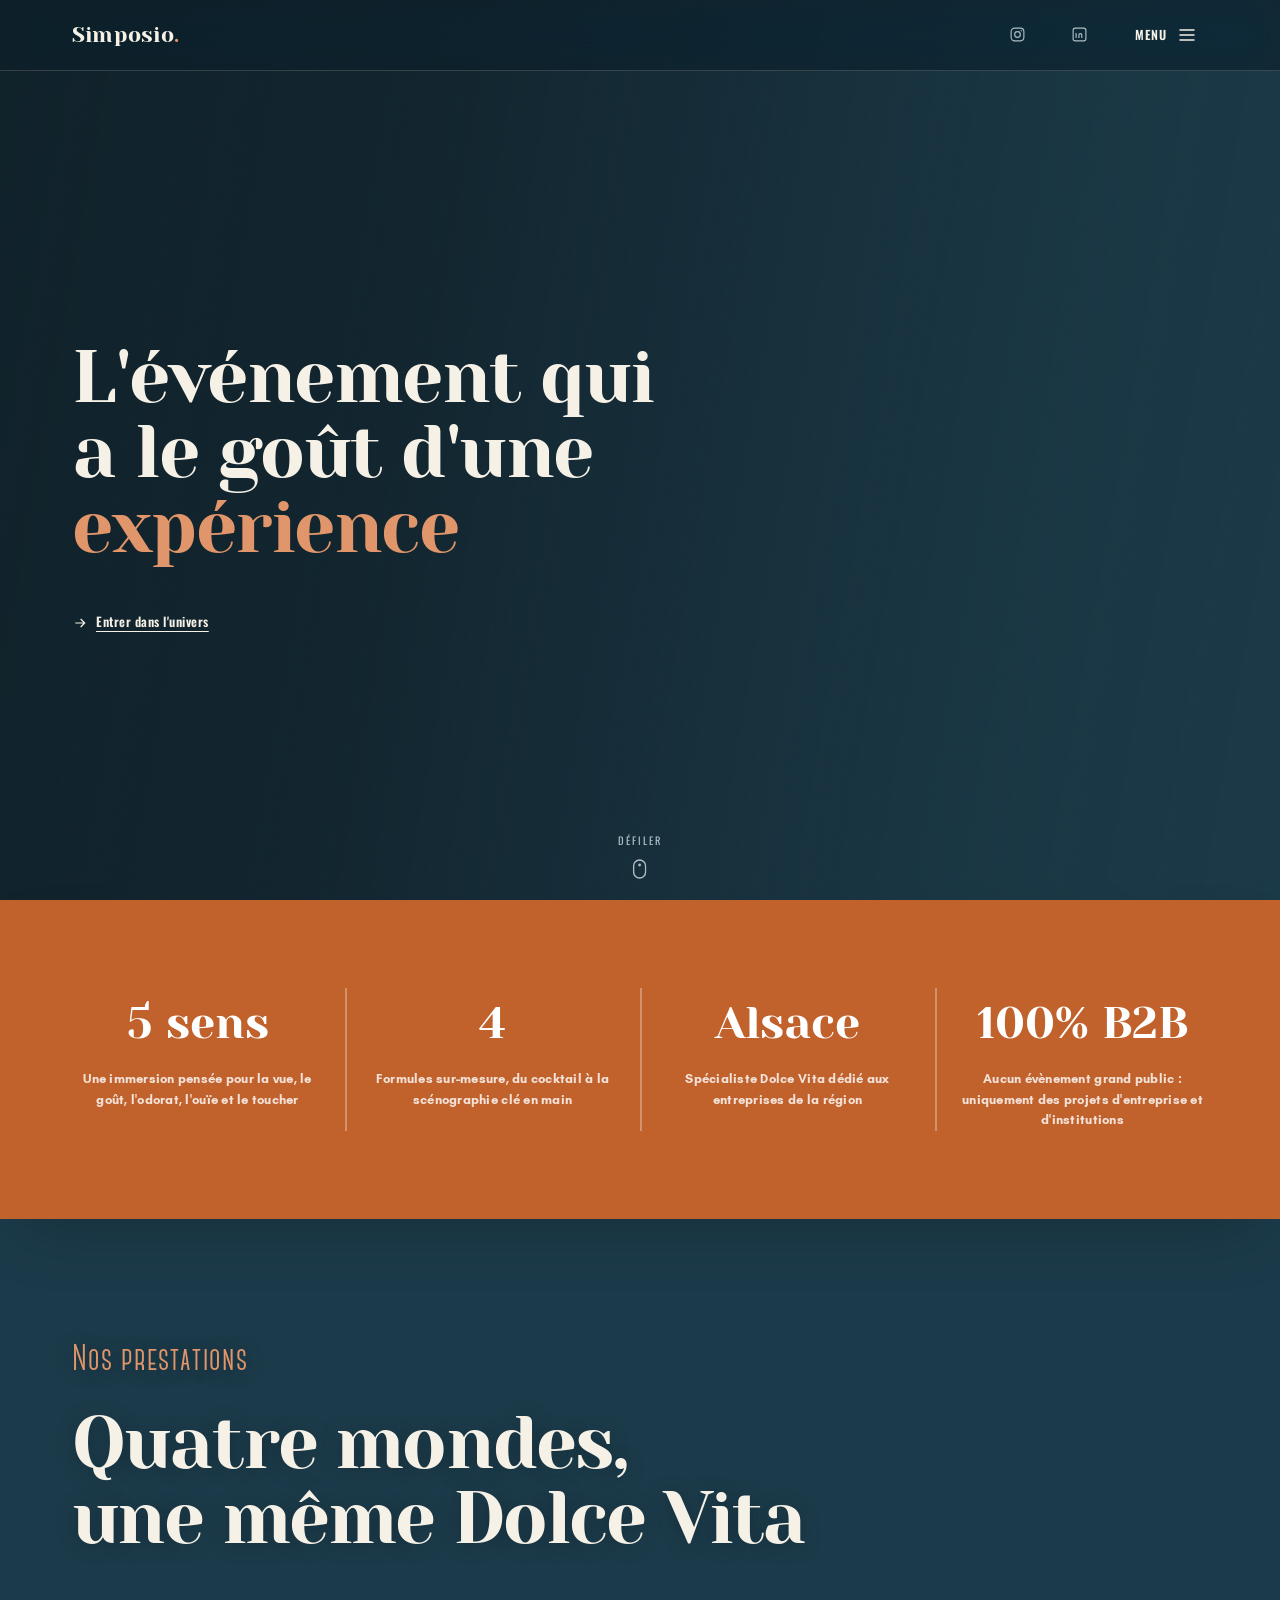
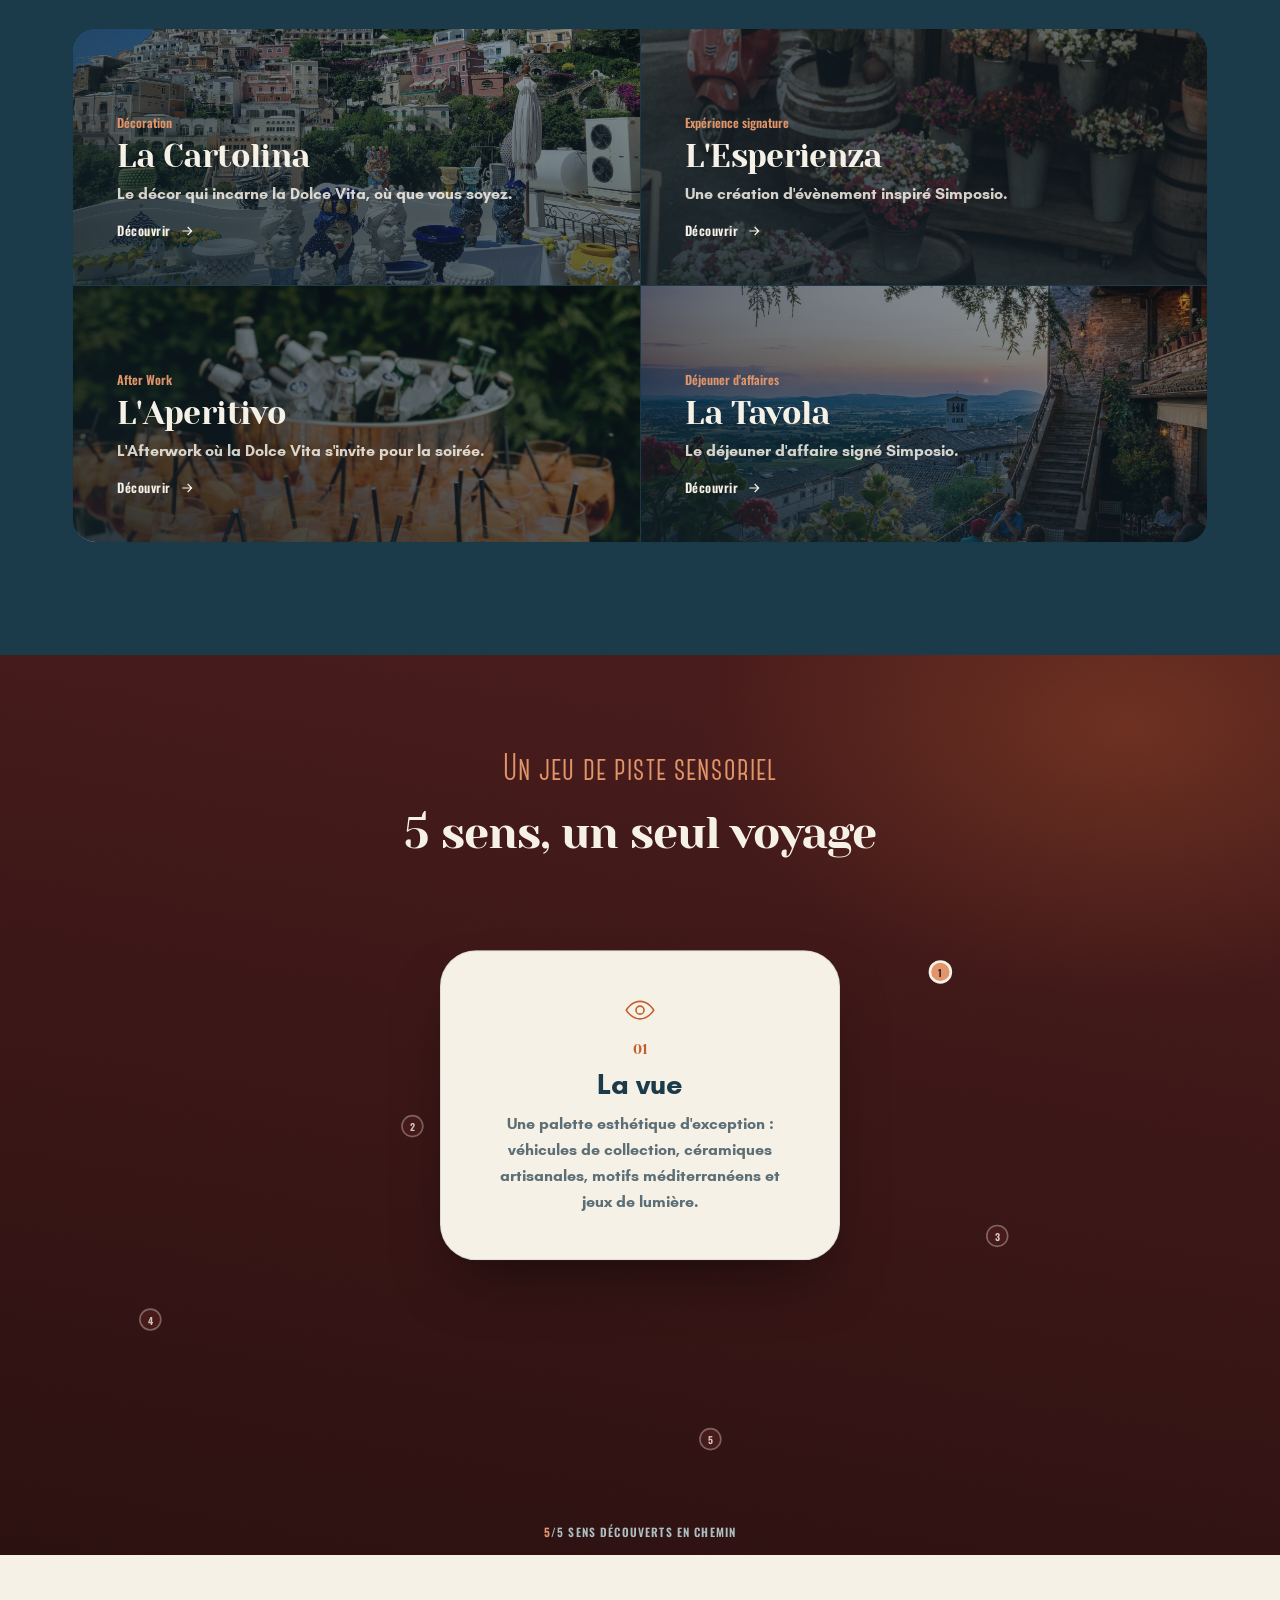
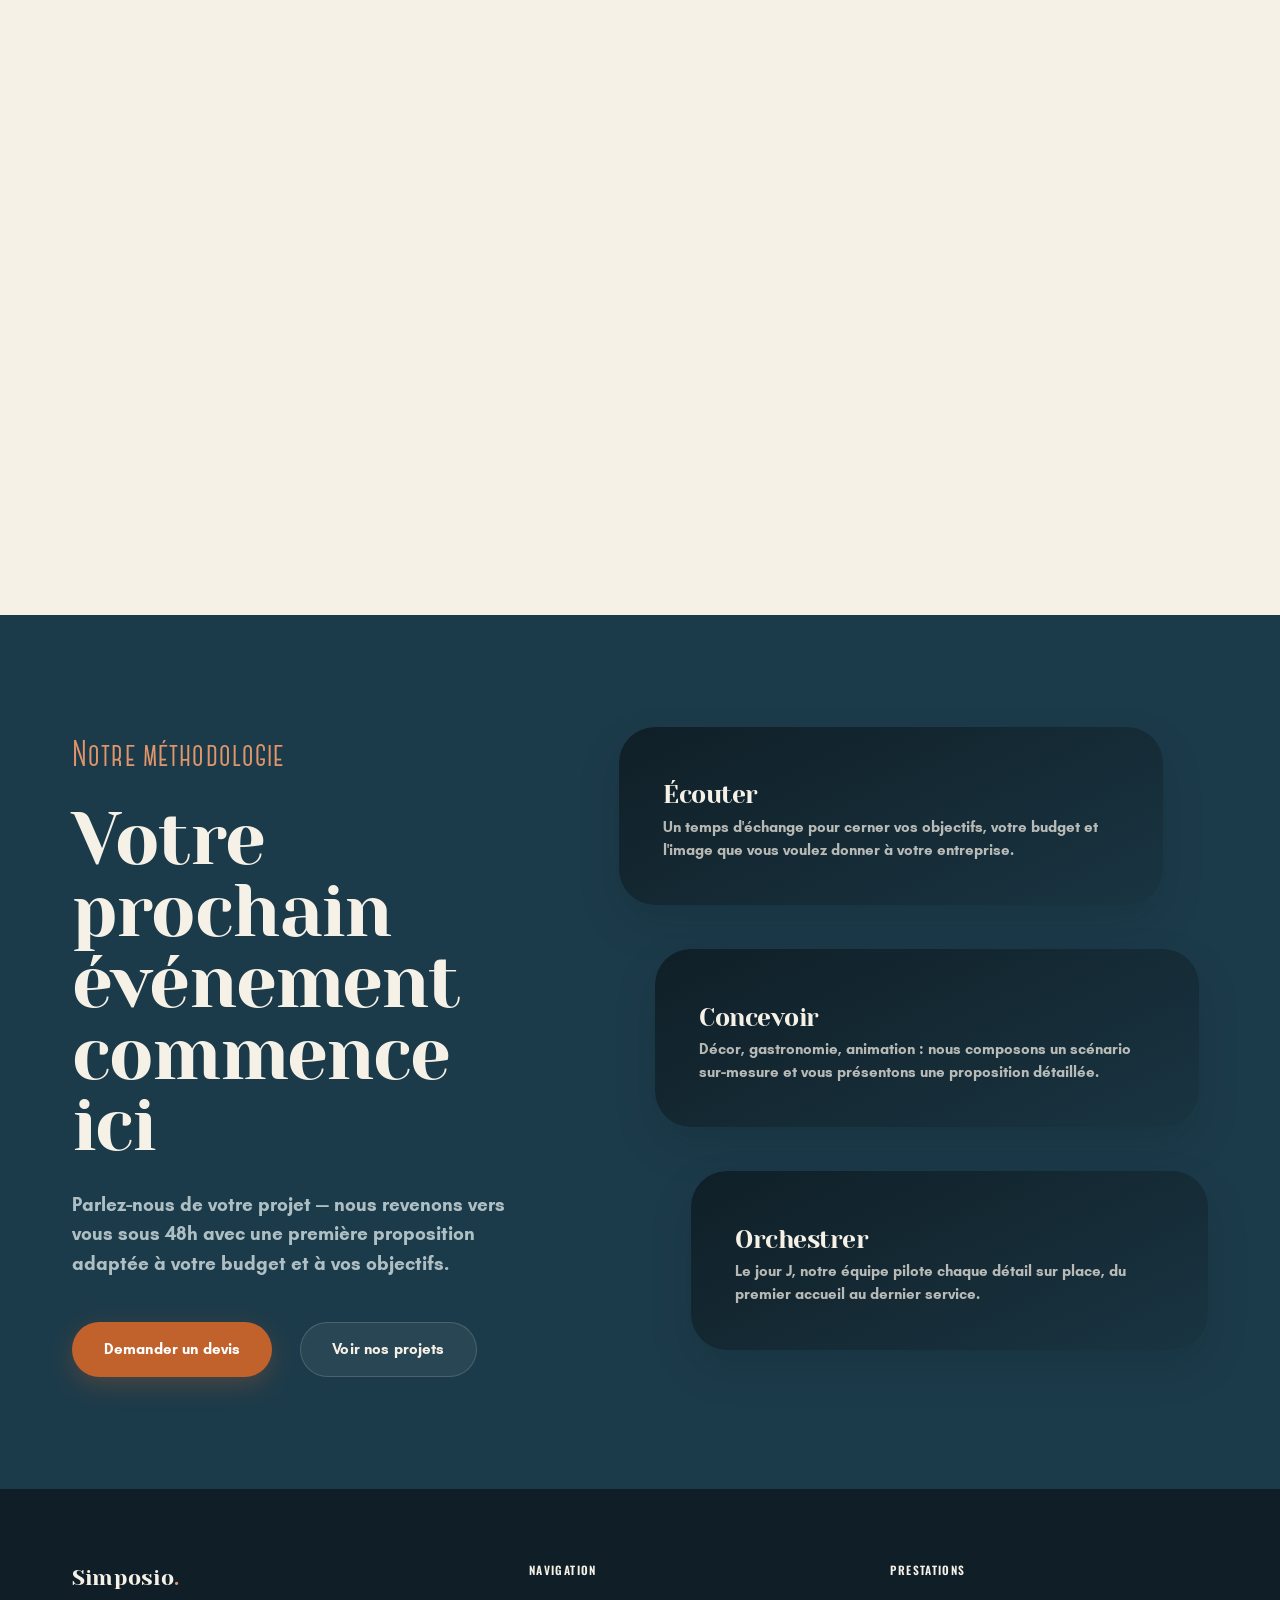
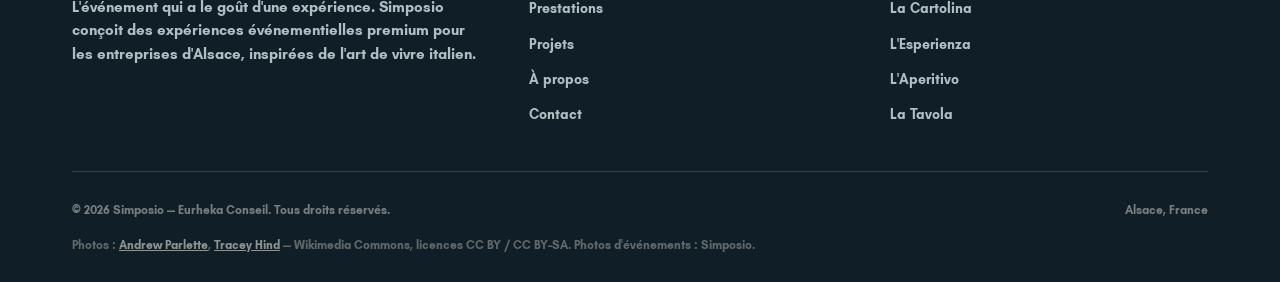
==== commit a0db6dba: "Méthodologie : cartes en glissement depuis la droite, note de clôture retirée Les 3 cases (Écouter/C" ====
--- a/index.html
+++ b/index.html
@@ -241,7 +241,6 @@
               </div>
             </li>
           </ol>
-          <p class="method-steps-note bg-adaptive-note">Un accompagnement de bout en bout, du premier échange à la remise des clés.</p>
         </div>
       </div>
     </div>
--- a/assets/css/style.css
+++ b/assets/css/style.css
@@ -842,20 +842,21 @@
    ont besoin d'une variante claire pendant la phase crème-dim du fondu. */
 .contact-faq[data-tone="light"] .bg-adaptive-eyebrow { color: var(--accent); }
 .contact-faq[data-tone="light"] .bg-adaptive-heading { color: var(--navy); }
-/* `.method-cta` : né pour un fond clair (eyebrow/h2/lede/note tous pensés
-   pour du texte sombre sur crème), a besoin d'une variante claire pendant
-   la phase rouge Terre d'Ombrie sombre du fondu — 4 éléments à adapter ici
-   (contre 1-2 pour les 3 autres sections) car cette section, contrairement
-   aux autres, a plusieurs blocs de texte de rôles différents (eyebrow,
-   titre, lede ET un bouton outline) qui reposent tous directement sur le
-   fond de section plutôt que sur leur propre carte/photo. `.btn-outline-dark`
+/* `.method-cta` : né pour un fond clair (eyebrow/h2/lede tous pensés pour
+   du texte sombre sur crème), a besoin d'une variante claire pendant la
+   phase bleu Méditerranéen sombre du fondu (couleur de départ alignée sur
+   `.teaser` — cf. commentaire dans `main.js`) — 3 éléments à adapter ici
+   (`.bg-adaptive-note` retirée avec `.method-steps-note`, cf. commentaire
+   plus bas dans ce fichier) car cette section, contrairement aux 3
+   autres, a plusieurs blocs de texte de rôles différents (eyebrow, titre,
+   lede ET un bouton outline) qui reposent tous directement sur le fond de
+   section plutôt que sur leur propre carte/photo. `.btn-outline-dark`
    (pensé pour un fond clair : bordure/texte navy, transparent) devient
    illisible sur fond sombre — `.bg-adaptive-btn-outline` bascule vers les
    mêmes valeurs que `.btn-outline` (pensé, lui, pour un fond sombre). */
 .method-cta[data-tone="dark"] .bg-adaptive-eyebrow { color: var(--terracotta-300); }
 .method-cta[data-tone="dark"] .bg-adaptive-heading { color: var(--cream); }
 .method-cta[data-tone="dark"] .bg-adaptive-lede { color: var(--fg-muted-inverse); }
-.method-cta[data-tone="dark"] .bg-adaptive-note { color: var(--fg-muted-inverse); border-top-color: var(--border-inverse); }
 .method-cta[data-tone="dark"] .bg-adaptive-btn-outline {
   background: rgba(255, 255, 255, 0.06);
   color: var(--fg-inverse);
@@ -3146,17 +3147,14 @@
 @media (min-width: 960px) {
   .contact-devis-inner { grid-template-columns: 0.85fr 1.15fr; align-items: start; gap: var(--space-6); }
 }
-.contact-devis::before {
-  content: "";
-  position: absolute;
-  pointer-events: none;
-  width: 22rem;
-  height: 22rem;
-  left: -9rem;
-  top: -8rem;
-  border-radius: 50%;
-  border: 1.5px solid rgba(193, 98, 45, 0.18);
-}
+/* Quart de cercle décoratif retiré (2026-09-02, demande explicite : "enlève
+   le quart de cercle décoratif au niveau du deux minutes suffisent") —
+   `.contact-devis::before` était un cercle complet (`border-radius:50%`,
+   22rem) positionné en haut à gauche à cheval sur le bord de la section
+   (`left:-9rem; top:-8rem`), dont `overflow:hidden` sur `.contact-devis`
+   ne laissait apparaître qu'un quart, juste au-dessus de l'eyebrow "Deux
+   minutes suffisent". Si `.contact-devis::before` réapparaît ici, c'est
+   cet ancien motif, à ne pas réintroduire sans qu'on le redemande. */
 
 .contact-devis-text .lede { margin-top: var(--space-2); }
 
@@ -3206,44 +3204,6 @@
 .form-card-premium .field textarea { border-color: rgba(246, 241, 231, 0.22); }
 .form-card-premium .form-success { background: rgba(246, 241, 231, 0.08); border-color: rgba(246, 241, 231, 0.2); }
 .form-card-premium .form-success svg, .form-card-premium .form-success p { color: var(--cream); }
-
-/* Scroll-to-FAQ cue */
-.contact-scroll-cta {
-  display: flex;
-  flex-direction: column;
-  align-items: center;
-  gap: 0.7rem;
-  width: fit-content;
-  margin: var(--space-5) auto 0;
-  text-align: center;
-  font-family: var(--font-subtitle);
-  font-size: 0.78rem;
-  font-weight: 600;
-  letter-spacing: 0.06em;
-  color: var(--fg-muted);
-  transition: color var(--dur-fast) var(--ease);
-}
-.contact-scroll-cta:hover { color: var(--accent); }
-.contact-scroll-cta-arrow {
-  display: flex;
-  align-items: center;
-  justify-content: center;
-  width: 2.8rem;
-  height: 2.8rem;
-  border-radius: 50%;
-  border: 1.5px solid var(--border);
-  color: var(--accent);
-  animation: contact-scroll-bounce 2.2s var(--ease) infinite;
-}
-.contact-scroll-cta-arrow svg { width: 16px; height: 16px; }
-.contact-scroll-cta:hover .contact-scroll-cta-arrow { background: var(--accent); border-color: var(--accent); color: var(--cream); }
-@keyframes contact-scroll-bounce {
-  0%, 100% { transform: translateY(0); }
-  50% { transform: translateY(6px); }
-}
-@media (prefers-reduced-motion: reduce) {
-  .contact-scroll-cta-arrow { animation: none; }
-}
 
 /* FAQ — native <details>/<summary> accordion, no JS required */
 /* background piloté en JS (2026-09-02, `initScrollFade()` dans main.js) :
@@ -3373,11 +3333,15 @@
    version encore antérieure), à ne pas réintroduire sans qu'on le
    redemande. */
 /* background piloté en JS (2026-09-02, `initScrollFade()` dans main.js) :
-   fondu localisé rouge Terre d'Ombrie → blanc calcaire au scroll — l'effet
+   fondu localisé bleu Méditerranéen → blanc calcaire au scroll — l'effet
    avait été retiré de cette section plus tôt le même jour (cf. commentaire
-   "Fondus de fond localisés" plus haut dans ce fichier), puis redemandé.
-   `var(--bg)` reste un filet de sécurité avant l'exécution du JS (état
-   final, cohérent avec la couleur de repos de cette section). */
+   "Fondus de fond localisés" plus haut dans ce fichier), puis redemandé
+   avec une couleur de départ d'abord calée sur le rouge Terre d'Ombrie de
+   la section précédente, corrigée en bleu marine juste après ("fait comme
+   les autres") — mêmes couleurs que `.teaser`, cf. commentaire détaillé
+   dans `main.js`. `var(--bg)` reste un filet de sécurité avant
+   l'exécution du JS (état final, cohérent avec la couleur de repos de
+   cette section). */
 .method-cta { position: relative; padding-block: var(--space-6); background: var(--bg); overflow: hidden; }
 .method-cta-grid { display: grid; gap: var(--space-6); position: relative; z-index: 1; }
 @media (min-width: 960px) { .method-cta-grid { grid-template-columns: 0.85fr 1.15fr; align-items: start; } }
@@ -3448,37 +3412,52 @@
 }
 .method-step h3 { color: var(--cream); font-size: clamp(1.25rem, 0.7vw + 1.05rem, 1.55rem); margin-top: 0.7rem; margin-bottom: 0.5rem; }
 .method-step p { color: rgba(246, 241, 231, 0.72); font-size: 0.92rem; line-height: 1.55; max-width: 30rem; }
-.method-steps-note {
-  margin-top: var(--space-4);
-  padding-top: var(--space-3);
-  border-top: 1px solid var(--border);
-  font-family: var(--font-subtitle);
-  font-size: 0.8rem;
-  letter-spacing: 0.05em;
-  color: var(--fg-muted);
-}
+/* `.method-steps-note` retirée (2026-09-02, demande explicite : "enlève
+   'Un accompagnement de bout en bout...' et la ligne juste au dessus")
+   — "la ligne" désignait le `border-top` qui servait de séparateur
+   au-dessus de ce texte, pas une 2ᵉ ligne de texte : les deux disparaissent
+   ensemble avec la suppression de l'élément. Si `.method-steps-note`
+   réapparaît ici, c'est cet ancien texte de clôture, à ne pas
+   réintroduire sans qu'on le redemande. */
 @media (max-width: 700px) {
   .method-step-2, .method-step-3 { margin-left: 0; }
 }
 
-/* Entrée en cascade des 3 panneaux — plus marquée que le reveal générique
-   [data-reveal-group] > * du site (fondu + translateY(20px) simple,
-   80ms d'écart) : ici fondu + montée + léger zoom, écart plus long entre
-   les cartes pour un effet plus premium/posé sur une section qui n'en
-   contient que 3 (contre jusqu'à 5 ailleurs) — un override ciblé, pas une
-   modification de la règle générique partagée. */
+/* Entrée en glissement depuis la droite (2026-09-02, 2ᵉ passe — remplace
+   le fondu + montée + léger zoom de la 1ʳᵉ passe, demande explicite : "un
+   effet de glissement provenant de la droite et qui s'arrête dans le même
+   positionnement que là actuellement") : chaque panneau part décalé vers
+   la droite (`translateX`) et glisse jusqu'à sa position de repos
+   habituelle (`translateX(0)`, inchangée — le décalage horizontal en
+   escalier de `.method-step-2`/`.method-step-3` via `margin-left` n'est
+   pas concerné, c'est un positionnement de mise en page distinct de cette
+   animation d'entrée). Toujours plus marquée que le reveal générique
+   [data-reveal-group] > * du site (fondu + translateY(20px) simple, 80ms
+   d'écart) : écart plus long entre les cartes pour un effet plus premium/
+   posé sur une section qui n'en contient que 3 (contre jusqu'à 5
+   ailleurs) — un override ciblé, pas une modification de la règle
+   générique partagée. **Durée volontairement plus longue que
+   `--dur-slow`** (900ms, déjà le palier "lent" du site) — demande
+   explicite ("pas trop rapide pour que lorsqu'on scroll, on puisse le
+   voir") : un simple reveal au scroll se déclenche une fois au passage du
+   seuil de l'IntersectionObserver (15% visible), donc si la transition
+   est trop courte elle peut se terminer avant que l'œil ne l'ait
+   remarquée sur un scroll rapide — 1,2s (contre 900ms) laisse le temps de
+   voir le glissement se dérouler. Si `translateY(36px) scale(0.96)`
+   réapparaît ici, c'est la 1ʳᵉ passe (montée+zoom), à ne pas réintroduire
+   sans qu'on le redemande. */
 .method-steps-list[data-reveal-group] > .method-step {
   opacity: 0;
-  transform: translateY(36px) scale(0.96);
-  transition: opacity var(--dur-slow) var(--ease), transform var(--dur-slow) var(--ease);
+  transform: translateX(6rem);
+  transition: opacity 1.2s var(--ease), transform 1.2s var(--ease);
 }
 .method-steps-list[data-reveal-group].is-visible > .method-step {
   opacity: 1;
-  transform: translateY(0) scale(1);
+  transform: translateX(0);
 }
 .method-steps-list[data-reveal-group].is-visible > .method-step:nth-child(1) { transition-delay: 0ms; }
-.method-steps-list[data-reveal-group].is-visible > .method-step:nth-child(2) { transition-delay: 140ms; }
-.method-steps-list[data-reveal-group].is-visible > .method-step:nth-child(3) { transition-delay: 280ms; }
+.method-steps-list[data-reveal-group].is-visible > .method-step:nth-child(2) { transition-delay: 180ms; }
+.method-steps-list[data-reveal-group].is-visible > .method-step:nth-child(3) { transition-delay: 360ms; }
 @media (prefers-reduced-motion: reduce) {
   .method-steps-list[data-reveal-group] > .method-step { opacity: 1; transform: none; }
 }
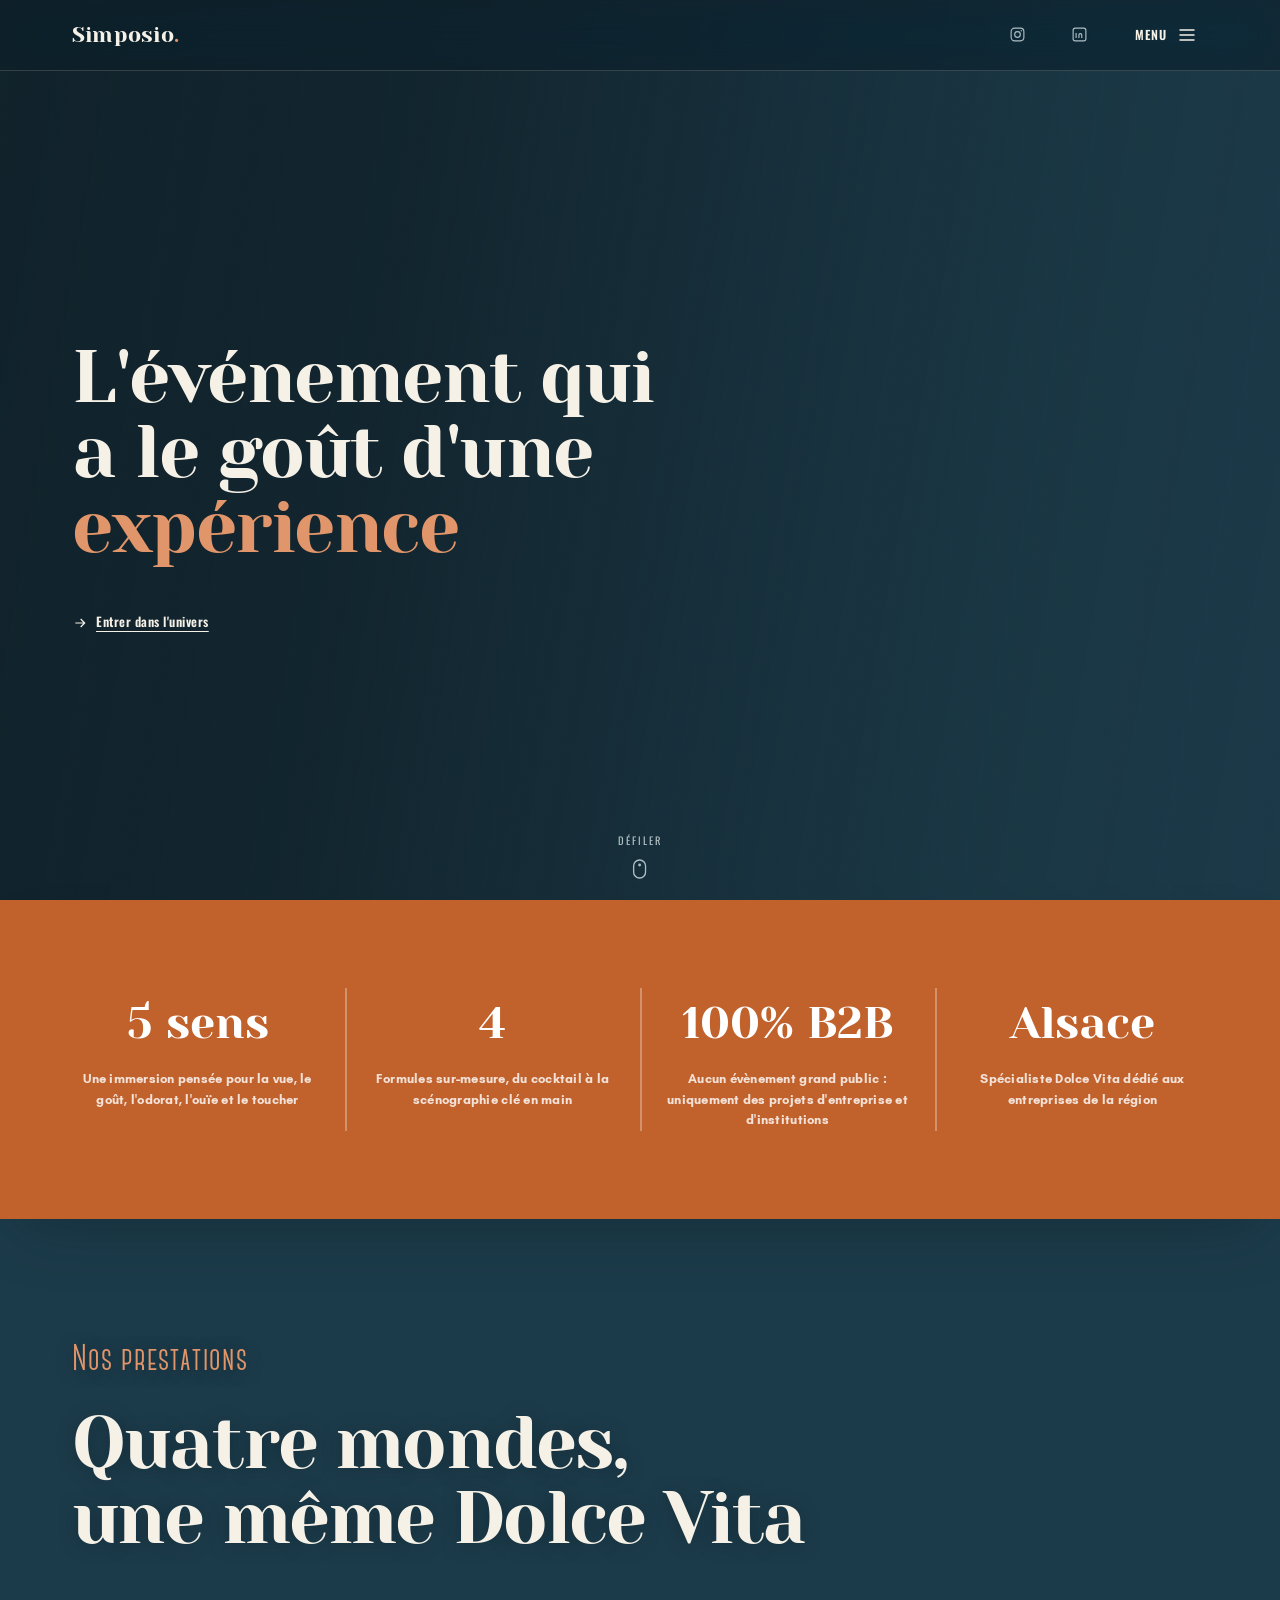
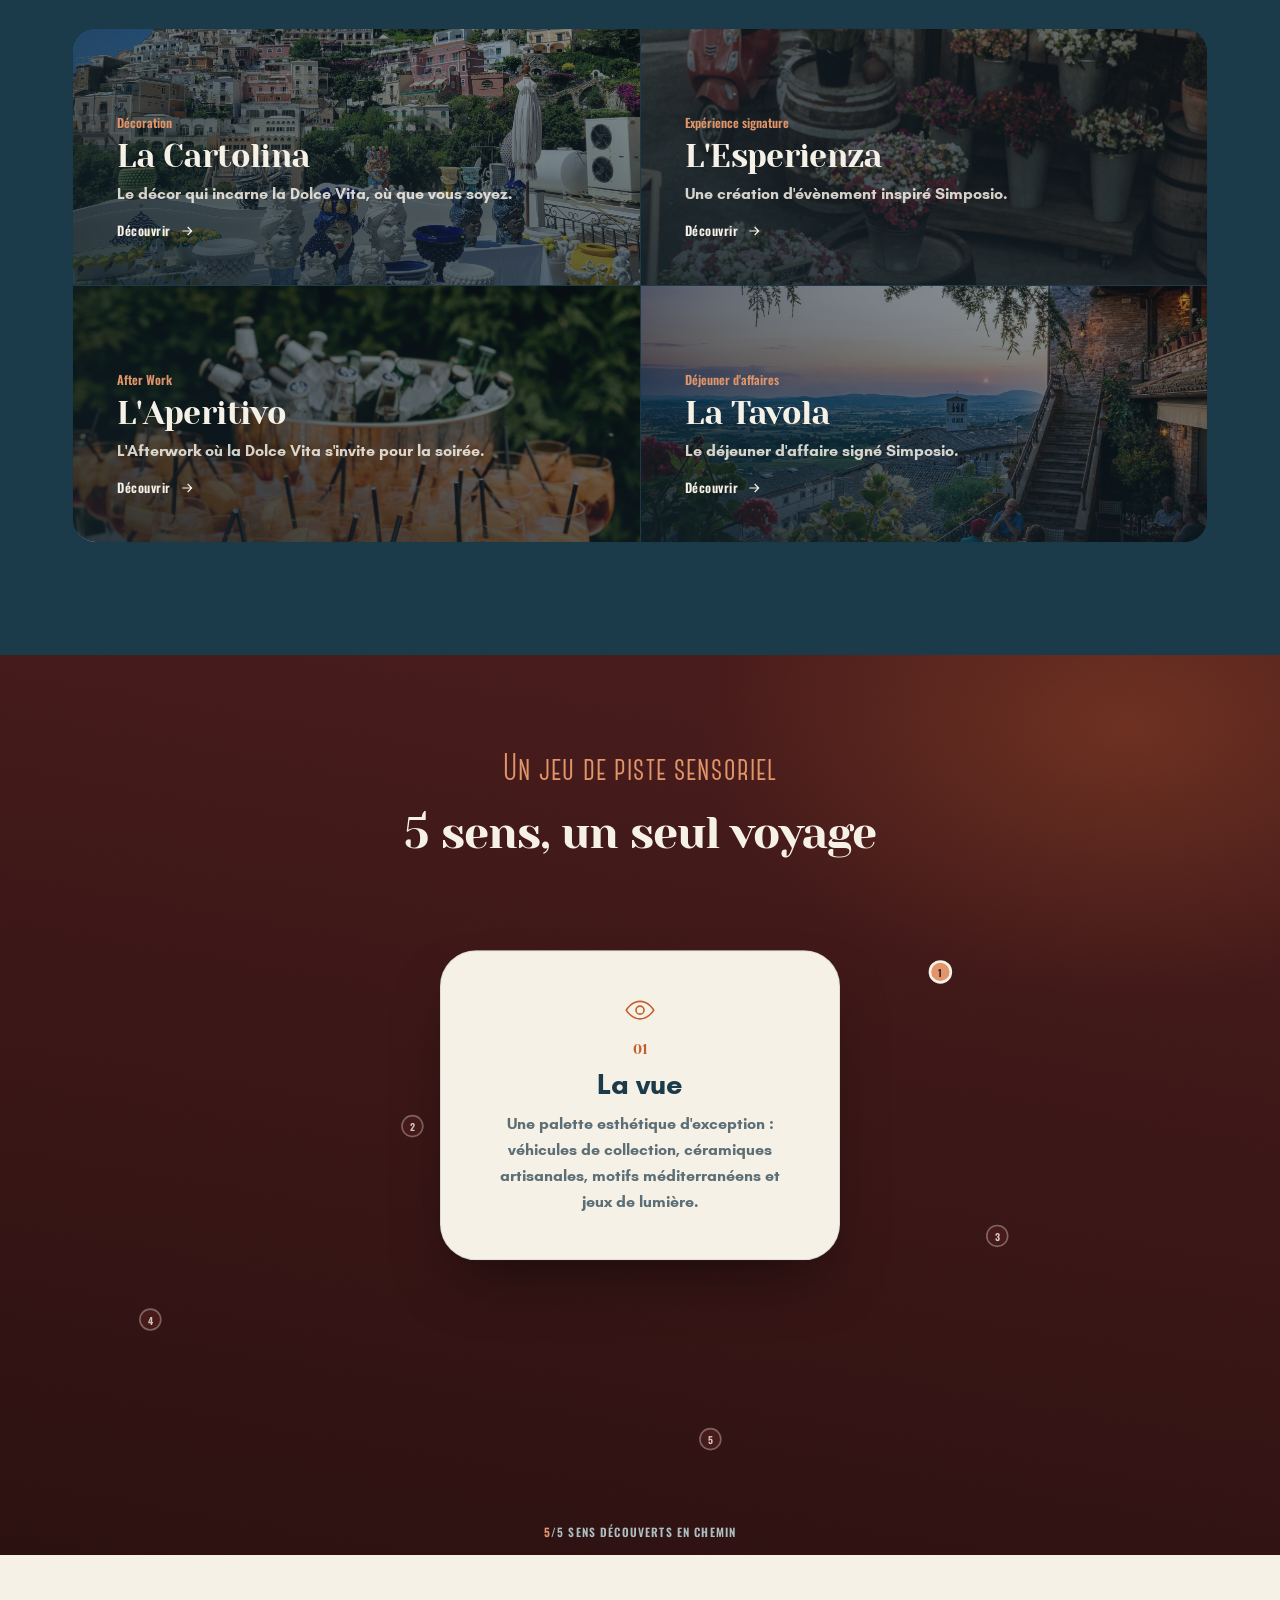
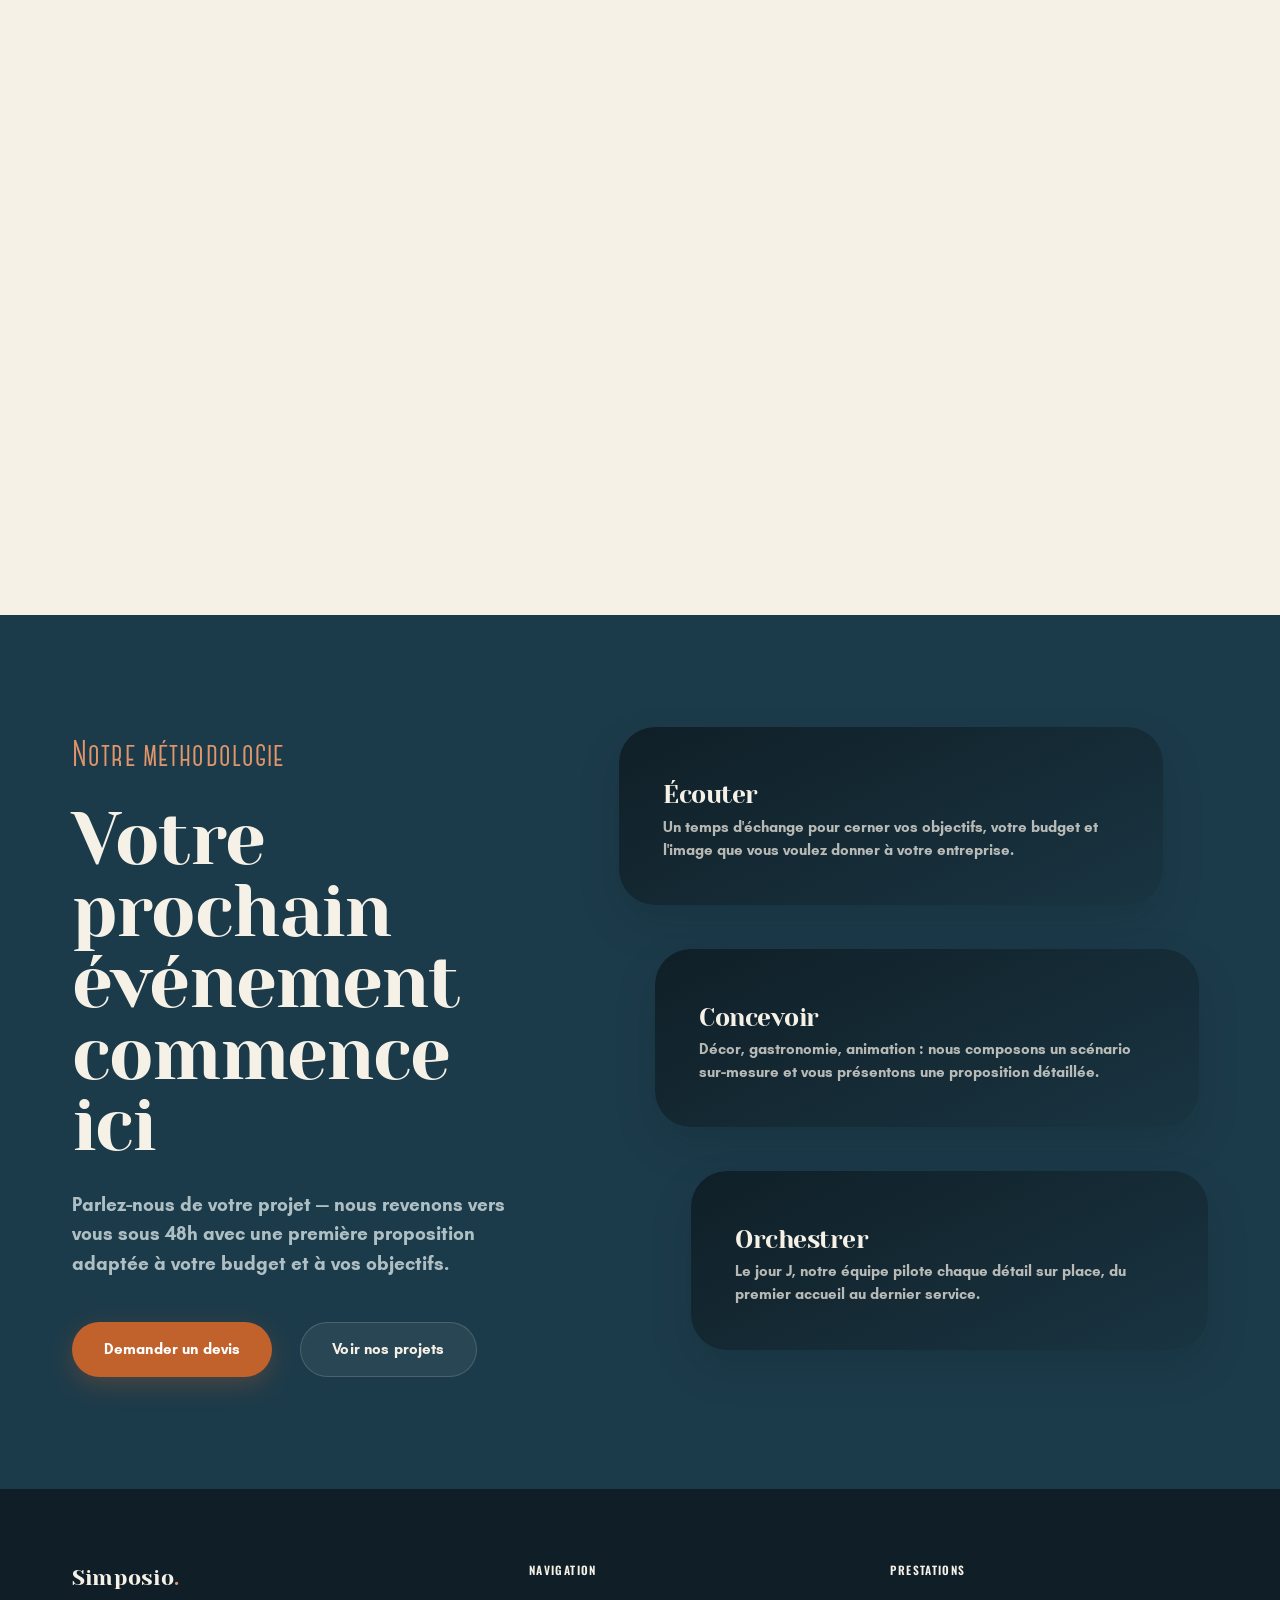
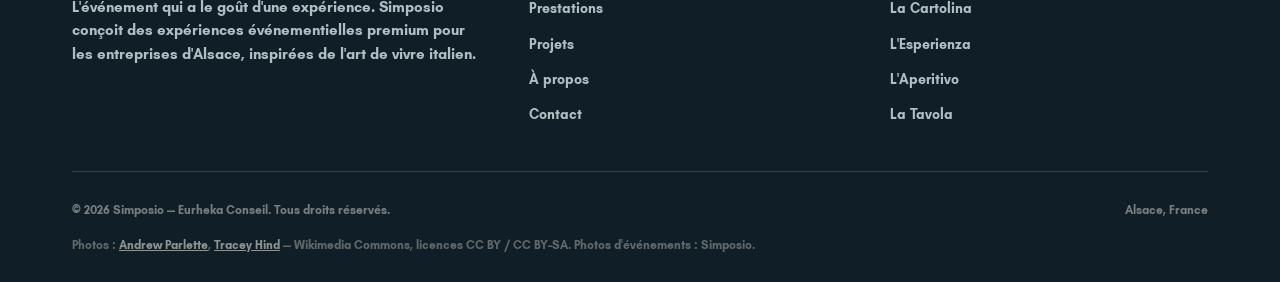
==== commit 9530e5ba: "Bandeau chiffres clés : intervertit "100% B2B" et "Alsace" Co-Authored-By: Claude Sonnet 5 <noreply@" ====
--- a/index.html
+++ b/index.html
@@ -107,13 +107,13 @@
           <dt data-count="4">0</dt>
           <dd>Formules sur-mesure, du cocktail à la scénographie clé en main</dd>
         </div>
+        <div class="is-b2b">
+          <dt>100% B2B</dt>
+          <dd>Aucun évènement grand public : uniquement des projets d'entreprise et d'institutions</dd>
+        </div>
         <div>
           <dt>Alsace</dt>
           <dd>Spécialiste Dolce Vita dédié aux entreprises de la région</dd>
-        </div>
-        <div class="is-b2b">
-          <dt>100% B2B</dt>
-          <dd>Aucun évènement grand public : uniquement des projets d'entreprise et d'institutions</dd>
         </div>
       </dl>
     </div>
--- a/assets/css/style.css
+++ b/assets/css/style.css
@@ -3442,22 +3442,27 @@
    voir") : un simple reveal au scroll se déclenche une fois au passage du
    seuil de l'IntersectionObserver (15% visible), donc si la transition
    est trop courte elle peut se terminer avant que l'œil ne l'ait
-   remarquée sur un scroll rapide — 1,2s (contre 900ms) laisse le temps de
-   voir le glissement se dérouler. Si `translateY(36px) scale(0.96)`
-   réapparaît ici, c'est la 1ʳᵉ passe (montée+zoom), à ne pas réintroduire
-   sans qu'on le redemande. */
+   remarquée sur un scroll rapide. **Ralentie une 2ᵉ fois** (1,2s → 2,2s,
+   demande explicite "encore plus lent l'animation") — décalage entre
+   cartes (`transition-delay`) allongé en proportion (320ms/640ms, contre
+   180ms/360ms) pour garder le même rythme relatif de cascade à cette
+   nouvelle durée. Si `1.2s`/`180ms`/`360ms` réapparaissent sur cette
+   règle, c'est le réglage de la 2ᵉ passe (avant ce dernier ralentissement),
+   à ne pas réintroduire sans qu'on le redemande — de même pour
+   `translateY(36px) scale(0.96)`, qui serait un retour à la 1ʳᵉ passe
+   (montée+zoom) d'avant le glissement depuis la droite. */
 .method-steps-list[data-reveal-group] > .method-step {
   opacity: 0;
   transform: translateX(6rem);
-  transition: opacity 1.2s var(--ease), transform 1.2s var(--ease);
+  transition: opacity 2.2s var(--ease), transform 2.2s var(--ease);
 }
 .method-steps-list[data-reveal-group].is-visible > .method-step {
   opacity: 1;
   transform: translateX(0);
 }
 .method-steps-list[data-reveal-group].is-visible > .method-step:nth-child(1) { transition-delay: 0ms; }
-.method-steps-list[data-reveal-group].is-visible > .method-step:nth-child(2) { transition-delay: 180ms; }
-.method-steps-list[data-reveal-group].is-visible > .method-step:nth-child(3) { transition-delay: 360ms; }
+.method-steps-list[data-reveal-group].is-visible > .method-step:nth-child(2) { transition-delay: 320ms; }
+.method-steps-list[data-reveal-group].is-visible > .method-step:nth-child(3) { transition-delay: 640ms; }
 @media (prefers-reduced-motion: reduce) {
   .method-steps-list[data-reveal-group] > .method-step { opacity: 1; transform: none; }
 }
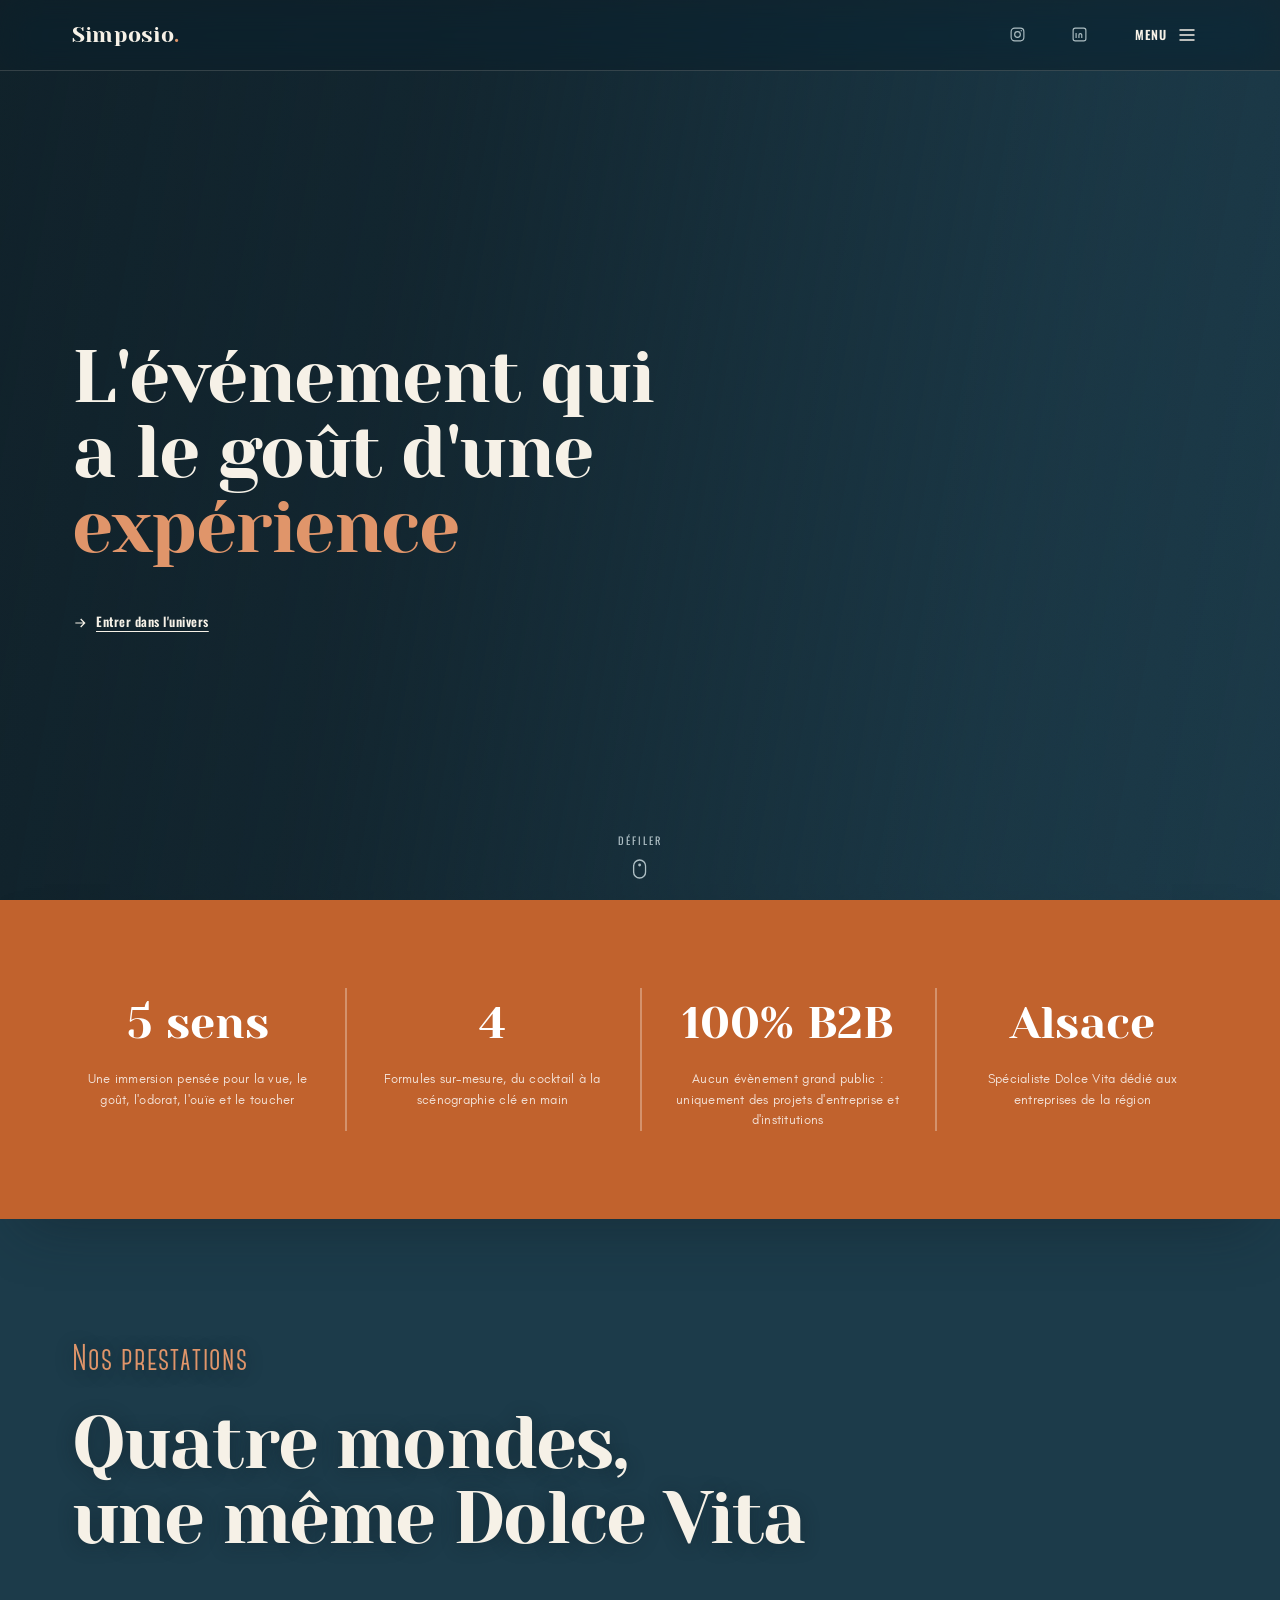
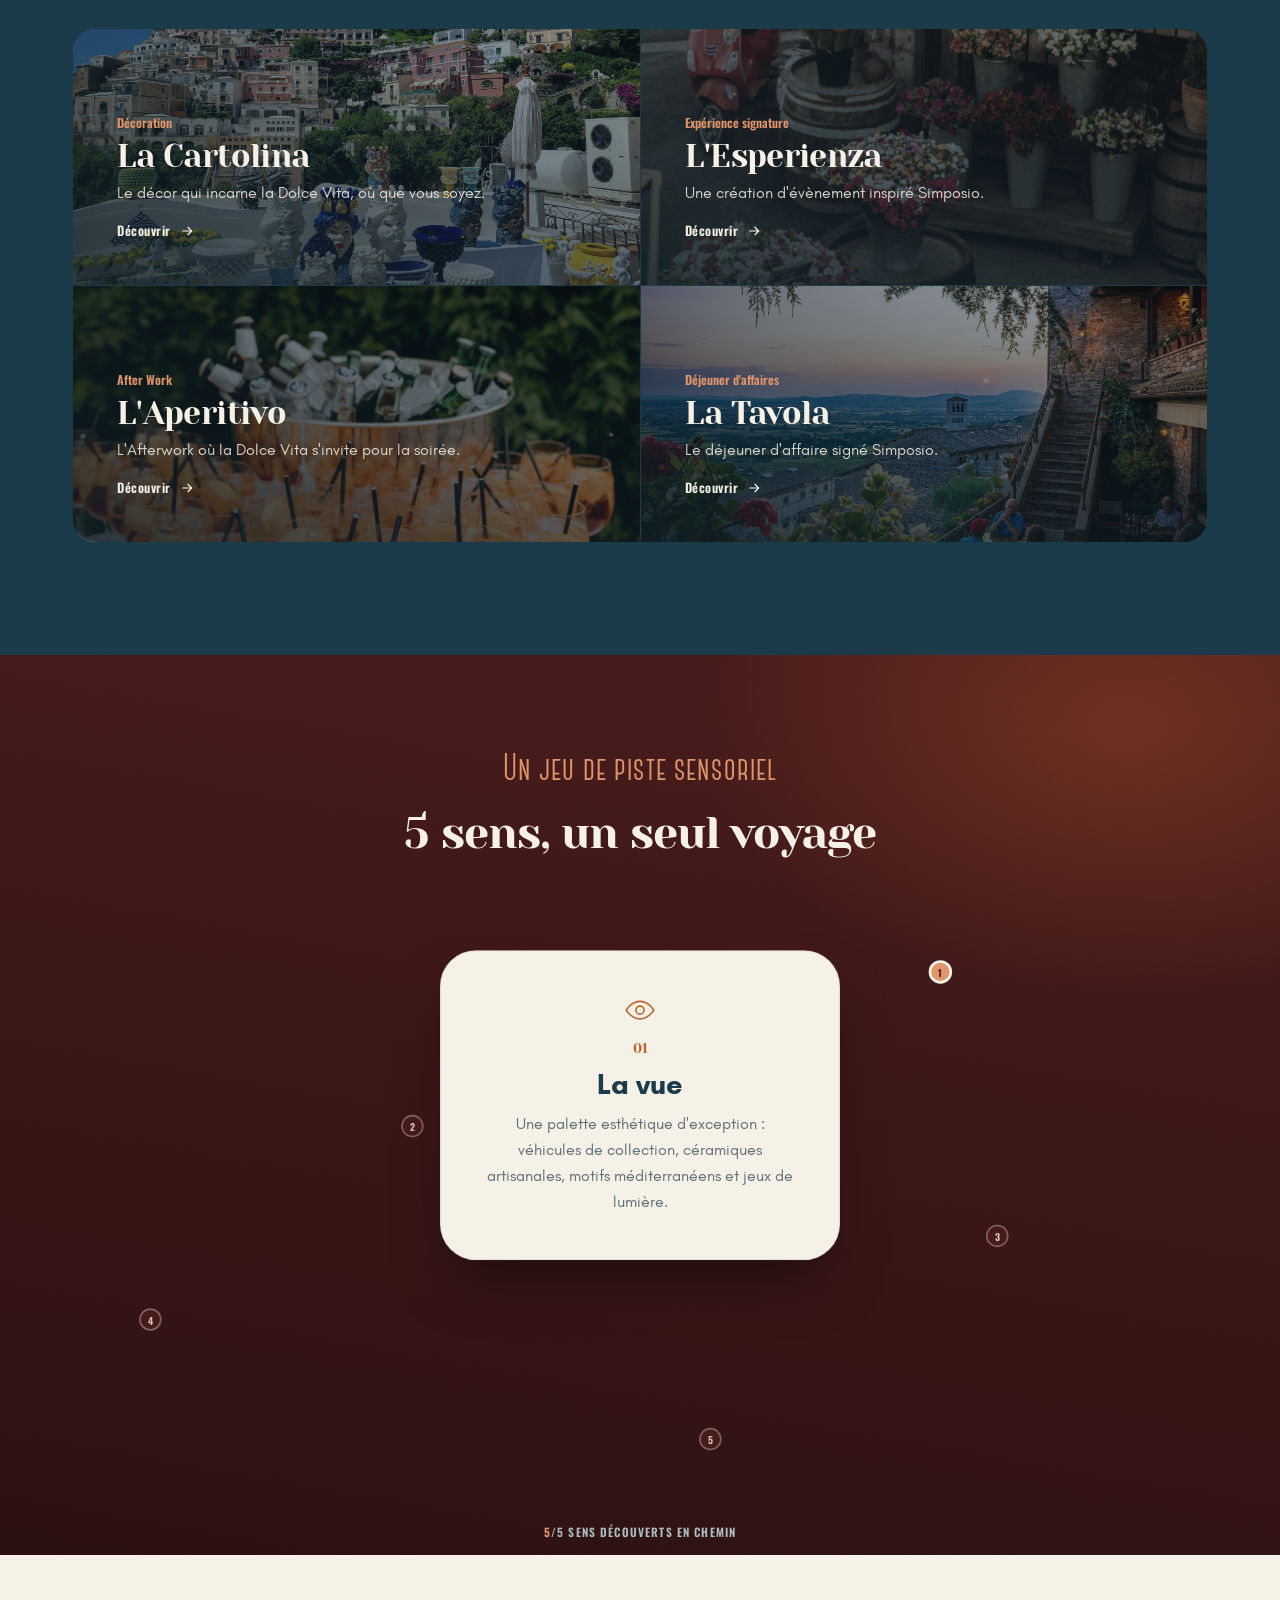
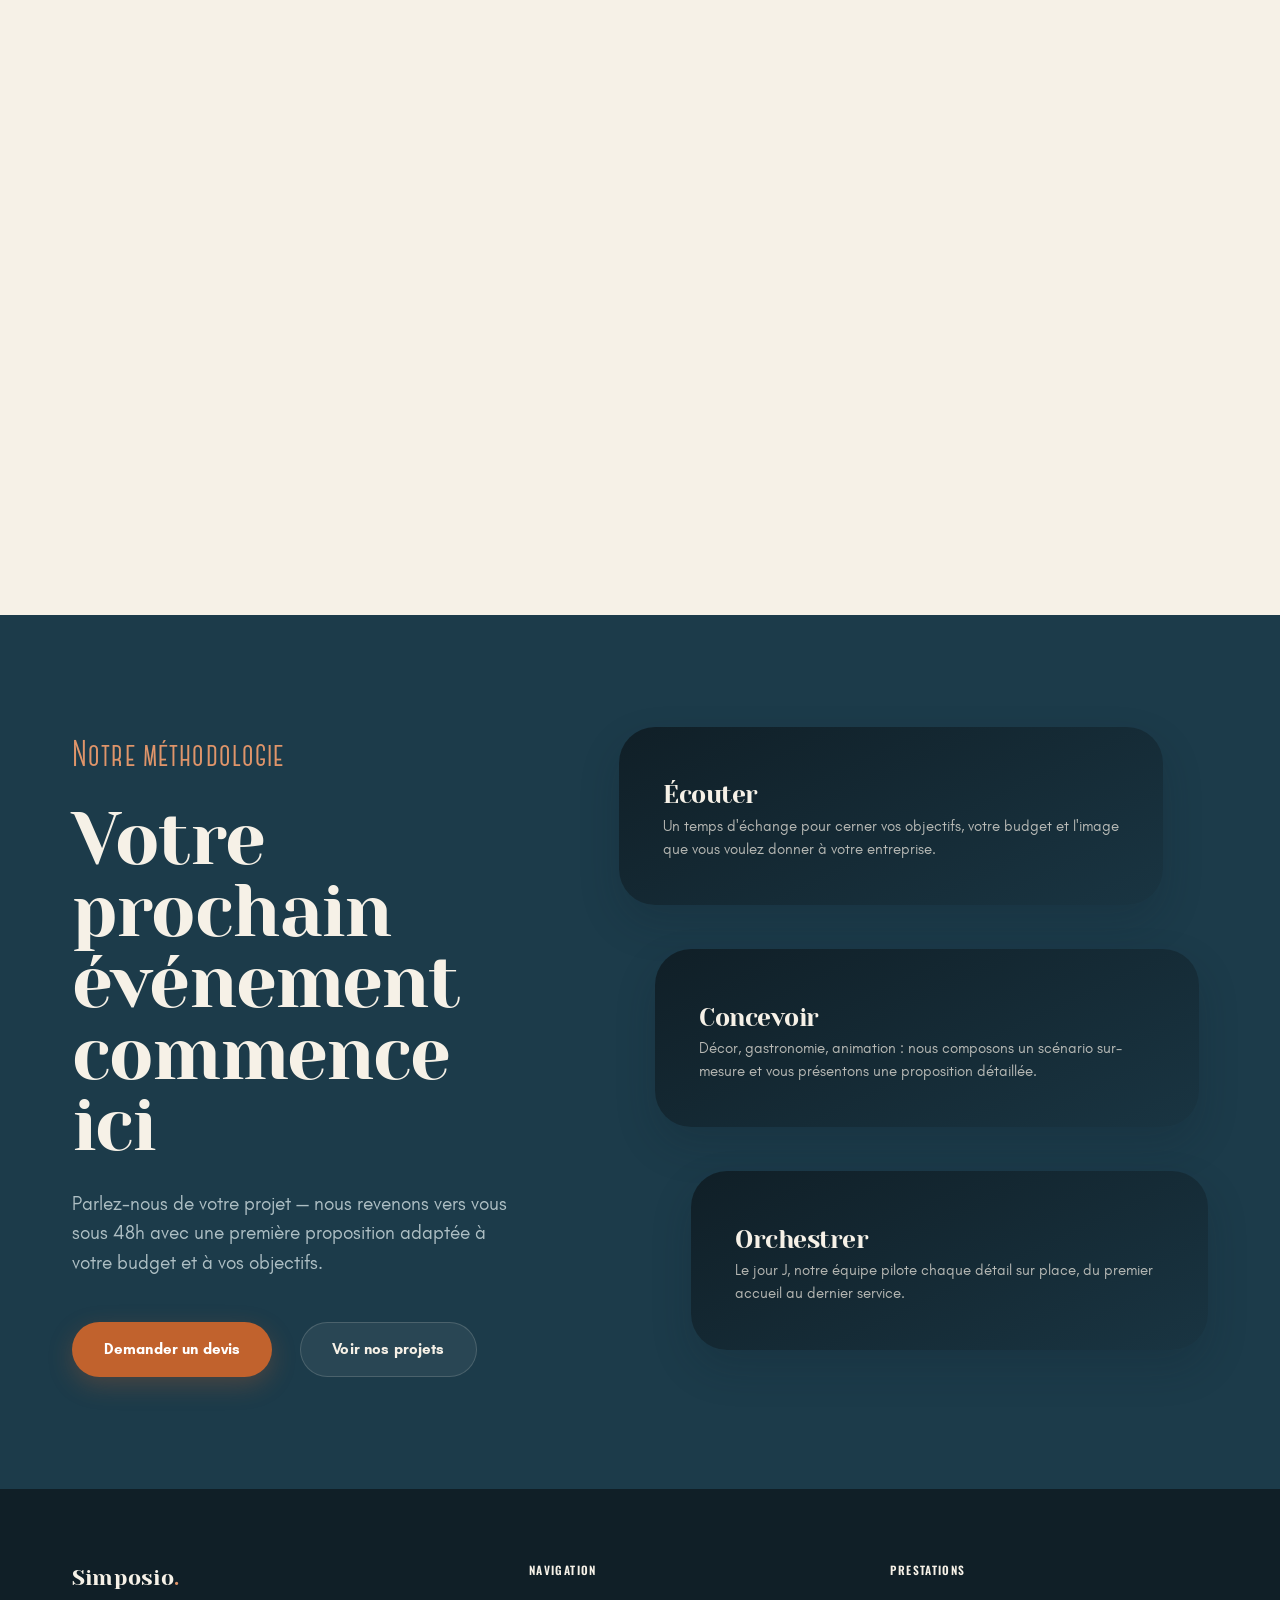
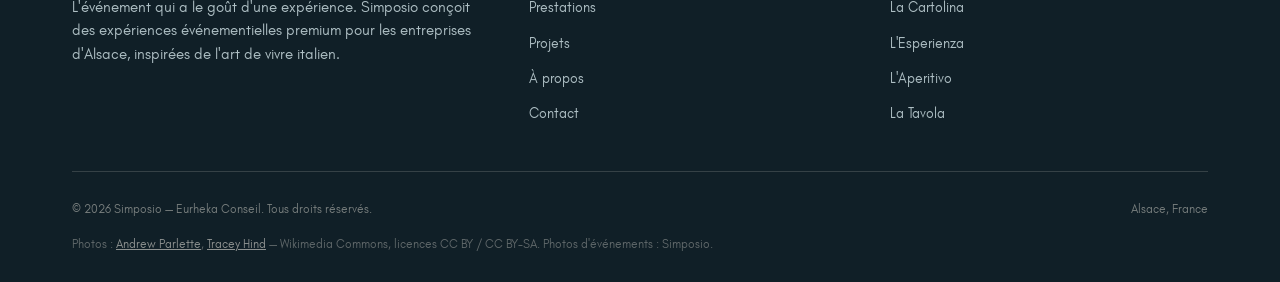
==== commit 698af456: "Menu : filtre sombre sur la partie de l'écran non couverte par le tiroir Ajoute .mobile-menu-scrim, " ====
--- a/index.html
+++ b/index.html
@@ -35,6 +35,7 @@
   </div>
 </header>
 
+<div class="mobile-menu-scrim" id="mobileMenuScrim"></div>
 <div class="mobile-menu" id="mobileMenu">
   <button class="mobile-menu-close" id="mobileMenuClose" aria-label="Fermer le menu">
     <svg viewBox="0 0 24 24" fill="none" stroke="currentColor" stroke-width="1.6"><path d="M6 6l12 12M18 6L6 18"/></svg>
@@ -48,19 +49,26 @@
   </nav>
   <div class="mobile-menu-footer">
     <div class="mobile-menu-info">
-      <span class="eyebrow on-dark">Contact</span>
-      <a href="mailto:Estellelorusso@eurhekaconseil.com">Estellelorusso<span class="mailto-at">@</span>eurhekaconseil.com</a>
-      <span class="eyebrow on-dark">Basée en</span>
-      <span>Alsace, France</span>
-    </div>
-    <div class="mobile-menu-social">
-      <!-- TODO: remplacer # par les vraies URLs Instagram / LinkedIn de Simposio -->
-      <a href="#" class="nav-social" target="_blank" rel="noopener" aria-label="Instagram">
-        <svg viewBox="0 0 24 24" fill="none" stroke="currentColor" stroke-width="1.6"><rect x="3" y="3" width="18" height="18" rx="5"/><circle cx="12" cy="12" r="4"/><circle cx="17.3" cy="6.7" r="1" fill="currentColor" stroke="none"/></svg>
-      </a>
-      <a href="#" class="nav-social" target="_blank" rel="noopener" aria-label="LinkedIn">
-        <svg viewBox="0 0 24 24" fill="none" stroke="currentColor" stroke-width="1.6"><rect x="3" y="3" width="18" height="18" rx="3"/><path d="M7.2 10v7M7.2 7.2v.01M11.2 17v-4.2a2 2 0 014-.1V17M11.2 12.8V17"/></svg>
-      </a>
+      <div class="mobile-menu-info-group">
+        <span class="eyebrow">Contact</span>
+        <a href="mailto:Estellelorusso@eurhekaconseil.com">Estellelorusso<span class="mailto-at">@</span>eurhekaconseil.com</a>
+      </div>
+      <div class="mobile-menu-info-group">
+        <span class="eyebrow">Basée en</span>
+        <span class="mobile-menu-location">Alsace, France</span>
+      </div>
+      <div class="mobile-menu-info-group">
+        <span class="eyebrow">Réseaux sociaux</span>
+        <!-- TODO: remplacer # par les vraies URLs Instagram / LinkedIn de Simposio -->
+        <div class="mobile-menu-social">
+          <a href="#" class="nav-social" target="_blank" rel="noopener" aria-label="Instagram">
+            <svg viewBox="0 0 24 24" fill="none" stroke="currentColor" stroke-width="1.6"><rect x="3" y="3" width="18" height="18" rx="5"/><circle cx="12" cy="12" r="4"/><circle cx="17.3" cy="6.7" r="1" fill="currentColor" stroke="none"/></svg>
+          </a>
+          <a href="#" class="nav-social" target="_blank" rel="noopener" aria-label="LinkedIn">
+            <svg viewBox="0 0 24 24" fill="none" stroke="currentColor" stroke-width="1.6"><rect x="3" y="3" width="18" height="18" rx="3"/><path d="M7.2 10v7M7.2 7.2v.01M11.2 17v-4.2a2 2 0 014-.1V17M11.2 12.8V17"/></svg>
+          </a>
+        </div>
+      </div>
     </div>
   </div>
 </div>
--- a/assets/css/style.css
+++ b/assets/css/style.css
@@ -1,5 +1,5 @@
 /* ==========================================================================
-   Fonts — self-hosted, SIL Open Font License (see assets/fonts/*/LICENSE.txt)
+   Fonts — self-hosted, SIL Open Font License (see assets/fonts/<font>/LICENSE.txt)
    ========================================================================== */
 @font-face {
   font-family: "Glacial Indifference";
@@ -180,6 +180,14 @@
   -webkit-font-smoothing: antialiased;
   overflow-x: clip;
 }
+/* Bloque le scroll de la page pendant que le menu (désormais un tiroir
+   occupant la moitié de la largeur, cf. `.mobile-menu` plus bas) est
+   ouvert (2026-09-02, cf. `main.js`) : la moitié gauche de l'écran reste
+   occupée par la page réelle pendant la consultation du menu — sans ce
+   verrou, la faire défiler pendant que le menu est ouvert serait
+   déroutant (le contenu visible à côté du menu changerait sans rapport
+   avec la navigation en cours). */
+html.menu-open { overflow: hidden; }
 
 .container {
   width: 100%;
@@ -446,23 +454,73 @@
    (`transform:scale(1.04)` sur `.label`, pas sur `a` lui-même — évite
    tout conflit avec le `transition-delay` de l'entrée, qui ne porte que
    sur `opacity`/`transform` de `a`). */
+/* Filtre sombre sur la partie de l'écran non couverte par le tiroir
+   (2026-09-02, demande explicite : "met de la partie où ya pas le menu
+   un filtre foncé/noir opaque pour faire comme si c'était en arrière
+   plan") — `.mobile-menu-scrim` est un calque séparé, plein écran
+   (`inset:0`), posé JUSTE EN DESSOUS du panneau (`z-index:198` contre
+   `199`) : le panneau opaque du menu le recouvre entièrement sur sa
+   propre moitié (rien à voir en plus là où le tiroir est déjà opaque),
+   tandis que sur la moitié gauche — la page réelle, sans autre calque
+   par-dessus — ce filtre s'applique directement sur son contenu, lui
+   donnant l'aspect assombri d'un arrière-plan derrière une fenêtre au
+   premier plan. Couleur reprise de `--navy-900` (déjà la teinte "sombre"
+   de référence du site pour ce type de voile, ex. `.contact-band-scrim`,
+   plutôt qu'un noir pur hors palette) à 60% d'opacité. Un clic sur le
+   filtre ferme le menu (`main.js`) — comportement standard attendu d'un
+   arrière-plan assombri par un panneau au premier plan. */
+.mobile-menu-scrim {
+  position: fixed;
+  inset: 0;
+  z-index: 198;
+  background: rgba(16, 31, 39, 0.6);
+  opacity: 0;
+  visibility: hidden;
+  transition: opacity var(--dur-slow) var(--ease), visibility 0s var(--dur-slow);
+}
+.mobile-menu-scrim.is-open {
+  opacity: 1;
+  visibility: visible;
+  transition: opacity var(--dur-slow) var(--ease);
+}
+
+/* Retour au design Blanc Calcaire (opaque, couleurs claires), mais en
+   demi-écran dans la LARGEUR plutôt que la hauteur (2026-09-02, demande
+   explicite : "déjà reprend le design blanc qu'on avait défini et
+   plutôt demi écran dans la largeur") — annule le fond translucide sombre
+   en demi-hauteur de l'essai précédent (même jour, cf. historique complet
+   dans CLAUDE.md), qui ne convenait pas. Le menu redevient un panneau
+   opaque de couleurs claires (comme l'essai "Blanc Calcaire" déjà validé
+   plus tôt le même jour), mais posé en tiroir latéral occupant 50% de la
+   LARGEUR du viewport, plein hauteur, ancré à droite (`right:0`) — glisse
+   horizontalement (`translateX`) plutôt que verticalement
+   (`translateY`), depuis le même côté que le bouton "Menu" dans le
+   header. La page réelle reste visible, non masquée, dans la moitié
+   gauche de l'écran pendant que le menu est ouvert.
+   Si `background: rgba(16,31,39,…)` (translucide sombre) ou une hauteur
+   `50vh`/`50svh` réapparaissent sur `.mobile-menu`, c'est l'essai
+   précédent (demi-écran en hauteur), à ne pas réintroduire sans qu'on le
+   redemande. */
 .mobile-menu {
   position: fixed;
-  inset: 0;
-  background: var(--navy-900);
+  top: 0;
+  right: 0;
+  bottom: 0;
+  width: 50%;
+  height: 100vh;
+  height: 100svh;
+  background: var(--bg);
   z-index: 199;
   display: flex;
   flex-direction: column;
   justify-content: center;
-  min-height: 100vh;
-  min-height: 100svh;
   padding: var(--space-4) var(--space-3);
-  transform: translateY(-100%);
+  transform: translateX(100%);
   transition: transform var(--dur-slow) var(--ease);
   overflow-y: auto;
   overflow-x: hidden;
 }
-.mobile-menu.is-open { transform: translateY(0); }
+.mobile-menu.is-open { transform: translateX(0); }
 
 .mobile-menu-close {
   position: absolute;
@@ -470,13 +528,13 @@
   right: var(--space-3);
   z-index: 2;
   background: none;
-  border: 1px solid var(--border-inverse);
-  color: var(--cream);
+  border: 1px solid var(--border);
+  color: var(--navy);
   padding: 0.6rem;
   border-radius: 999px;
-  transition: background var(--dur-fast) var(--ease), transform var(--dur-fast) var(--ease);
-}
-.mobile-menu-close:hover { background: rgba(246, 241, 231, 0.1); transform: rotate(90deg); }
+  transition: background var(--dur-fast) var(--ease), color var(--dur-fast) var(--ease), transform var(--dur-fast) var(--ease);
+}
+.mobile-menu-close:hover { background: var(--navy); color: var(--accent); transform: rotate(90deg); }
 .mobile-menu-close svg { width: 18px; height: 18px; display: block; }
 
 /* Aligné à gauche (2026-09-02, demande explicite : "centre, le texte à
@@ -488,12 +546,18 @@
    `align-items:center; text-align:center` réapparaissent ici, c'est
    l'ancien réglage (4ᵉ refonte, 2026-08-21), à ne pas réintroduire sans
    qu'on le redemande. */
+/* `gap` réduit de `clamp(0.3rem,1.8vh,1.2rem)` à `clamp(0.1rem,0.6vh,0.4rem)`
+   (2026-09-02, demande explicite : "réduis l'espace entre les titres des
+   pages") — reconduit tel quel lors du passage du menu en tiroir latéral
+   (demi-écran en largeur, cf. commentaire sur `.mobile-menu` plus haut) :
+   cette demande visait un espacement plus resserré entre les titres pour
+   lui-même, indépendamment du changement de forme du panneau. */
 .mobile-menu-links {
   display: flex;
   flex-direction: column;
   align-items: flex-start;
   text-align: left;
-  gap: clamp(0.3rem, 1.8vh, 1.2rem);
+  gap: clamp(0.1rem, 0.6vh, 0.4rem);
   max-width: var(--max-width);
   margin-inline: auto;
   width: 100%;
@@ -507,7 +571,7 @@
   position: relative;
   display: block;
   min-width: 0;
-  padding-block: clamp(0.2rem, 1vh, 0.5rem);
+  padding-block: clamp(0.05rem, 0.3vh, 0.15rem);
   /* Entrée en fondu + léger glissement vers le haut, échelonnée par lien
      (nth-child ci-dessous) — l'"effet d'animation" demandé pour cette
      4ᵉ refonte du menu. Uniquement `opacity`/`transform` ici (jamais
@@ -541,14 +605,35 @@
    contenu — seul le CSS le mettait en majuscules visuellement. Si
    `text-transform:uppercase` réapparaît ici, c'est cet ancien réglage, à
    ne pas réintroduire sans qu'on le redemande. */
+/* Couleur repassée en `var(--navy)` (2026-09-02, retour au design Blanc
+   Calcaire — cf. commentaire sur `.mobile-menu` plus haut) : le fond
+   redevenant clair et opaque, le crème/terracotta-300 pensés pour un fond
+   sombre (essai précédent, même jour) n'ont plus lieu d'être. Le survol
+   repasse à `var(--accent)` (terracotta plein).
+   **Taille recalibrée pour la LARGEUR du panneau, plus pour sa hauteur**
+   (`clamp(1.6rem, min(9vh, 4.4vw), 4.4rem)`) : le panneau occupe
+   désormais toute la hauteur de l'écran (contrainte de hauteur revenue à
+   un budget `100vh` normal, comme avant l'essai demi-écran-en-hauteur),
+   mais seulement 50% de sa LARGEUR — c'est donc désormais la largeur
+   disponible qui limite la taille de police (un titre comme
+   "Prestations" doit tenir sur une seule ligne dans une colonne deux fois
+   plus étroite qu'un menu plein largeur), pas la hauteur. Calibré par
+   script Playwright (nombre de lignes réellement rendu par titre, mesuré
+   via `Range.selectNodeContents()`/`getClientRects()` — la technique déjà
+   établie ailleurs sur le site pour ce type de vérification — à
+   plusieurs largeurs de viewport) plutôt qu'une simple reprise de
+   l'ancien `clamp()` pensé pour un panneau pleine largeur. Si un `clamp()`
+   avec un terme `vw` à deux chiffres (ex. `15.5vw`, pensé pour une
+   largeur de panneau pleine largeur) réapparaît ici, c'est l'ancienne
+   version plein écran, à ne pas réintroduire sans qu'on le redemande. */
 .mobile-menu-links .label {
   display: inline-block;
   min-width: 0;
   overflow-wrap: break-word;
   font-family: var(--font-display);
-  font-size: clamp(2.2rem, min(10.1vh, 15.5vw), 7.2rem);
+  font-size: clamp(1.6rem, min(9vh, 4.4vw), 4.4rem);
   line-height: 1.05;
-  color: var(--cream);
+  color: var(--navy);
   transition: color var(--dur-fast) var(--ease), transform var(--dur-fast) var(--ease);
   transform-origin: center;
 }
@@ -567,7 +652,7 @@
    redemande. */
 .mobile-menu-links a:hover .label,
 .mobile-menu-links a:focus-visible .label {
-  color: var(--terracotta-300);
+  color: var(--accent);
   transform: translateX(clamp(0.75rem, 2.5vw, 2rem));
 }
 /* Page courante (2026-09-01) : ne se distingue plus par la couleur (la
@@ -578,11 +663,16 @@
    réapparaît ici hors état `:hover`/`:focus-visible`, c'est un retour à
    l'ancien comportement, à ne pas réintroduire sans qu'on le redemande. */
 
-/* Pied de page compact : coordonnées + réseaux sociaux sur une seule
-   ligne dès 560px. Les icônes Instagram/LinkedIn (mêmes SVG et classe
+/* Pied de page compact : coordonnées + réseaux sociaux, tous regroupés
+   dans `.mobile-menu-info` (2026-09-02 — voir commentaire juste en
+   dessous). Les icônes Instagram/LinkedIn (mêmes SVG et classe
    `.nav-social` que le header) sont dupliquées ici : le header passe
    derrière l'overlay plein écran (`z-index:100` contre `199`) tant que le
-   menu est ouvert, ces icônes y étaient donc inaccessibles. */
+   menu est ouvert, ces icônes y étaient donc inaccessibles.
+   `border-top` passé de `var(--border)` (gris) à `var(--accent)`
+   (terracotta, 2026-09-02, demande explicite : "met la ligne en gris en
+   terracotta") — seule cette couleur change, l'épaisseur/le style du
+   trait restent inchangés. */
 .mobile-menu-footer {
   display: flex;
   flex-direction: column;
@@ -592,16 +682,113 @@
   width: 100%;
   margin-top: clamp(1rem, 3vh, var(--space-4));
   padding-top: clamp(0.5rem, 1.6vh, 1rem);
-  border-top: 1px solid var(--border-inverse);
-}
-@media (min-width: 560px) {
-  .mobile-menu-footer { flex-direction: row; align-items: center; justify-content: space-between; gap: var(--space-4); }
-}
-.mobile-menu-social { display: flex; gap: 0.5rem; flex-shrink: 0; }
-
-.mobile-menu-info { display: flex; flex-wrap: wrap; column-gap: var(--space-4); row-gap: 0.3rem; align-items: baseline; }
-.mobile-menu-info a, .mobile-menu-info span:last-child { color: var(--fg-muted-inverse); font-size: 0.9rem; }
-.mobile-menu-info a:hover { color: var(--cream); }
+  border-top: 1px solid var(--accent);
+}
+/* "Réseaux sociaux" (libellé + icônes) collé à "Basée en" (2026-09-02,
+   demande explicite : "colle la catégorie réseaux sociaux à basée en") :
+   `.mobile-menu-social` a été déplacé dans le HTML pour devenir un enfant
+   de `.mobile-menu-info` (juste après le `<span>Alsace, France</span>`)
+   plutôt qu'un bloc séparé à côté — `.mobile-menu-footer` n'a donc plus
+   qu'un seul enfant direct, la media query `flex-direction:row` ci-dessus
+   (pensée pour répartir deux blocs sur une même ligne dès 560px) est
+   retirée, devenue sans objet. Regroupé un peu plus tard le même jour avec
+   son eyebrow dans `.mobile-menu-info-group` (cf. commentaire sur
+   `.mobile-menu-info` plus bas) pour contrôler l'espacement entre le
+   libellé et les icônes indépendamment de l'espacement entre catégories,
+   et centré verticalement avec lui (`.mobile-menu-info-group {
+   align-items: center }`, cf. plus bas) plutôt qu'aligné sur une ligne de
+   base — un logo SVG nu (cf. commentaire sur `.mobile-menu-social
+   .nav-social` plus bas) n'en a pas d'utile. Si une media query
+   `flex-direction:row` réapparaît sur `.mobile-menu-footer`, ou si
+   `.mobile-menu-social` redevient un enfant direct de `.mobile-menu-footer`
+   (frère de `.mobile-menu-info`, pas son descendant), c'est l'ancienne
+   disposition, à ne pas réintroduire sans qu'on le redemande. */
+.mobile-menu-social { display: flex; align-items: center; gap: 0.6rem; flex-shrink: 0; }
+/* `.nav-social` est une classe générique partagée avec le header — un
+   vrai bouton rond de 34px (`width`/`height`/`border-radius:50%`, cf. la
+   règle de base plus haut dans le fichier), pensé pour un groupe d'icônes
+   isolées dans le header, à côté du bouton "Menu". Ce bouton rond ne
+   fonctionne pas ici : posé à côté du texte "Contact"/"Basée en" (aligné
+   sur leur ligne de base), un cercle de 34px dépasse largement la hauteur
+   du texte et ne peut pas s'aligner visuellement avec lui, quel que soit
+   l'alignement flex choisi (2026-09-02, demande explicite : "les logos ne
+   laissez pas en bouton car sinon ils ne sont pas alignés avec le
+   texte... juste les logos de manière à ce que tout soit aligné").
+   **Retire entièrement l'habillage bouton** (taille fixe, fond au repos,
+   coins arrondis) pour ce contexte précis — ne reste que le logo SVG nu,
+   à peu près à la taille du texte environnant, qui peut alors être
+   centré avec lui comme n'importe quel autre élément de la ligne (voir
+   aussi `.mobile-menu-info-group { align-items: center }` plus bas,
+   remplace l'alignement sur la ligne de base par un centrage vertical
+   simple — plus fiable ici qu'une ligne de base, qui n'est pas définie de
+   façon utile pour une icône). Le survol garde un changement de couleur
+   (terracotta) mais perd le remplissage plein en cercle, qui n'aurait
+   plus de forme à remplir. Si `width`/`height`/`border-radius`/
+   `background` réapparaissent sur `.mobile-menu-social .nav-social`,
+   c'est ce bouton rond, à ne pas réintroduire sans qu'on le redemande. */
+.mobile-menu-social .nav-social {
+  width: auto;
+  height: auto;
+  border-radius: 0;
+  color: var(--navy);
+}
+.mobile-menu-social .nav-social svg { width: 18px; height: 18px; }
+.mobile-menu-social .nav-social:hover { color: var(--accent); background: none; }
+
+/* Chaque catégorie (Contact/Basée en/Réseaux sociaux) est désormais un
+   groupe HTML séparé (2026-09-02, demande explicite : "laisse moins
+   d'espace entre contact et l'adresse mail, entre basée en et Alsace
+   France et entre réseaux sociaux et les icônes, par contre laisse plus
+   d'espace entre chacune des trois catégories") — avant ce changement,
+   tous les éléments (eyebrows + valeurs) étaient des enfants directs de
+   `.mobile-menu-info` au même niveau, donc `column-gap` s'appliquait
+   UNIFORMÉMENT entre chaque paire d'éléments adjacents, qu'ils
+   appartiennent à la même catégorie (eyebrow→valeur) ou à deux catégories
+   différentes (valeur→eyebrow suivant) — impossible de distinguer les
+   deux avec un seul `column-gap`. `.mobile-menu-info-group` (nouveau,
+   ci-dessous) regroupe chaque paire eyebrow+valeur dans son propre
+   conteneur flex à `gap` réduit ; `column-gap`/`row-gap` sur
+   `.mobile-menu-info` ne s'appliquent plus qu'ENTRE ces 3 groupes,
+   augmentés en conséquence. Si des `<span>`/`<div>` réapparaissent comme
+   enfants directs de `.mobile-menu-info` (sans passer par
+   `.mobile-menu-info-group`), c'est l'ancienne structure plate, à ne pas
+   réintroduire sans qu'on le redemande. */
+.mobile-menu-info { display: flex; flex-wrap: wrap; column-gap: var(--space-5); row-gap: var(--space-2); align-items: baseline; }
+/* `align-items` passé de `baseline` à `center` (2026-09-02, même jour) :
+   la ligne de base fonctionnait bien pour les deux premières catégories
+   (deux `<span>` de texte), mais pour "Réseaux sociaux" un logo SVG nu
+   (cf. commentaire sur `.mobile-menu-social .nav-social` plus haut) n'a
+   pas de ligne de base utile — un centrage vertical simple aligne les
+   icônes avec le texte de façon fiable dans les 3 groupes, sans
+   changement perceptible pour les deux premiers (leurs deux `<span>`
+   partagent déjà la même hauteur de ligne). */
+.mobile-menu-info-group { display: flex; align-items: center; flex-wrap: wrap; gap: 0.4rem; min-width: 0; }
+/* Couleur passée de `var(--fg-muted)` à `var(--navy)` (2026-09-02, cf.
+   commentaire sur `.mobile-menu-links .label` plus haut) : l'email et
+   "Alsace, France" rejoignent le reste du pied de menu en bleu
+   Méditerranéen.
+   Sélecteur `span:last-child` remplacé par `.mobile-menu-location`
+   (2026-09-02, même jour) : depuis que `.mobile-menu-social` a été
+   déplacé À L'INTÉRIEUR de `.mobile-menu-info` (cf. commentaire plus
+   haut), le dernier enfant réel de `.mobile-menu-info` est ce `<div>`,
+   pas le `<span>Alsace, France</span>` — `span:last-child` aurait donc
+   arrêté de correspondre à quoi que ce soit, et "Alsace, France" aurait
+   silencieusement perdu sa couleur navy. Une classe dédiée, posée
+   directement sur ce span dans les 5 pages, ne dépend plus de sa position
+   dans le DOM. Si `span:last-child` réapparaît ici, revérifier ce bug
+   avant de le garder. */
+/* `overflow-wrap:anywhere`/`min-width:0` sur le lien email (2026-09-02,
+   passage du menu en tiroir demi-largeur, cf. commentaire sur
+   `.mobile-menu` plus haut) : l'adresse "Estellelorusso@eurhekaconseil.com"
+   est un seul token sans espace — dans une colonne deux fois plus étroite
+   qu'avant, elle peut dépasser la largeur disponible et se faire couper
+   silencieusement par `overflow-x:hidden` sur `.mobile-menu` (repéré par
+   capture d'écran mobile, pas supposé) plutôt que de passer à la ligne.
+   Autorise la coupure en plein milieu du mot si nécessaire, uniquement
+   quand l'espace manque. */
+.mobile-menu-info a, .mobile-menu-info .mobile-menu-location { color: var(--navy); font-size: 0.9rem; }
+.mobile-menu-info a { overflow-wrap: anywhere; min-width: 0; }
+.mobile-menu-info a:hover { color: var(--accent); }
 /* The "@" glyph in self-hosted Glacial Indifference (400 normal) is drawn
    with much thinner strokes than the rest of the font's character set —
    at this element's small size it's borderline invisible on standard
@@ -611,14 +798,25 @@
    the email address looks. */
 .mobile-menu-info .mailto-at { font-family: "Helvetica Neue", Arial, sans-serif; }
 /* "Contact" / "Basée en" in the mobile menu keep the old small Oswald
-   eyebrow style — client's explicit call, these two stay out of Canter. */
+   eyebrow style — client's explicit call, these two stay out of Canter.
+   "Réseaux sociaux" (2026-09-02) reprend le même style compact plutôt que
+   le très grand `.eyebrow` générique du site (pensé pour un titre de
+   section, pas un petit repère dans un pied de menu) — vit dans
+   `.mobile-menu-info-group` comme les deux autres eyebrows, donc
+   `.mobile-menu-info .eyebrow` seul suffit à le cibler ; le sélecteur
+   `.mobile-menu-social .eyebrow` (ajouté quand ce libellé existait encore
+   à cet endroit précis) est retiré, il ne correspondait déjà plus à rien
+   depuis que l'eyebrow est un enfant de `.mobile-menu-info-group`, pas de
+   `.mobile-menu-social`. `margin-right` retiré (2026-09-02, même jour) :
+   l'espacement entre l'eyebrow et sa valeur est désormais géré par le
+   `gap` de `.mobile-menu-info-group` (cf. plus haut), pas par une marge
+   sur l'eyebrow seul. */
 .mobile-menu-info .eyebrow {
   font-family: var(--font-subtitle);
   font-weight: 600;
   font-size: 0.72rem;
   letter-spacing: 0.28em;
   text-transform: uppercase;
-  margin-right: 0.5rem;
 }
 
 /* ==========================================================================
